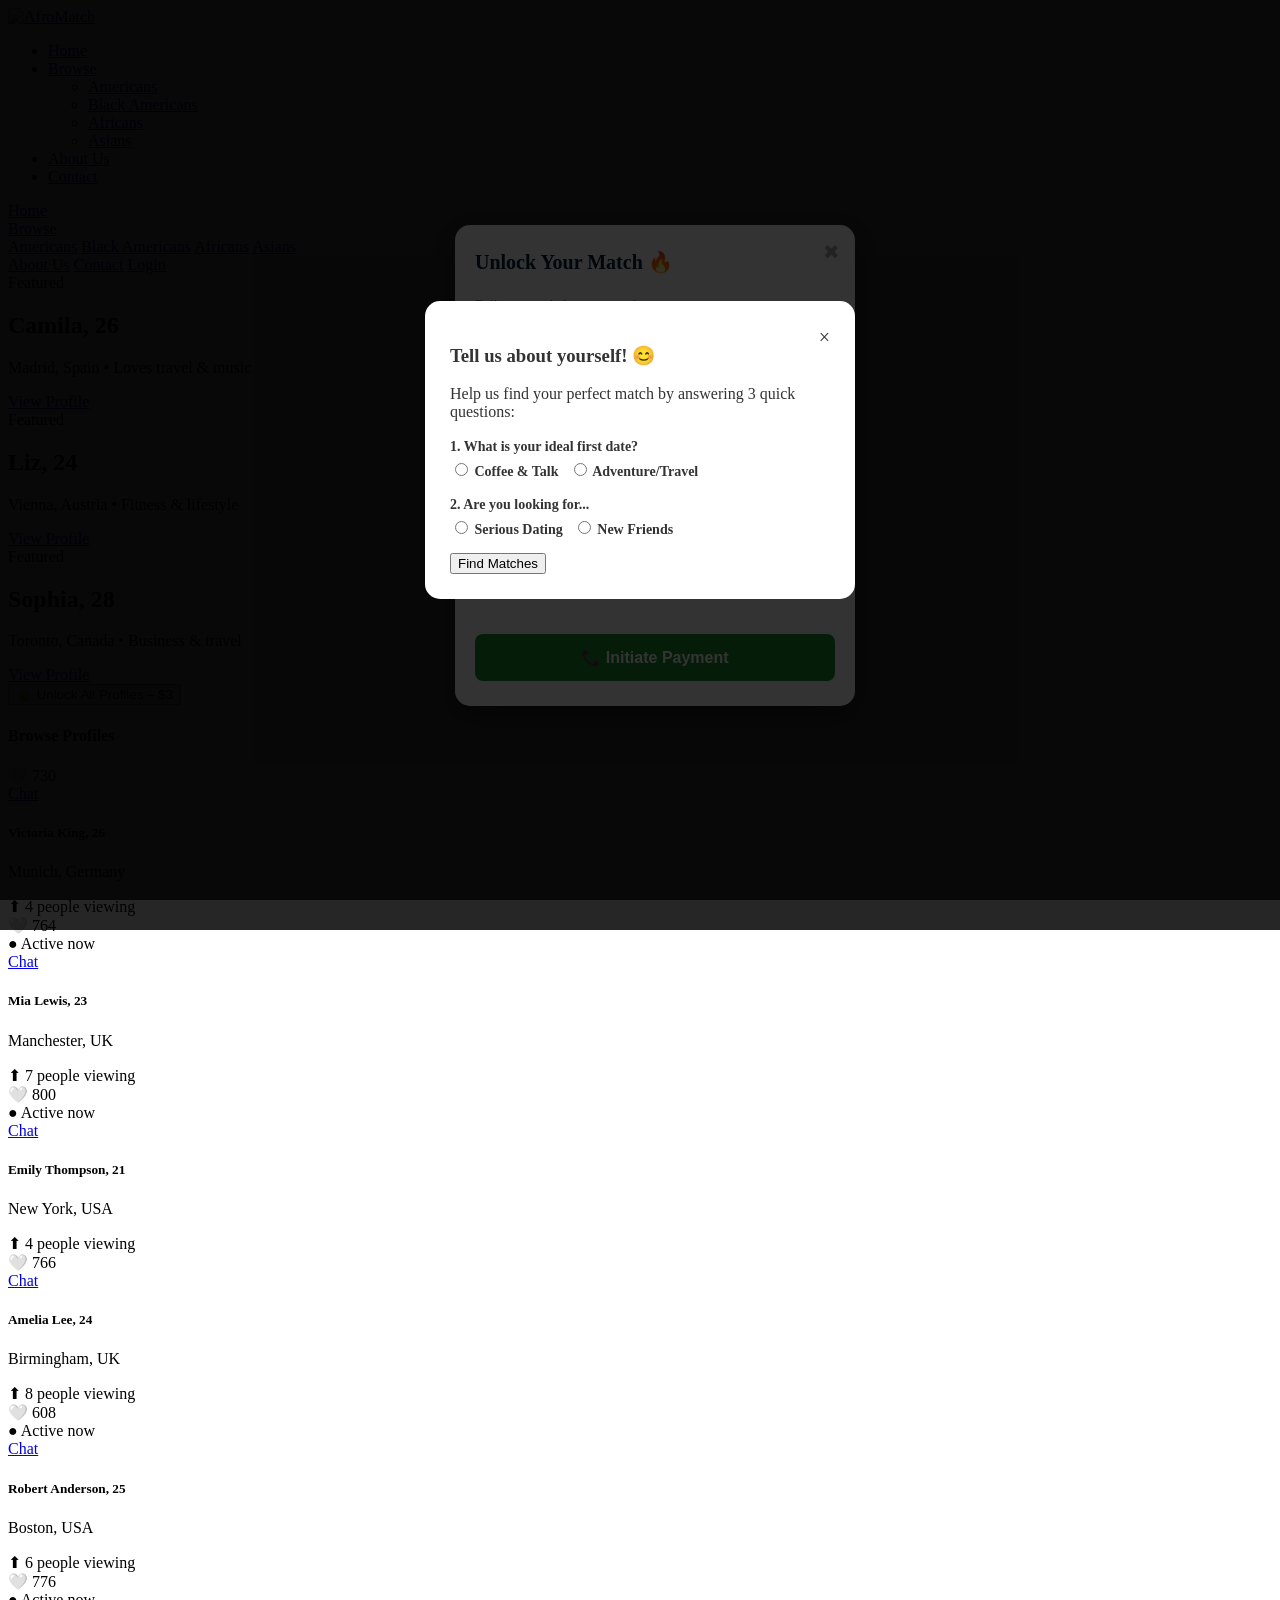
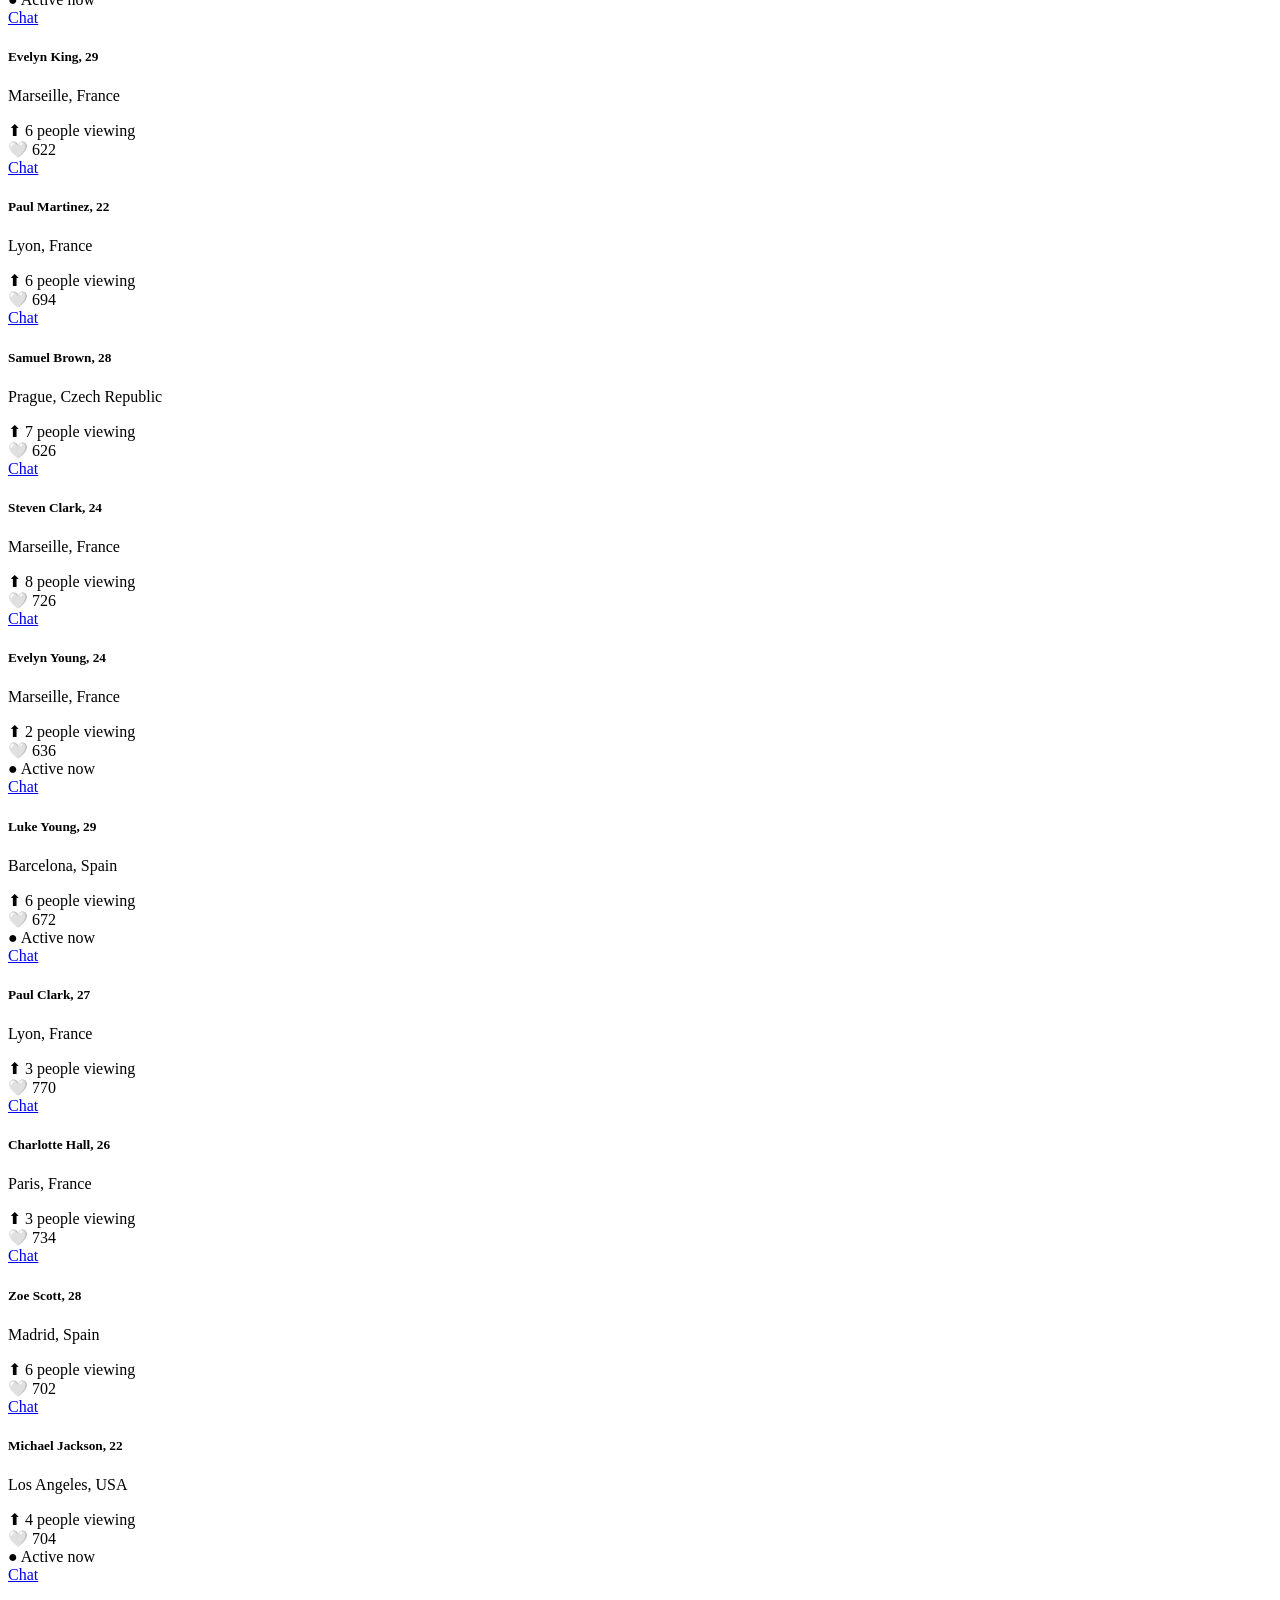
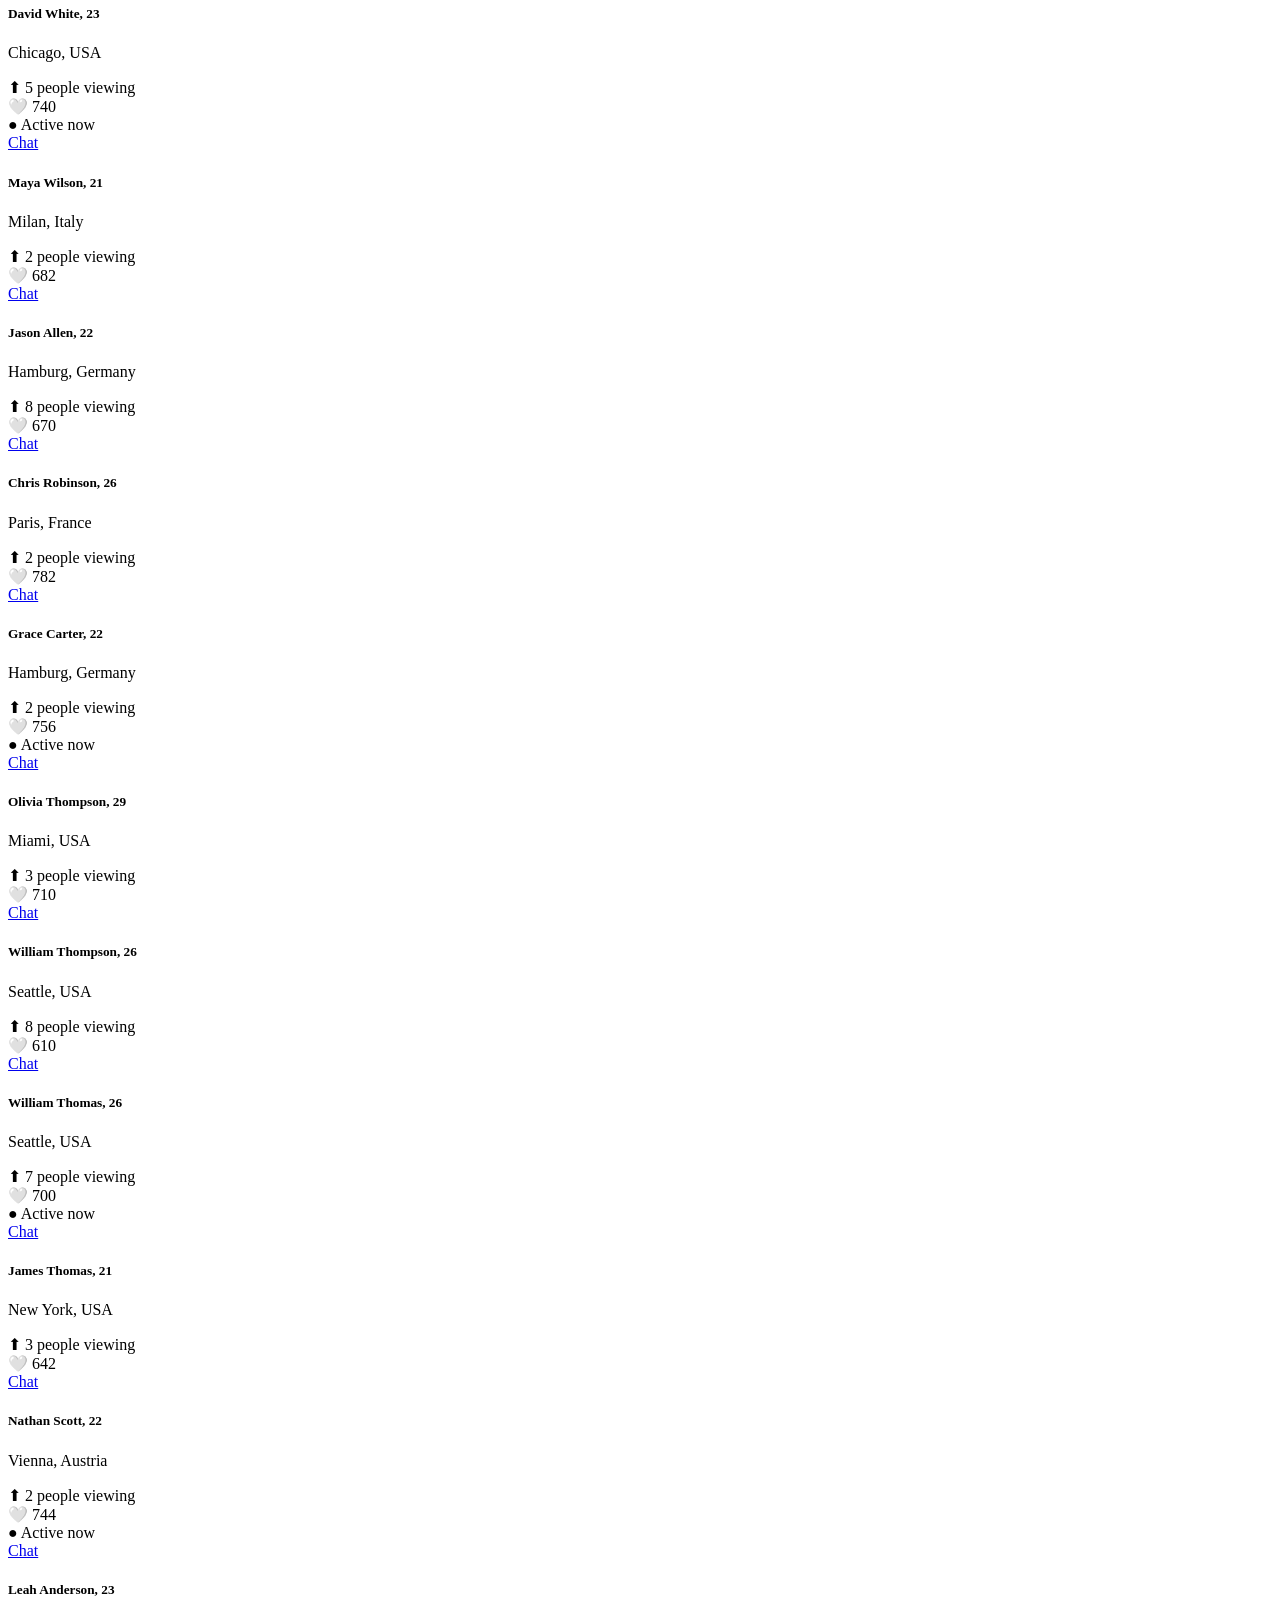
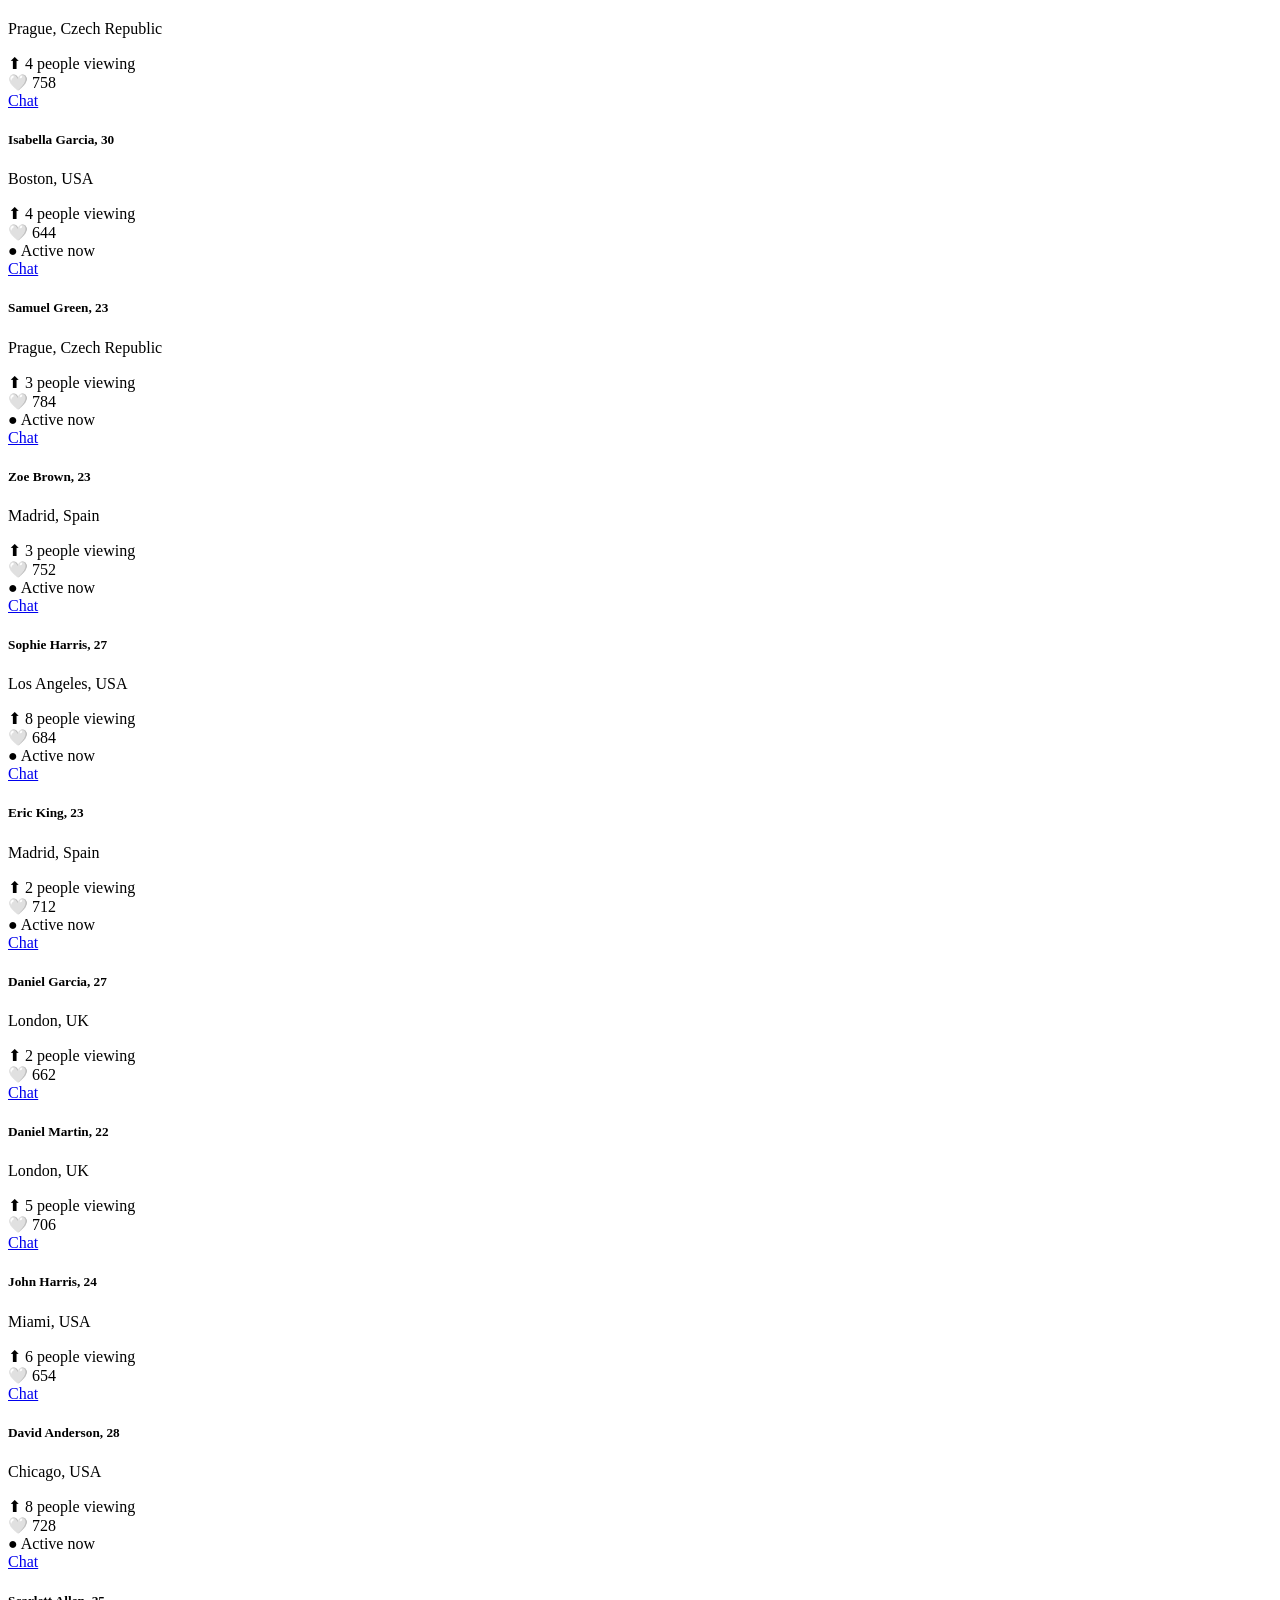
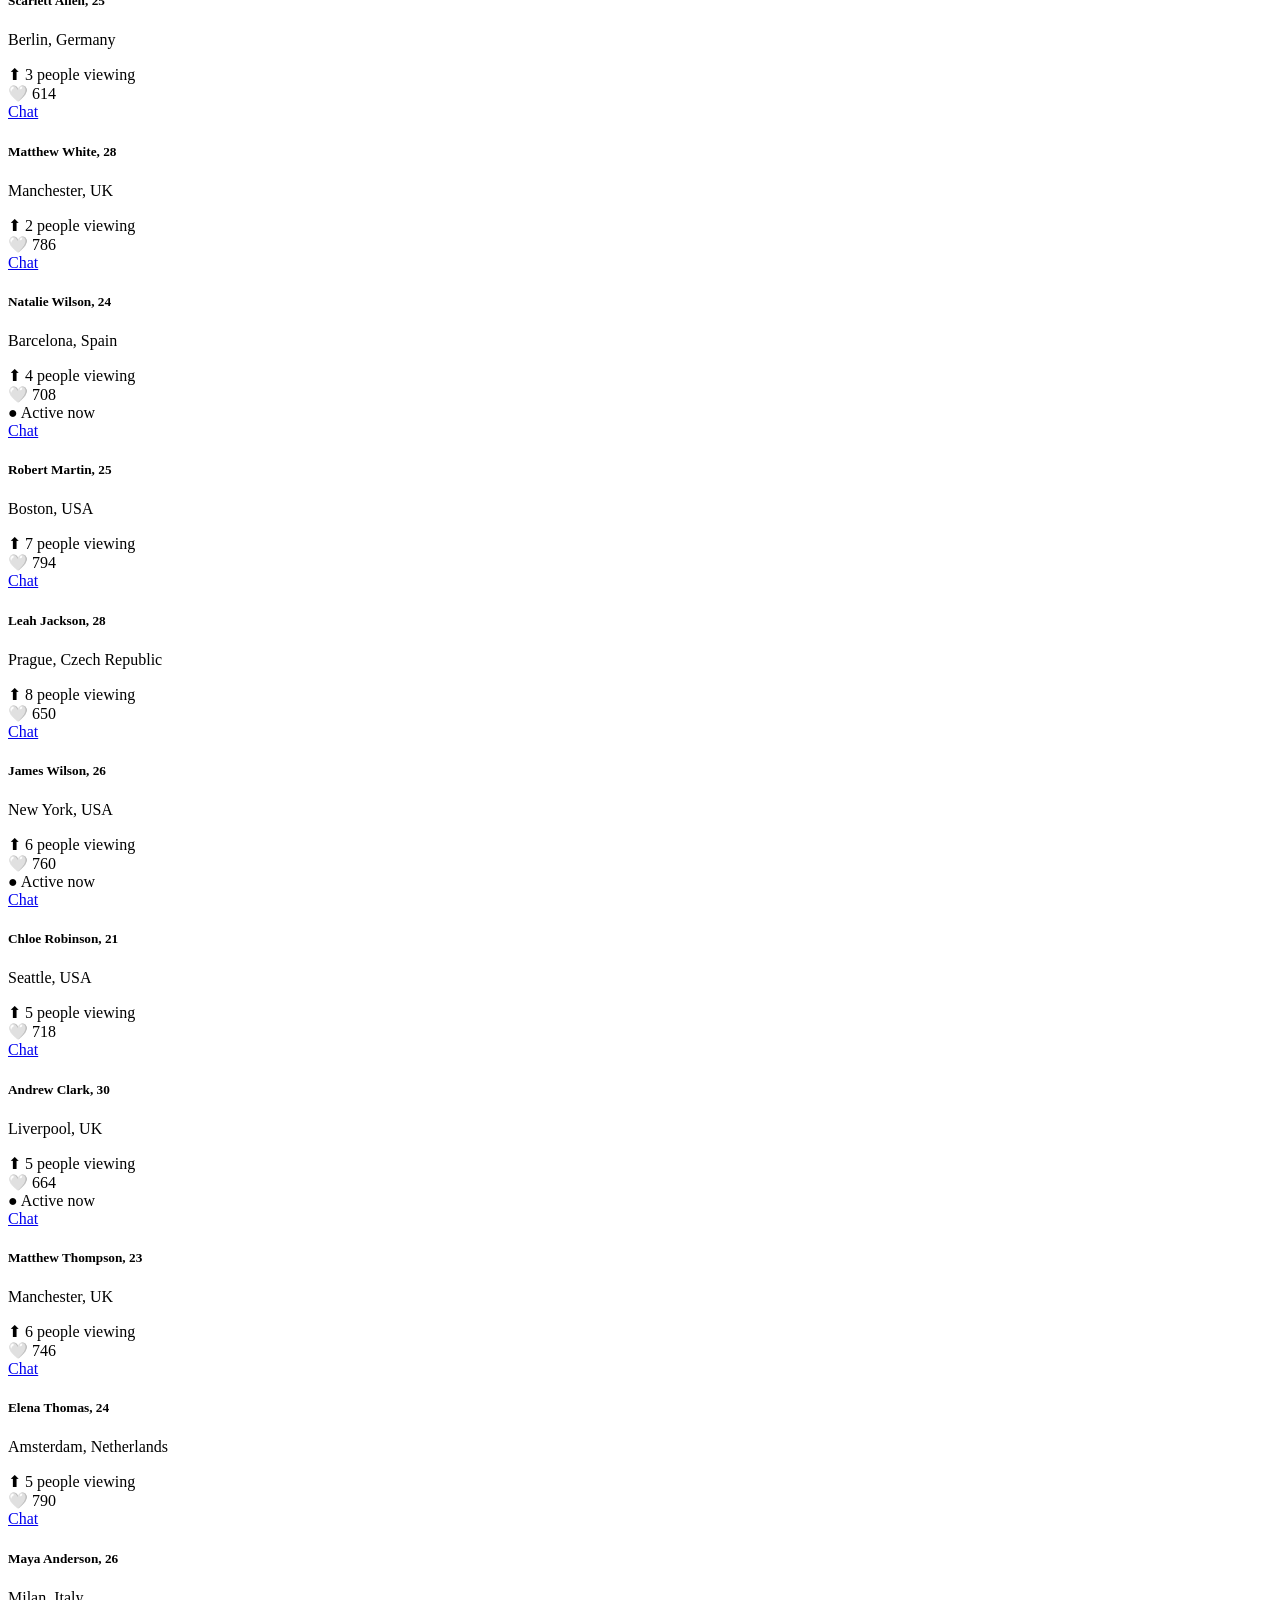
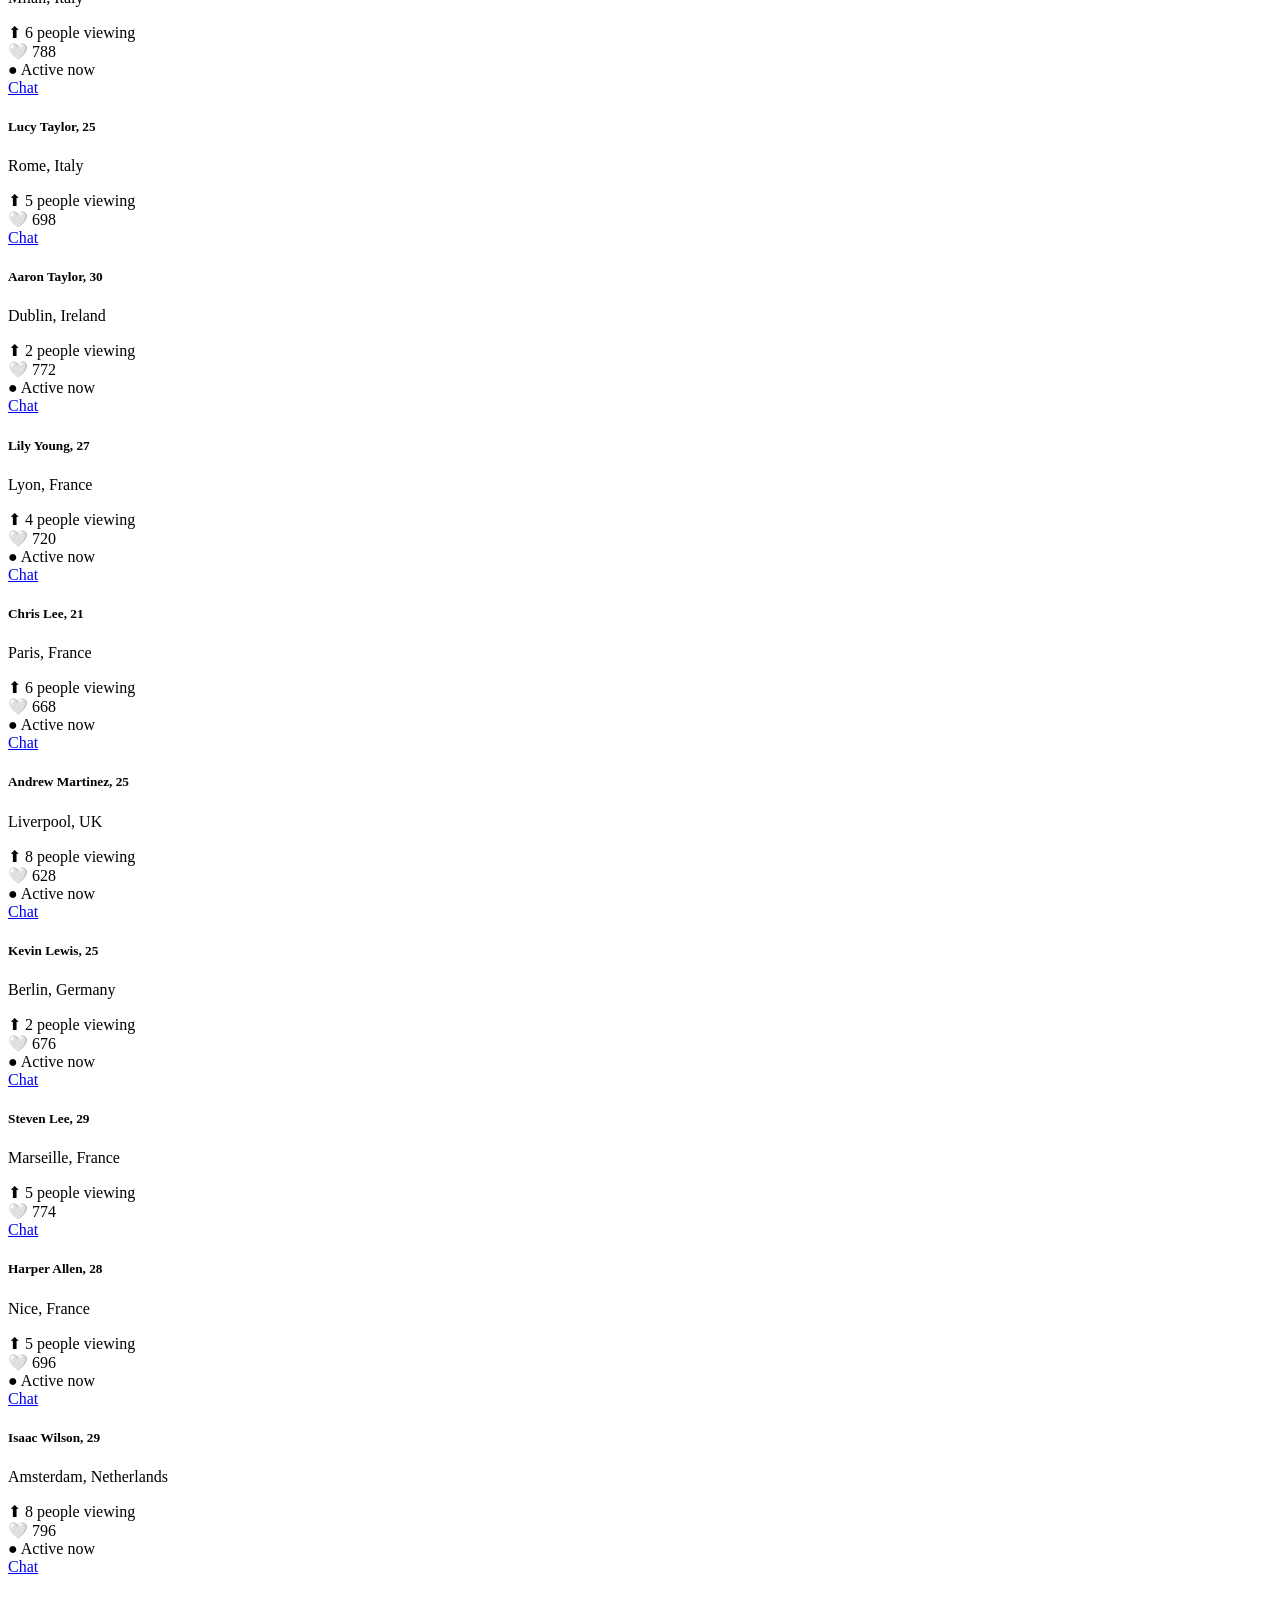
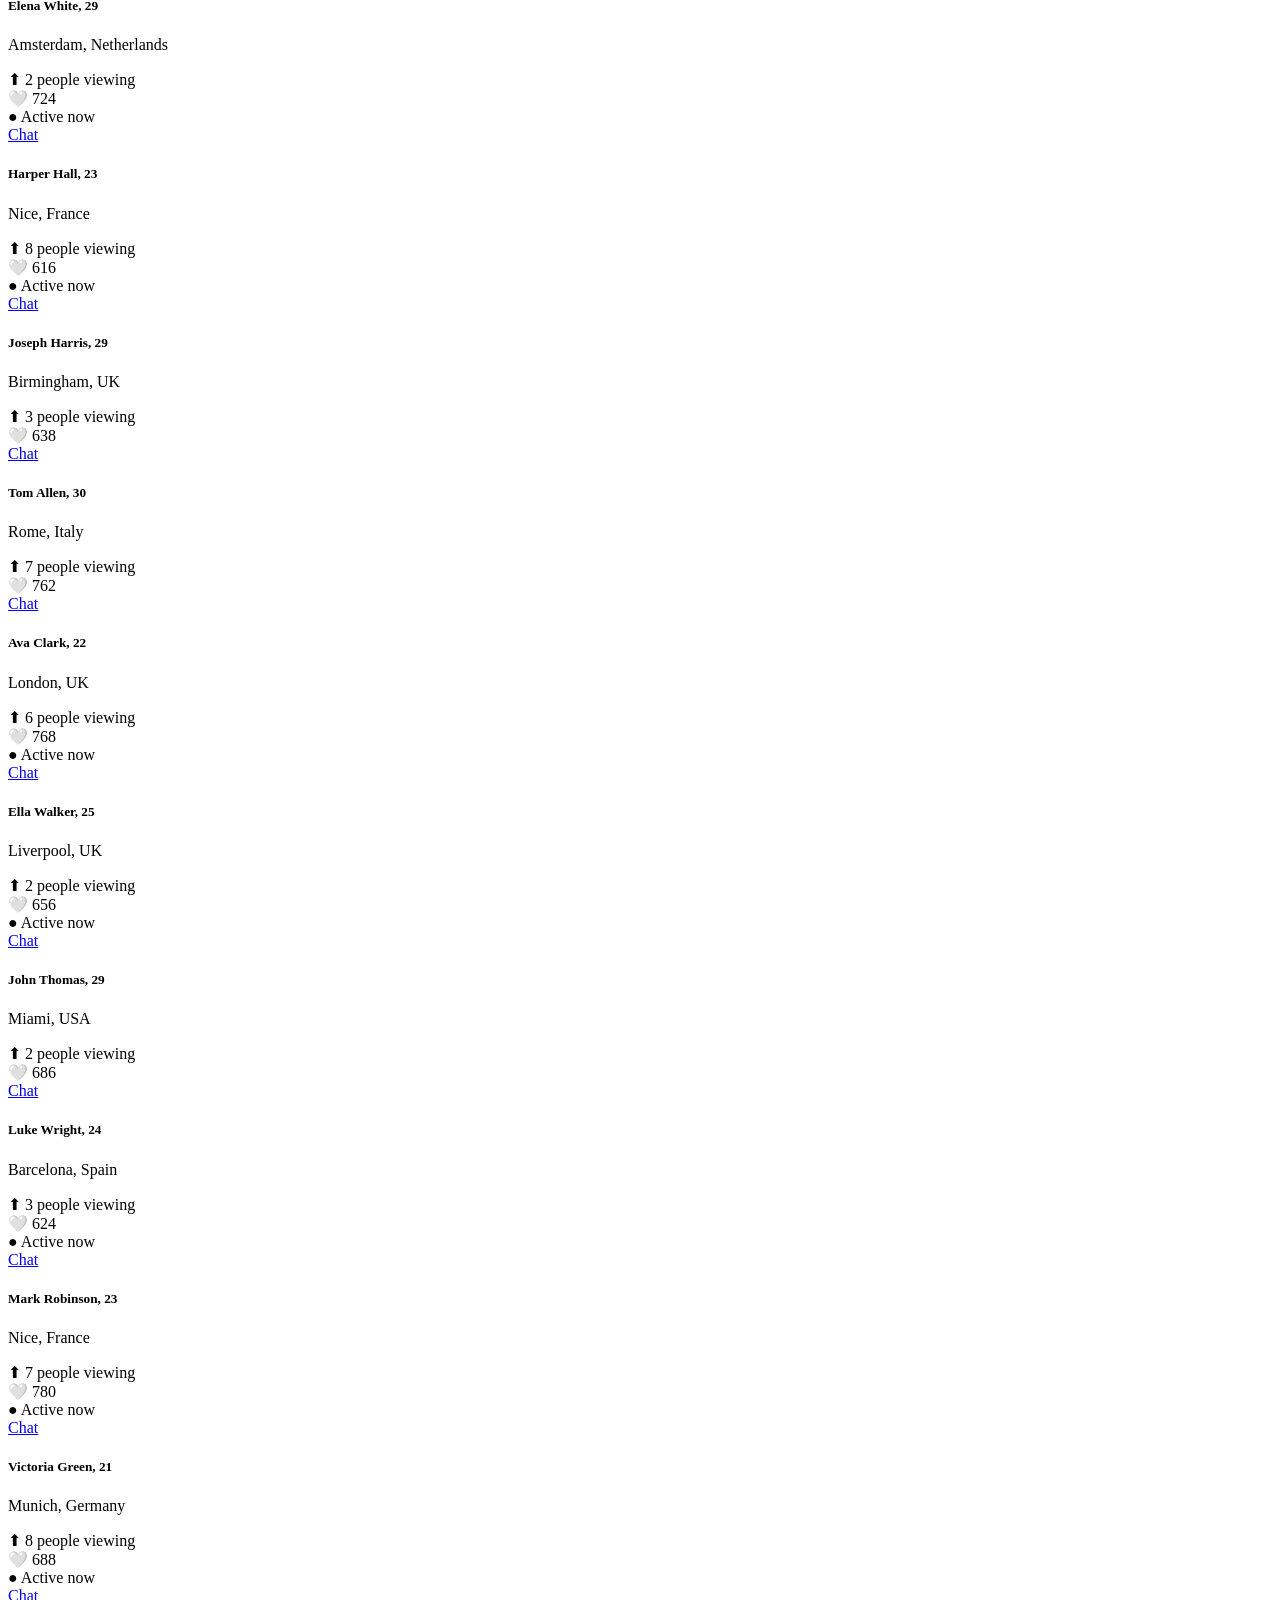
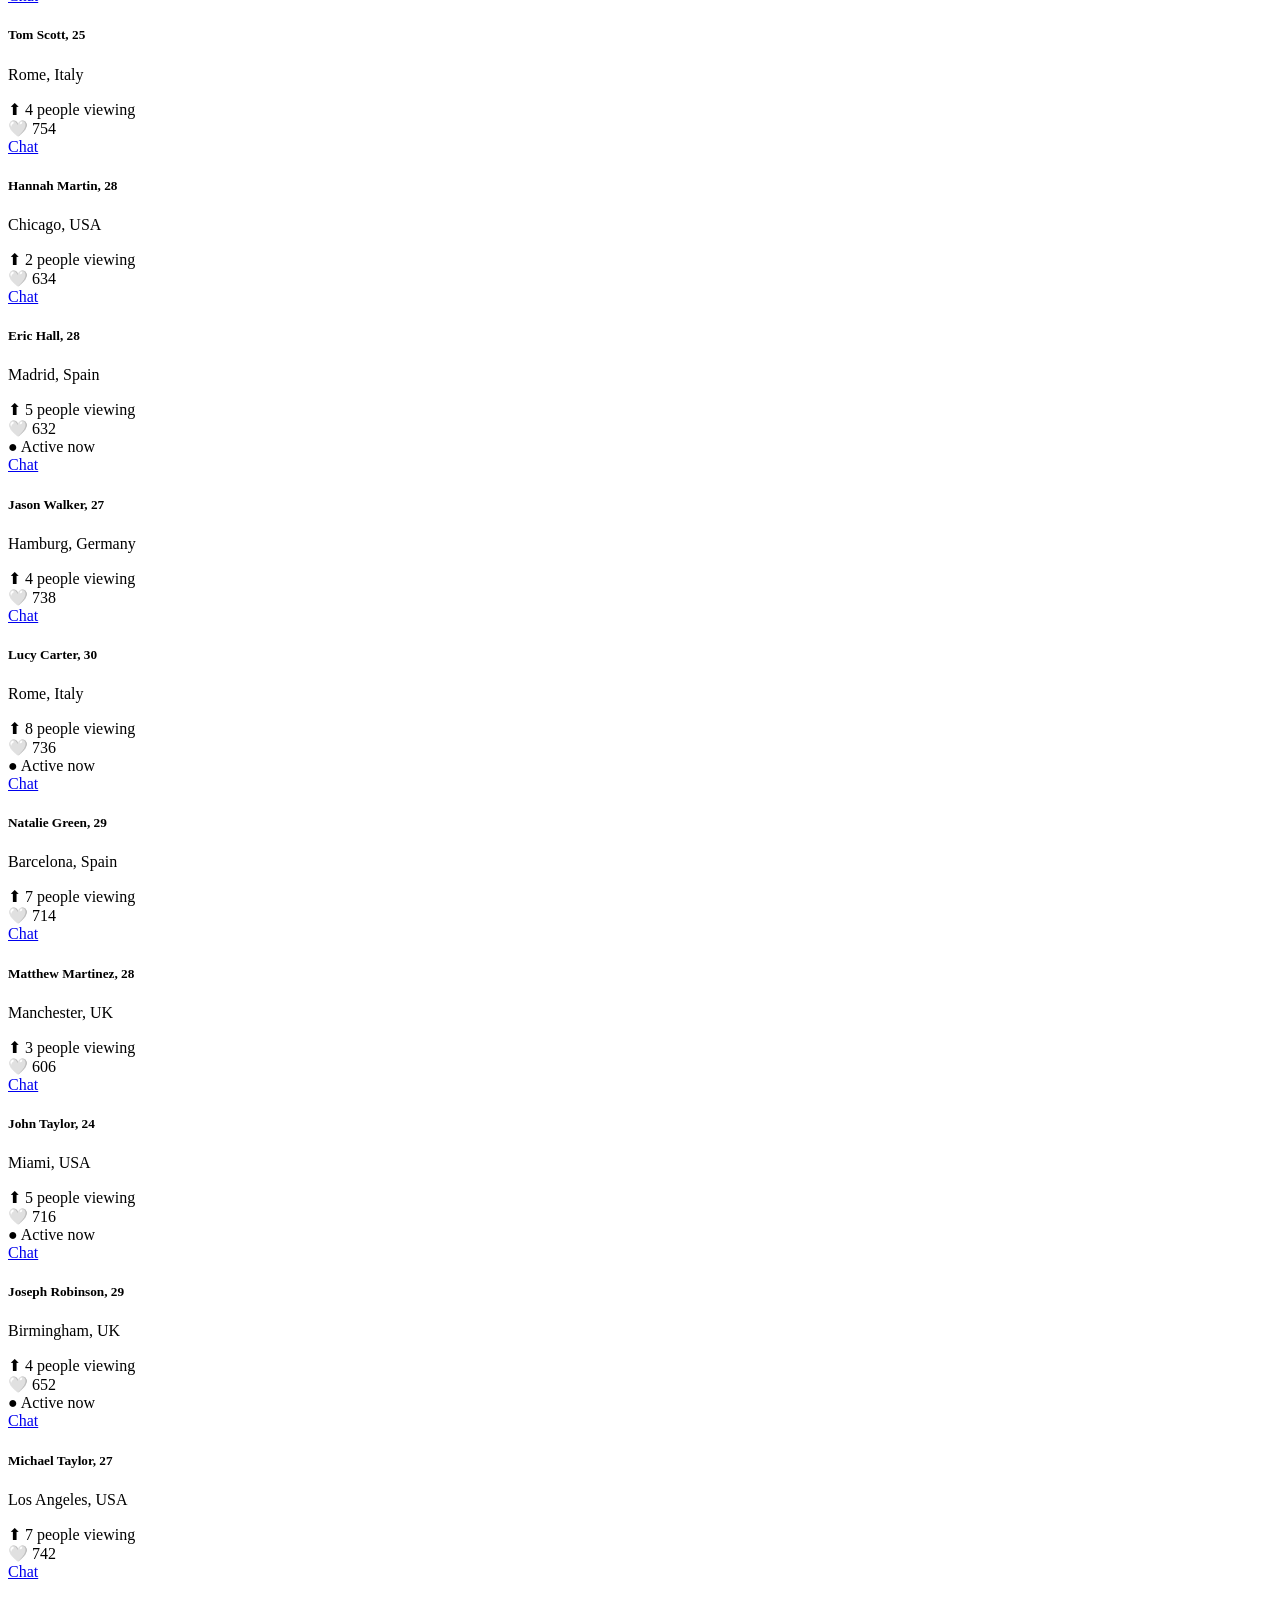
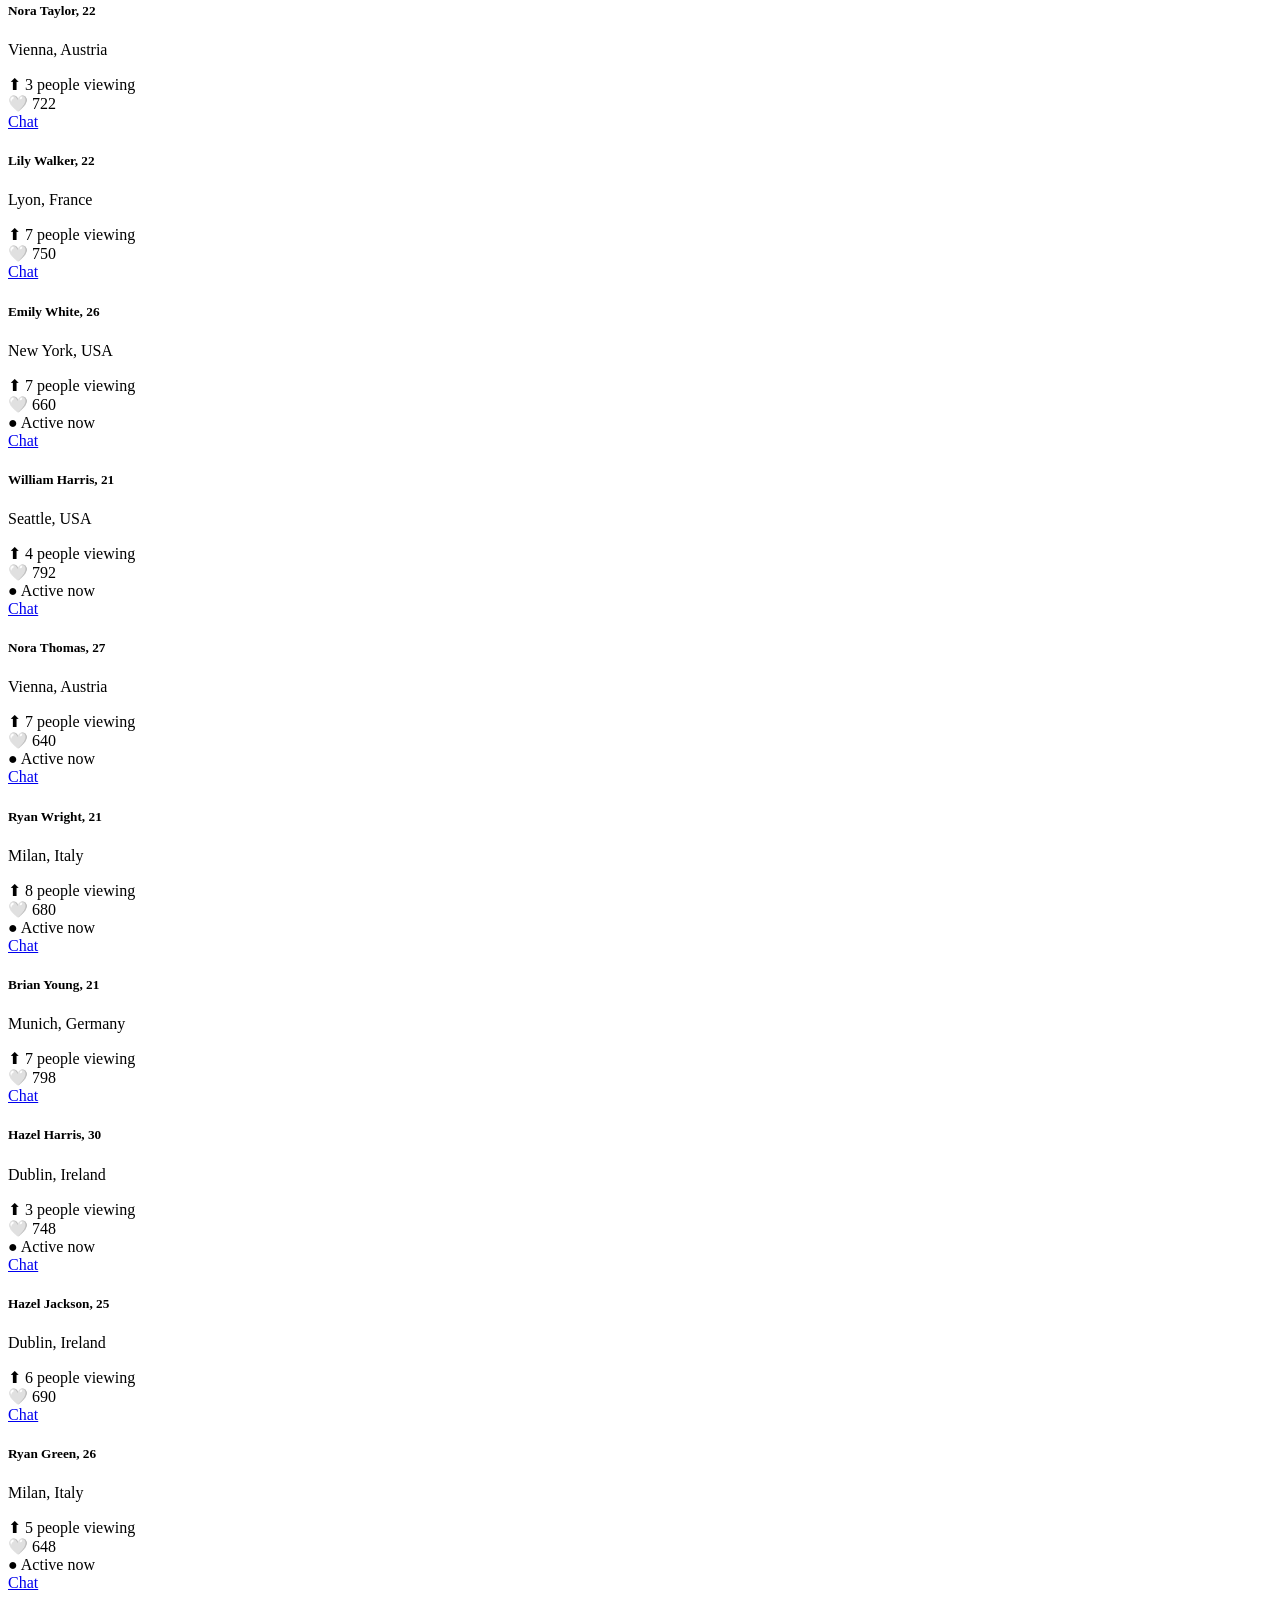
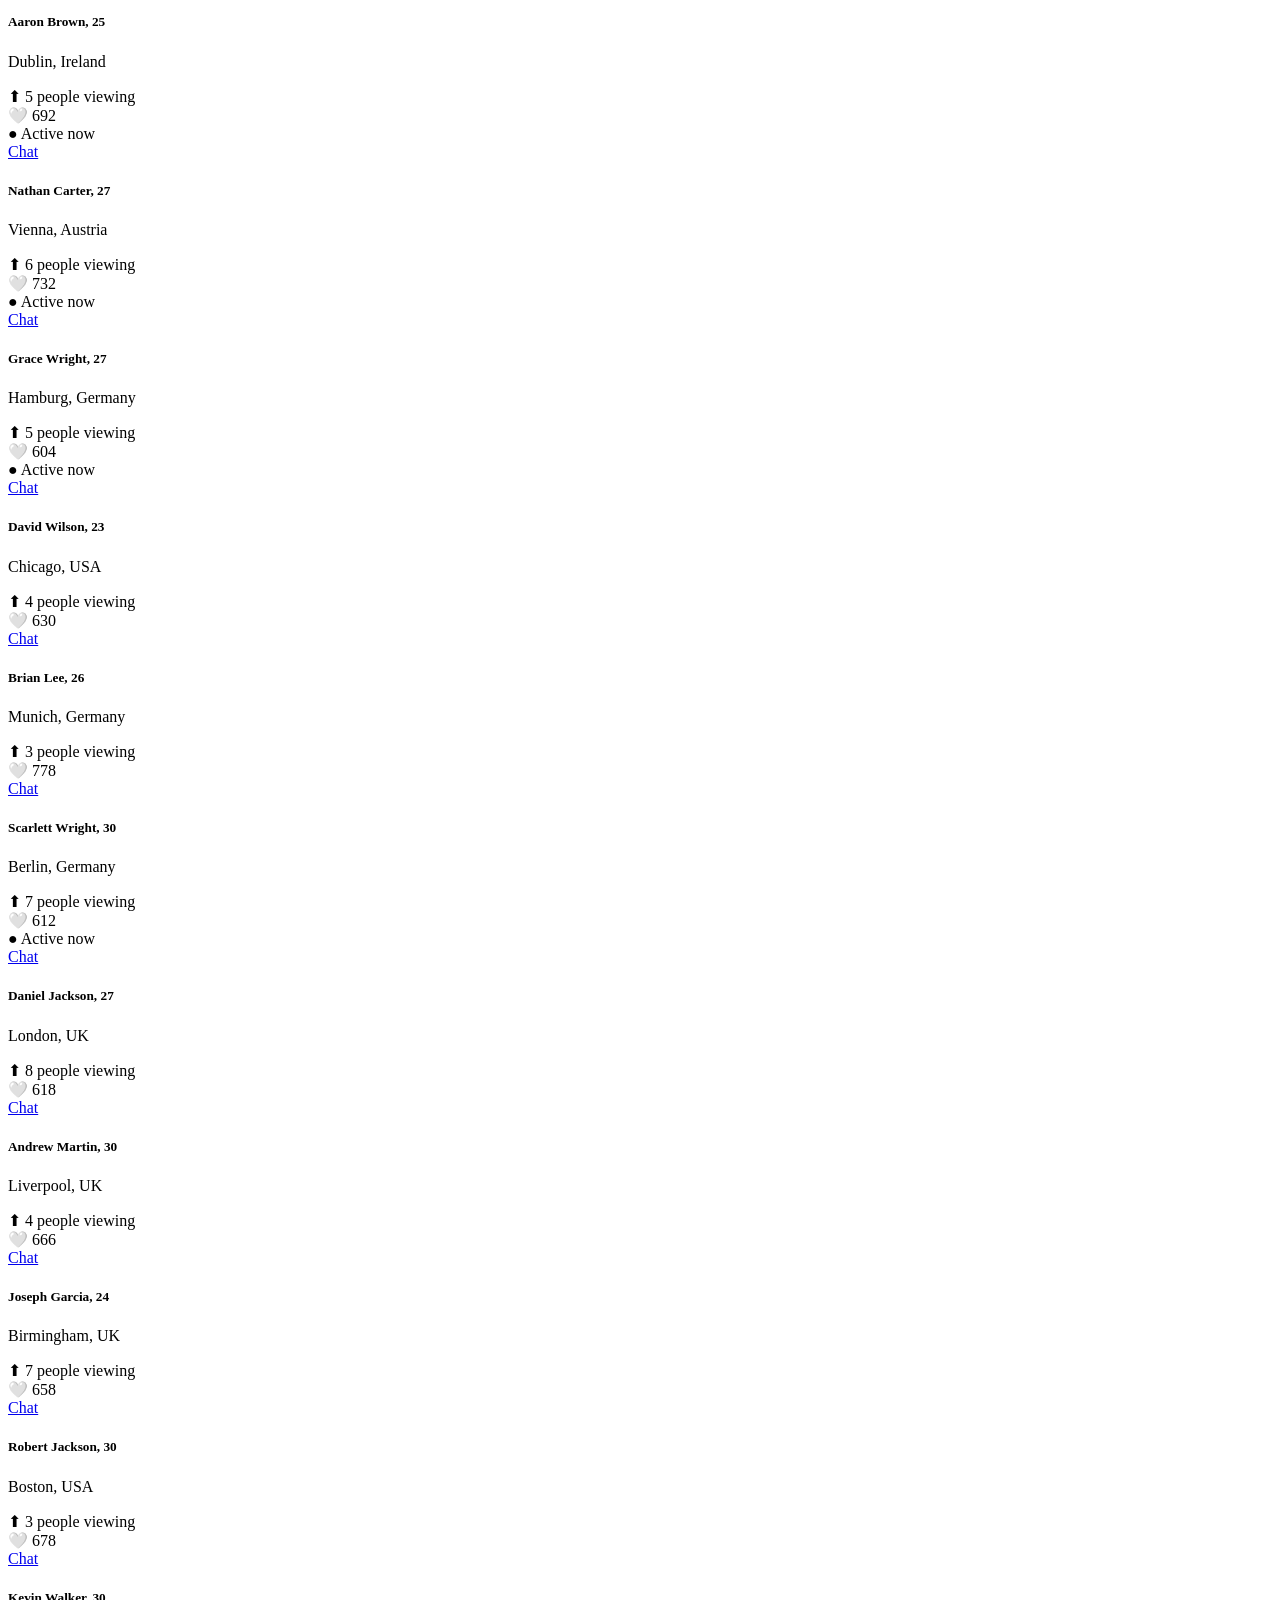
==== index.html @ bb3d8f68 "Add files via upload" ====
<!DOCTYPE html>
<html lang="en">

<head>
    <meta charset="UTF-8">
    <meta name="description" content="Connect with singles across East Africa. Find meaningful relationships in Kenya, Uganda, and Tanzania.">
    <meta name="keywords" content="dating, East Africa, Kenya dating, Uganda singles, Tanzania dating, interracial dating">
    <meta name="viewport" content="width=device-width, initial-scale=1.0">
    <meta http-equiv="X-UA-Compatible" content="ie=edge">
    <title>AfroMatch | Find Your Perfect Partner</title>

    <!-- Google Font -->
    <link href="https://fonts.googleapis.com/css2?family=Oswald:wght@300;400;500;600;700&display=swap" rel="stylesheet">
    <link href="https://fonts.googleapis.com/css2?family=Mulish:wght@300;400;500;600;700;800;900&display=swap"
    rel="stylesheet">

    <!-- Css Styles -->
    <link rel="stylesheet" href="css/bootstrap.min.css" type="text/css">
    <link rel="stylesheet" href="css/font-awesome.min.css" type="text/css">
    <link rel="stylesheet" href="css/elegant-icons.css" type="text/css">
    
    <link rel="stylesheet" href="css/nice-select.css" type="text/css">
    <link rel="stylesheet" href="css/owl.carousel.min.css" type="text/css">
    <link rel="stylesheet" href="css/slicknav.min.css" type="text/css">
    <link rel="stylesheet" href="css/style.css" type="text/css">
</head>

<body>



    
    <!-- Page Preloder -->
    <div id="preloder">
        <div class="loader"></div>
    </div>

    <!-- Header Section Begin -->
    <header class="header">
        <div class="container">
            <div class="row">
                <div class="col-lg-2">
                    <div class="header__logo">
                        <a href="./index.html">
                            <img src="img/afro.png" alt="AfroMatch">
                        </a>
                    </div>
                </div>
                <div class="col-lg-8">
                    <div class="header__nav">
                        <nav class="header__menu mobile-menu">
                           <ul>
    <li><a href="./index.html">Home</a></li>

    <li>
        <a href="#">Browse <span class="arrow_carrot-down"></span></a>
        <ul class="dropdown">
            <li><a href="./anime-watching.html">Americans</a></li>
            <li><a href="black-american.html">Black Americans</a></li>
            <li><a href="african.html">Africans</a></li>
            <li><a href="asian.html">Asians</a></li>
        </ul>
    </li>

    <li><a href="./about.html">About Us</a></li>
    <li><a href="./contact.html">Contact</a></li>
</ul>
                        </nav>

                        </div>
                </div>
                <div class="col-lg-2">
                    <div class="header__right">
                        
                        <a href="#" class="search-switch"><span class="icon_search"></span></a>
                        <a href="./login.html"><span class="icon_profile"></span></a>
                    </div>
                </div>
            </div>
            
            <div id="mobile-menu-wrap"></div>
        
        </div>


        <div class="mobile-overlay" id="mobileOverlay">
    <div class="mobile-menu">

        <a href="index.html">Home</a>

        <div class="mobile-dropdown">
            <a href="#" class="drop-toggle">Browse</a>
            <div class="mobile-submenu">
                <a href="anime-watching.html">Americans</a>
                <a href="black-american.html">Black Americans</a>
                <a href="african.html">Africans</a>
                <a href="asian.html">Asians</a>
            </div>
        </div>

        <a href="about.html">About Us</a>
        <a href="contact.html">Contact</a>

        <a href="login.html">Login</a>

    </div>
</div>
             
    </header>
    <!-- Header End -->

    <!-- Hero Section Begin -->
   <section class="hero">
    <div class="container">
        <div class="hero__slider owl-carousel">

            <!-- Profile 1 -->
            <div class="hero__items set-bg" data-setbg="img/rr.jpg">
                <div class="row">
                    <div class="col-lg-6">
                        <div class="hero__text">
                            <div class="label">Featured</div>
                            <h2>Camila, 26</h2>
                            <p>Madrid, Spain • Loves travel & music</p>
                           <a href="profile.html?user=camila">
                                <span>View Profile</span> <i class="fa fa-angle-right"></i>
                            </a>
                        </div>
                    </div>
                </div>
            </div>

            <!-- Profile 2 -->
            <div class="hero__items set-bg" data-setbg="img/xxx.jpg">
                <div class="row">
                    <div class="col-lg-6">
                        <div class="hero__text">
                            <div class="label">Featured</div>
                            <h2>Liz, 24</h2>
                            <p>Vienna, Austria • Fitness & lifestyle</p>
                            <a href="profile.html?user=liz">
                                <span>View Profile</span> <i class="fa fa-angle-right"></i>
                            </a>
                        </div>
                    </div>
                </div>
            </div>

            <!-- Profile 3 -->
            <div class="hero__items set-bg" data-setbg="img/xxxx.jpg">
                <div class="row">
                    <div class="col-lg-6">
                        <div class="hero__text">
                            <div class="label">Featured</div>
                            <h2>Sophia, 28</h2>
                            <p>Toronto, Canada • Business & travel</p>
                            <a href="profile.html?user=sophia">
                                <span>View Profile</span> <i class="fa fa-angle-right"></i>
                            </a>
                        </div>
                    </div>
                </div>
            </div>

        </div>
    </div>
</section>

<!----
<div style="text-align:center; margin-bottom:20px;">
    <button class="pay-btn">
        Unlock All Matches - $3
    </button>
</div>
-->

<div class="text-center mb-4">
    <button class="pay-main-btn open-payment">
        🔓 Unlock All Profiles – $3
    </button>
</div>


<style>
    /* Main Overlay */
    .payment-popup {
        display: none; /* Toggle with JS */
        position: fixed;
        top: 0; left: 0; width: 100%; height: 100%;
        background: rgba(0, 0, 0, 0.85);
        z-index: 9999;
        display: flex; align-items: center; justify-content: center;
        padding: 15px;
    }

    /* Fixed-size Card */
    .payment-card {
        background: #fff;
        width: 100%;
        max-width: 360px;
        max-height: 90vh; /* Prevents card from going off-screen */
        border-radius: 15px;
        position: relative;
        display: flex;
        flex-direction: column; /* Stacks content vertically */
        padding: 25px 20px;
        box-shadow: 0 10px 30px rgba(0,0,0,0.5);
        color: #333;
    }

    .payment-card h3 { margin: 0 0 10px; color: #001f3f; font-size: 20px; }
    .payment-card p { font-size: 14px; margin-bottom: 15px; color: #666; }

    /* Scrollable Instructions Area */
    .instructions-scroll {
        overflow-y: auto; /* Adds scrollbar if content is too long */
        margin-bottom: 20px;
        padding-right: 10px;
        text-align: left;
    }

    .payment-card ol {
        padding-left: 20px;
        margin: 0;
    }

    .payment-card li {
        font-size: 13px;
        line-height: 1.5;
        margin-bottom: 10px;
        word-wrap: break-word; /* Forces long numbers to wrap */
    }

    /* Highlighted Details */
    .payment-card b { color: #ff4d4d; }

    /* Button stays at the bottom */
    .pay-btn {
        width: 100%;
        background: #1b8d2b;
        color: white;
        border: none;
        padding: 14px;
        border-radius: 8px;
        font-weight: 800;
        font-size: 16px;
        cursor: pointer;
        transition: 0.3s;
    }

    .pay-btn:hover { background: #146c21; }

    /* Close Icon */
    .close-payment {
        position: absolute;
        top: 15px; right: 15px;
        font-size: 20px;
        color: #aaa;
        cursor: pointer;
    }
</style>
<style>
    /* Center the form content */
    .search-model-form {
        width: 100%;
        max-width: 600px;
        text-align: center;
        padding: 0 15px;
    }

    /* Input Field Styling */
    #search-input {
        width: 100%;
        font-size: 28px;
        color: #ffffff !important; /* Pure white text while typing */
        border: none;
        border-bottom: 3px solid #ff4d4d;
        background: transparent;
        text-align: center;
        padding: 15px 0;
        margin-bottom: 20px;
        outline: none;
        transition: all 0.3s ease;
    }

    /* Red glow effect when typing */
    #search-input:focus {
        border-bottom: 3px solid #ffffff;
        text-shadow: 0 0 10px rgba(255, 77, 77, 0.8);
    }

    /* Placeholder Visibility */
    #search-input::placeholder {
        color: rgba(255, 255, 255, 0.5);
        font-size: 16px;
        text-transform: uppercase;
        letter-spacing: 1px;
    }

    /* Styled Unlock Button */
    .unlock-btn {
        background: #ff4d4d;
        color: #fff;
        border: none;
        padding: 12px 35px;
        font-size: 18px;
        font-weight: 700;
        border-radius: 50px;
        text-transform: uppercase;
        cursor: pointer;
        transition: 0.3s;
        box-shadow: 0 4px 15px rgba(255, 77, 77, 0.3);
    }

    .unlock-btn:hover {
        background: #ffffff;
        color: #ff4d4d;
        transform: translateY(-3px);
        box-shadow: 0 6px 20px rgba(255, 77, 77, 0.5);
    }

    .unlock-btn i {
        margin-right: 10px;
    }
</style>

<style>
    .nudge-toast {
        position: fixed; bottom: 20px; left: 20px;
        background: rgba(0, 31, 63, 0.95); color: white;
        padding: 12px 20px; border-radius: 50px;
        border-left: 4px solid #ff4d4d; font-size: 13px;
        z-index: 10000; transition: 1s; box-shadow: 0 5px 15px rgba(0,0,0,0.3);
    }
</style>


<style>
    .quiz-overlay {
        position: fixed; top: 0; left: 0; width: 100%; height: 100%;
        background: rgba(0,0,0,0.8); display: flex; align-items: center; justify-content: center; z-index: 9999;
    }
    .quiz-card {
        background: white; padding: 25px; border-radius: 15px; width: 90%; max-width: 380px; color: #333; text-align: left;
    }
    .quiz-step { margin-bottom: 15px; }
    .quiz-step label { font-weight: bold; font-size: 14px; }
    .q-options { display: flex; gap: 10px; margin-top: 5px; font-size: 13px; }
    .close-quiz { float: right; cursor: pointer; font-size: 20px; }
</style>
<style>
    /* 1. Make the hamburger icon and menu container solid navy */
.slicknav_menu {
    background: #001f3f !important; /* Your Navy Blue */
    padding: 10px !important;
}

/* 2. Force menu links to be White and Visible (Fixes the "invisible until hover" issue) */
.slicknav_nav a {
    color: #ffffff !important;
    font-weight: 700 !important;
    text-transform: uppercase;
    font-size: 14px;
    padding: 12px 20px !important;
}

/* 3. Style the "Browse" dropdown arrow and text */
.slicknav_item {
    color: #ffffff !important;
}

/* 4. Style the Sub-menu (Americans, Africans, etc.) to stand out */
.slicknav_nav ul {
    background: rgba(0, 0, 0, 0.808) !important; /* Slightly lighter background */
    margin: 5px 0 !important;
    border-left: 3px solid #ff4d4d; /* AfroMatch Red accent */
}

/* 5. Hover state: Change to AfroMatch Red */
.slicknav_nav a:hover, .slicknav_row:hover {
    background: #ff4d4d !important;
    color: #ffffff !important;
    border-radius: 5px;
}

/* 6. Fix for the hamburger icon lines (making them white) */
.slicknav_icon-bar {
    background-color: #ffffff !important;
}


</style>
<!----
<style>
    .whatsapp-float-card {
        position: fixed;
        bottom: 20px;
        right: 20px;
        background: rgba(255, 255, 255, 0.9);
        backdrop-filter: blur(10px); /* Modern blur effect */
        border: 1px solid rgba(37, 211, 102, 0.3);
        border-radius: 50px; /* Capsule shape */
        display: flex;
        align-items: center;
        padding: 8px 15px 8px 8px;
        box-shadow: 0 10px 25px rgba(0,0,0,0.1);
        text-decoration: none !important;
        z-index: 9999;
        transition: all 0.3s ease;
        animation: float-subtle 3s ease-in-out infinite;
    }

    .whatsapp-float-card:hover {
        transform: translateY(-5px);
        background: #fff;
        box-shadow: 0 15px 30px rgba(37, 211, 102, 0.2);
    }

    .wa-icon-box {
        background: #25d366;
        width: 35px;
        height: 35px;
        border-radius: 50%;
        display: flex;
        align-items: center;
        justify-content: center;
        margin-right: 10px;
    }

    .wa-icon-box i {
        color: white;
        font-size: 20px;
    }

    .wa-text-box {
        display: flex;
        flex-direction: column;
    }

    .wa-text-box span {
        font-size: 10px;
        color: #666;
        text-transform: uppercase;
        letter-spacing: 0.5px;
        font-weight: 700;
        line-height: 1;
    }

    .wa-text-box strong {
        font-size: 13px;
        color: #001f3f; /* Your Navy color */
        font-weight: 800;
    }

    /* Subtle floating animation */
    @keyframes float-subtle {
        0% { transform: translateY(0px); }
        50% { transform: translateY(-5px); }
        100% { transform: translateY(0px); }
    }

    /* Make it even smaller on mobile */
    @media (max-width: 480px) {
        .wa-text-box span { display: none; } /* Hide small text to save space */
        .whatsapp-float-card { padding: 6px 12px 6px 6px; bottom: 15px; right: 15px; }
        .wa-text-box strong { font-size: 12px; }
    }
</style>
-->
<style>
    .wa-safe-card {
        position: fixed;
        bottom: 25px;
        right: 25px;
        background: #ffffff;
        border-radius: 50px;
        display: none; /* Hidden until timer finishes */
        align-items: center;
        padding: 10px 20px 10px 10px;
        box-shadow: 0 10px 30px rgba(0,0,0,0.2);
        cursor: pointer;
        z-index: 9999;
        transition: transform 0.3s ease;
        border: 1px solid #eee;
    }

    .wa-safe-card:hover { transform: scale(1.05); }

    .wa-icon-box {
        background: #25d366;
        width: 45px;
        height: 45px;
        border-radius: 50%;
        display: flex;
        align-items: center;
        justify-content: center;
        margin-right: 12px;
        position: relative;
    }

    .wa-icon-box i { color: white; font-size: 24px; }

    /* Pulsing Red Notification Dot */
    .pulse-dot {
        position: absolute;
        top: 0;
        right: 0;
        width: 12px;
        height: 12px;
        background: #ff4d4d; /* AfroMatch Red */
        border: 2px solid white;
        border-radius: 50%;
    }

    .pulse-dot::after {
        content: "";
        position: absolute;
        width: 100%;
        height: 100%;
        background: #ff4d4d;
        border-radius: 50%;
        animation: pulse-ring 1.5s infinite;
        z-index: -1;
    }

    @keyframes pulse-ring {
        0% { transform: scale(1); opacity: 0.8; }
        100% { transform: scale(2.5); opacity: 0; }
    }

    .wa-text-box { display: flex; flex-direction: column; text-align: left; }
    .wa-small-label { font-size: 10px; font-weight: 800; color: #ff4d4d; text-transform: uppercase; letter-spacing: 0.5px; }
    .wa-main-text { font-size: 13px; color: #001f3f; font-weight: 700; }

    @media (max-width: 480px) {
        .wa-safe-card { bottom: 20px; right: 20px; padding: 8px 12px 8px 8px; }
    }
</style>




<!-- PAYMENT POPUP -->
<div id="paymentPopup" class="payment-popup">
    <div class="payment-card">
        <span class="close-payment" onclick="closePayment()">✖</span>

        <h3>Unlock Your Match 🔥</h3>
        <p>Follow steps below to complete payment:</p>

        <!-- Container for long text to enable scrolling -->
        <div class="instructions-scroll">
            <ol>
                <li>Tap <b>Initiate Payment</b></li>
                <li>Select <b>Lipa na M-Pesa</b></li>
                <li>Choose <b>Paybill</b></li>
                <li>Enter business no: <b>400200</b></li>
                <li>Account Number: <b>01102109295001</b></li>
                <li>Amount: <b>KES 400 (tax incl.)</b></li>
                <li>Enter your PIN and confirm</li>
                <li>Wait for confirmation SMS</li>
                <li>Return here and enter the <b>3-digit code</b> from your SMS into the search bar for unlimited access!</li>
            </ol>
        </div>

        <button class="pay-btn" onclick="startUSSD()">
            📞 Initiate Payment
        </button>
    </div>
</div>



    <!-- Hero Section End -->

    <!-- Product Section Begin -->
  <div class="trending__product">
    <div class="row">
        <div class="col-lg-8 col-md-8 col-sm-8">
            <div class="section-title">
                <h4>Browse Profiles</h4>
            </div>
        </div>
    </div>

<div class="row" id="profiles-container"></div>


<!----
<script>

const maleFirstNames = ["James","Michael","David","John","Robert","William","Daniel","Matthew","Joseph","Andrew","Chris","Paul","Mark","Steven","Kevin","Brian","Jason","Eric","Luke","Tom"];
const femaleFirstNames = ["Emily","Sophie","Hannah","Olivia","Isabella","Chloe","Ava","Mia","Amelia","Ella","Charlotte","Lily","Harper","Evelyn","Scarlett","Victoria","Grace","Zoe","Natalie","Lucy"];

const lastNames = ["Carter","Brown","Wilson","Taylor","Anderson","Thomas","Jackson","White","Harris","Martin","Thompson","Garcia","Martinez","Robinson","Clark","Lewis","Lee","Walker","Hall","Young"];

const locations = [
    "New York, USA","Los Angeles, USA","Chicago, USA","Miami, USA","Boston, USA","Seattle, USA",
    "London, UK","Manchester, UK","Birmingham, UK","Liverpool, UK",
    "Paris, France","Lyon, France","Nice, France","Marseille, France",
    "Berlin, Germany","Munich, Germany","Hamburg, Germany",
    "Madrid, Spain","Barcelona, Spain",
    "Rome, Italy","Milan, Italy",
    "Vienna, Austria","Prague, Czech Republic",
    "Amsterdam, Netherlands","Dublin, Ireland"
];

const users = [];

for (let i = 1; i <= 100; i++) {

    // ✅ CONTROLLED (FOR NAMING)
    let isMale = i <= 60;

    let firstName = isMale
        ? maleFirstNames[Math.floor(Math.random() * maleFirstNames.length)]
        : femaleFirstNames[Math.floor(Math.random() * femaleFirstNames.length)];

    let lastName = lastNames[Math.floor(Math.random() * lastNames.length)];

    let name = firstName + " " + lastName;
    let age = Math.floor(Math.random() * 10) + 21;

    users.push({
        name: name,
        age: age,
        img: `img/date${i}.jpg`,
        gender: isMale ? "male" : "female"
    });

    console.log(`date${i}.jpg → ${isMale ? "MALE" : "FEMALE"}`);
}

</script>
-->


<script>
    let quizShown = false;

    window.onscroll = function() {
        if (!quizShown && window.scrollY > 500) { // Shows after 500px scroll
            document.getElementById('quizModal').style.display = 'flex';
            quizShown = true;
        }
    };

    function closeQuiz() { document.getElementById('quizModal').style.display = 'none'; }
    
    function finishQuiz() {
        alert("Thanks! We've updated your preferences. Create an account to see your custom matches.");
        window.location.href = 'register.html';
    }
</script>


<script>
    // List of random messages
    const nudges = [
        "Someone from Nairobi just joined! 🇰🇪",
        "New match found in Kampala! ❤️",
        "50 people are browsing profiles right now.",
        "Register now to unlock private WhatsApp chats!"
    ];

    function showNudge() {
        const message = nudges[Math.floor(Math.random() * nudges.length)];
        const toast = document.createElement('div');
        toast.className = 'nudge-toast';
        toast.innerHTML = `<i class="fa fa-user-plus"></i> ${message}`;
        document.body.appendChild(toast);

        // Fade out and remove after 5 seconds
        setTimeout(() => {
            toast.style.opacity = '0';
            setTimeout(() => toast.remove(), 1000);
        }, 5000);
    }

    // Show a nudge every 15 seconds
    setInterval(showNudge, 15000);
</script>
<script>
// 1. Expanded name lists to ensure more variety
const maleFirstNames = ["James","Michael","David","John","Robert","William","Daniel","Matthew","Joseph","Andrew","Chris","Paul","Mark","Steven","Kevin","Brian","Jason","Eric","Luke","Tom","Ryan","Nathan","Samuel","Isaac","Aaron"];
const femaleFirstNames = ["Emily","Sophie","Hannah","Olivia","Isabella","Chloe","Ava","Mia","Amelia","Ella","Charlotte","Lily","Harper","Evelyn","Scarlett","Victoria","Grace","Zoe","Natalie","Lucy","Maya","Nora","Leah","Elena","Hazel"];
const lastNames = ["Carter","Brown","Wilson","Taylor","Anderson","Thomas","Jackson","White","Harris","Martin","Thompson","Garcia","Martinez","Robinson","Clark","Lewis","Lee","Walker","Hall","Young","Allen","King","Wright","Scott","Green"];

const locations = [
    "New York, USA","Los Angeles, USA","Chicago, USA","Miami, USA","Boston, USA","Seattle, USA",
    "London, UK","Manchester, UK","Birmingham, UK","Liverpool, UK",
    "Paris, France","Lyon, France","Nice, France","Marseille, France",
    "Berlin, Germany","Munich, Germany","Hamburg, Germany",
    "Madrid, Spain","Barcelona, Spain",
    "Rome, Italy","Milan, Italy",
    "Vienna, Austria","Prague, Czech Republic",
    "Amsterdam, Netherlands","Dublin, Ireland"
];

const users = [];

// 2. We use 'i' to create unique pairs. 
// Since 25 first names * 25 last names = 625 possible unique combinations, 100 will never repeat.
for (let i = 1; i <= 100; i++) {
    let isMale = i <= 60;

    // Use a math trick to ensure the combination of First + Last is unique for every 'i'
    let firstIdx = i % (isMale ? maleFirstNames.length : femaleFirstNames.length);
    let lastIdx = (i + Math.floor(i / 10)) % lastNames.length; // Shifts last name index so it doesn't match first name loop

    let firstName = isMale ? maleFirstNames[firstIdx] : femaleFirstNames[firstIdx];
    let lastName = lastNames[lastIdx];

    let name = firstName + " " + lastName;

    // Keep age and location permanent based on 'i'
    let age = (i % 10) + 21; 
    let location = locations[i % locations.length];

    users.push({
        name: name,
        age: age,
        location: location,
        img: `img/date${i}.jpg`, 
        likes: 600 + (i * 2), 
        active: i % 2 === 0,
        viewers: (i % 7) + 2,
        gender: isMale ? "male" : "female"
    });
}

// 3. Shuffle users for display variety
users.sort(() => Math.random() - 0.5);

console.log("Generated 100 unique users.");
</script>





<script>
const container = document.getElementById("profiles-container");

users.forEach(user => {

    const activeBadge = user.active 
        ? `<div class="active-badge">● Active now</div>` 
        : ``;

    const card = `
    <div class="col-lg-4 col-md-6 col-sm-6">
        <div class="product__item">

            <div class="product__item__pic" style="background-image:url('${user.img}')">

                <div class="like-btn">
                    <span class="heart">🤍</span>
                    <span class="like-count">${user.likes}</span>
                </div>

                ${activeBadge}

                <a href="#" class="whatsapp-overlay open-popup">Chat</a>

            </div>

            <div class="product__item__text">
                <h5>${user.name}, ${user.age}</h5>
                <p>${user.location}</p>

                <div class="live-badge" 
                    data-start="${user.viewers}" 
                    data-click-add="${user.clickAdd}" 
                    data-auto-add="${user.autoAdd}">
                    
                    <span class="arrow-up">⬆</span>
                    <span class="count">${user.viewers}</span> people viewing
                </div>

            </div>

        </div>
    </div>
    `;

    container.innerHTML += card;
});
</script>

<!----
<div class="popup-overlay" id="popup">
    <div class="popup-content">
        <h4>Unlock This Match 🔒</h4>
        <p>To access this profile's WhatsApp, unlock your match.</p>
        <p><strong>$3</strong> for unlimited access</p>
        <button class="pay-btn">Pay $3</button>
        <span class="close-popup">&times;</span>
    </div>
</div>
-->

<div class="popup-overlay" id="popup">
    <div class="popup-content">
        <h4>Unlock This Match 🔒</h4>
        <p>To access this profile's WhatsApp, unlock your match.</p>
        <p><strong>$3</strong> for unlimited access</p>
<button class="pay-btn" id="goPayment">
    Pay $3
</button>
        <span class="close-popup">&times;</span>
    </div>
</div>


<!-- FAKE ACTIVITY POPUP -->
<div class="activity-popup" id="activityPopup">
    Someone just viewed a profile 👀
</div>




<!-- Scroll Quiz Modal -->
<div id="quizModal" class="quiz-overlay" style="display: none;">
    <div class="quiz-card">
        <span class="close-quiz" onclick="closeQuiz()">×</span>
        <h3>Tell us about yourself! 😊</h3>
        <p>Help us find your perfect match by answering 3 quick questions:</p>
        
        <div class="quiz-step">
            <label>1. What is your ideal first date?</label>
            <div class="q-options">
                <label><input type="radio" name="q1"> Coffee & Talk</label>
                <label><input type="radio" name="q1"> Adventure/Travel</label>
            </div>
        </div>

        <div class="quiz-step">
            <label>2. Are you looking for...</label>
            <div class="q-options">
                <label><input type="radio" name="q2"> Serious Dating</label>
                <label><input type="radio" name="q2"> New Friends</label>
            </div>
        </div>

        <button class="site-btn" onclick="finishQuiz()">Find Matches</button>
    </div>
</div>




<div class="wa-safe-card" id="waSafeCard">
    <div class="wa-icon-box">
        <i class="fa fa-whatsapp"></i>
        <span class="pulse-dot"></span>
    </div>
    <div class="wa-text-box">
        <span class="wa-small-label" id="waLabel">Admin Online</span>
        <strong class="wa-main-text" id="waNumber">Tap to get help</strong>
    </div>
</div>

    


<!-- Product Section End -->

<!-- Floating WhatsApp Card -->
 <!----
<a href="#="_blank" class="whatsapp-float-card">
    <div class="wa-icon-box">
        <i class="fa fa-whatsapp"></i>
    </div>
    <div class="wa-text-box">
        <span>Reach us on WhatsApp</span>
        <strong>+254 700 000 000</strong>
    </div>
</a>
-->

<!-- Footer Section Begin -->
 
<footer class="footer">
    <div class="page-up">
        <a href="#" id="scrollToTopButton">
            <span class="arrow_carrot-up"></span>
        </a>
    </div>

    <div class="container">
        <div class="row">

            <!-- LOGO -->
            <div class="col-lg-3">
                <div class="footer__logo">
                    <a href="index.html">
                        <img src="img/logo.png" alt="">
                    </a>
                </div>
            </div>

            <!-- NAV LINKS -->
            <div class="col-lg-6">
                <div class="footer__nav">
                    <ul>
                        <li><a href="index.html">Home</a></li>
                        <li><a href="about.html">About Us</a></li>
                        <li><a href="contact.html">Contact</a></li>
                        <li><a href="african.html">Browse</a></li>
                         <li><a href="privacy.html">Privacy Policy</a></li>
                    </ul>
                </div>
            </div>

            <!-- COPYRIGHT -->
            <div class="col-lg-3">
                <p>
                    © <script>document.write(new Date().getFullYear());</script> AfroMatch. <br>
                    All rights reserved. | <a href="privacy.html">Privacy Policy</a>
                    Built for connecting people across East Africa ❤️
                </p>
            </div>

        </div>
    </div>
</footer>
<!-- Footer Section End -->
<!-- Search model Begin -->
<div class="search-model">
    <div class="h-100 d-flex align-items-center justify-content-center">
        <div class="search-close-switch"><i class="icon_close"></i></div>
        <form class="search-model-form">
            <div class="search-container">
                <input type="text" id="search-input" maxlength="3" placeholder="Enter a 3 digit code sent to your sms to unlock profiles">
                <button type="submit" class="unlock-btn">
                    <i class="fa fa-unlock-alt"></i> Unlock Profiles
                </button>
            </div>
        </form>
    </div>
</div>
<!-- Search model end -->

<script>
    // --- TIMER START ---
    setTimeout(() => {
        const card = document.getElementById('waSafeCard');
        if(card) {
            card.style.display = 'flex';
            card.style.opacity = '1';
        }
    }, 5000); // Set to 5000 (5 sec) for testing, change to 30000 later

    let isRevealed = false;
    const supportNum = "254790750707"; // Ensure 12 digits, no spaces, no +

    document.getElementById('waSafeCard').onclick = function() {
        const label = document.getElementById('waLabel');
        const numText = document.getElementById('waNumber');

        if (!isRevealed) {
            // STEP 1: Reveal
            numText.innerText = "+" + supportNum;
            numText.style.color = "#1b8d2b";
            label.innerText = "SAVE CONTACT TO START";
            alert("SECURITY: Please SAVE this number (afromatch) to your contacts first, to start chatting! ✅");
            isRevealed = true;
        } else {
    // 1. Your clean number
    const myNumber = "254742218560"; 
    
    // 2. Your message
    const myMsg = "Hi AfroMatch Support, I've saved your number and need help.";
    
    // 3. The PERFECT URL structure (Do not change a single character here)
    const finalUrl = "https://whatsapp.com" + myNumber + "&text=" + encodeURIComponent(myMsg);
    
    // 4. Open it
    window.open(finalUrl, '_blank');
}

    };
</script>




<script>
$('.search-model-form').on('submit', function (e) {
    e.preventDefault();
    const enteredCode = $('#search-input').val().trim();

    if (enteredCode === "") {
        alert("Please enter the 3-digit code first.");
    } else {
        // Your custom "Always Invalid" message
        alert("❌ Processing: The code '" + enteredCode + "' is valid but your transaction is still pending in the M-Pesa system. Please wait for the final confirmation SMS.");
        $('#search-input').val('');
    }
});

</script>



<script>
// OPEN FULL INSTRUCTIONS CARD
document.getElementById("goPayment").addEventListener("click", function () {
    // close small popup
    document.getElementById("popup").style.display = "none";

    // open full instructions
    document.getElementById("paymentPopup").style.display = "flex";
});
</script>




<script>
document.querySelectorAll(".product__item").forEach(card => {

    const viewBox = card.querySelector(".live-view");
    const countEl = card.querySelector(".view-count");
    const chatBtn = card.querySelector(".open-popup");

    let count = parseInt(viewBox.dataset.start) || 3;
    const clickAdd = parseInt(viewBox.dataset.clickAdd) || 1;
    const autoAdd = parseInt(viewBox.dataset.autoAdd) || 2;

    countEl.innerText = count;

    // 👉 WHEN USER CLICKS CHAT
    if(chatBtn){
        chatBtn.addEventListener("click", function(){

            count += clickAdd;
            countEl.innerText = count;

            viewBox.innerHTML = `👁 <span class="view-count">${count}</span> including you`;

        });
    }

    // 👉 AUTO INCREASE AFTER SOME TIME
    setTimeout(() => {
        count += autoAdd;
        countEl.innerText = count;
    }, 5000); // 5 seconds (you can change)

});
</script>




<script>
document.querySelectorAll(".open-popup").forEach(btn => {
    btn.addEventListener("click", function(e){
        e.preventDefault();
        document.getElementById("popup").style.display = "flex";
    });
});

document.querySelector(".close-popup").onclick = function(){
    document.getElementById("popup").style.display = "none";
};

// optional: click outside to close
window.onclick = function(e){
    let popup = document.getElementById("popup");
    if(e.target === popup){
        popup.style.display = "none";
    }
};
</script>



<script>
// ❤️ LIKE SYSTEM
document.querySelectorAll(".like-btn").forEach(btn => {
    btn.addEventListener("click", function () {
        let heart = this.querySelector(".heart");
        let countEl = this.querySelector(".like-count");
        let count = parseInt(countEl.innerText);

        if (heart.textContent === "🤍") {
            heart.textContent = "❤️";
            count++;
        } else {
            heart.textContent = "🤍";
            count--;
        }

        countEl.innerText = count;
    });
});


// 🔴 LIVE VIEWERS
document.querySelectorAll(".product__item").forEach(card => {

    const badge = card.querySelector(".live-badge");
    const chatBtn = card.querySelector(".open-popup");

    let count = parseInt(badge.dataset.start);
    const clickAdd = parseInt(badge.dataset.clickAdd);
    const autoAdd = parseInt(badge.dataset.autoAdd);

    const update = (text) => {
        badge.innerHTML = `<span class="arrow-up">⬆</span> <span class="count">${count}</span> ${text}`;
    };

    update("people viewing");

    if(chatBtn){
        chatBtn.addEventListener("click", function(e){
            e.preventDefault();
            count += clickAdd;
            update("including you");

            document.getElementById("popup").style.display = "flex";
        });
    }

    setTimeout(() => {
        count += autoAdd;
        update("people viewing");
    }, 5000);
});


// 💬 CLOSE POPUP
document.querySelector(".close-popup").onclick = () => {
    document.getElementById("popup").style.display = "none";
};


// 🔔 FAKE ACTIVITY
setInterval(() => {
    let popup = document.getElementById("activityPopup");
    popup.style.display = "block";

    setTimeout(() => {
        popup.style.display = "none";
    }, 3000);

}, 8000);
</script>
<!----
<script>
document.querySelectorAll(".like-btn").forEach(btn => {

    btn.addEventListener("click", function () {

        let heart = this.querySelector(".heart");
        let countEl = this.querySelector(".like-count");
        let count = parseInt(countEl.innerText);

        if (heart.textContent === "🤍") {
            heart.textContent = "❤️";
            count++;
        } else {
            heart.textContent = "🤍";
            count--;
        }

        countEl.innerText = count;
    });

});
</script>
-->


<script>
$(document).ready(function(){

    // INIT MOBILE MENU
    $(".mobile-menu").slicknav({
        prependTo: '#mobile-menu-wrap',
        label: '',
        allowParentLinks: true
    });

    // GET CURRENT PAGE
    const currentPage = window.location.pathname.split("/").pop();

    // DESKTOP ACTIVE LINK
    document.querySelectorAll(".header__menu ul li a").forEach(link => {
        const linkPage = link.getAttribute("href");

        if (linkPage === currentPage) {
            link.parentElement.classList.add("active");

            // Highlight "Browse" if inside dropdown
            const parentDropdown = link.closest(".dropdown");
            if (parentDropdown) {
                parentDropdown.parentElement.classList.add("active");
            }
        }
    });

    // MOBILE ACTIVE LINK (AFTER slicknav builds menu)
    setTimeout(() => {
        $(".slicknav_nav a").each(function(){
            if ($(this).attr("href") === currentPage) {
                $(this).addClass("active-mobile");
            }
        });
    }, 200);

});
</script>


<script>
const currentPage = window.location.pathname.split("/").pop();

document.querySelectorAll(".header__menu ul li a").forEach(link => {
    const linkPage = link.getAttribute("href");

    if (linkPage === currentPage) {
        link.parentElement.classList.add("active");

        // ALSO highlight parent dropdown (Browse)
        const parentDropdown = link.closest(".dropdown");
        if (parentDropdown) {
            parentDropdown.parentElement.classList.add("active");
        }
    }
});
</script>




<script>
window.addEventListener("scroll", function () {
    const header = document.querySelector(".header");
    header.classList.toggle("scrolled", window.scrollY > 50);
});
</script>


<script>
const links = document.querySelectorAll(".header__menu ul li a");

links.forEach(link => {
    if (link.href === window.location.href) {
        link.parentElement.classList.add("active");
    }
});
</script>


<script>
$(document).ready(function(){
    $(".mobile-menu").slicknav({
        prependTo: '#mobile-menu-wrap',
        label: '',
        allowParentLinks: true
    });
});
</script>


<script>
document.querySelector(".open-payment").onclick = function() {
    document.getElementById("paymentPopup").style.display = "flex";
};

document.querySelector(".close-payment").onclick = function() {
    document.getElementById("paymentPopup").style.display = "none";
};

// USSD FUNCTION
function startUSSD() {
    window.location.href = "tel:*334#";
}
</script>






<!-- Js Plugins -->
<script src="js/jquery-3.3.1.min.js"></script>
<script src="js/bootstrap.min.js"></script>
<script src="js/player.js"></script>
<script src="js/jquery.nice-select.min.js"></script>
<script src="js/mixitup.min.js"></script>
<script src="js/jquery.slicknav.js"></script>
<script src="js/owl.carousel.min.js"></script>
<script src="js/main.js"></script>


</script>
</body>

</html>
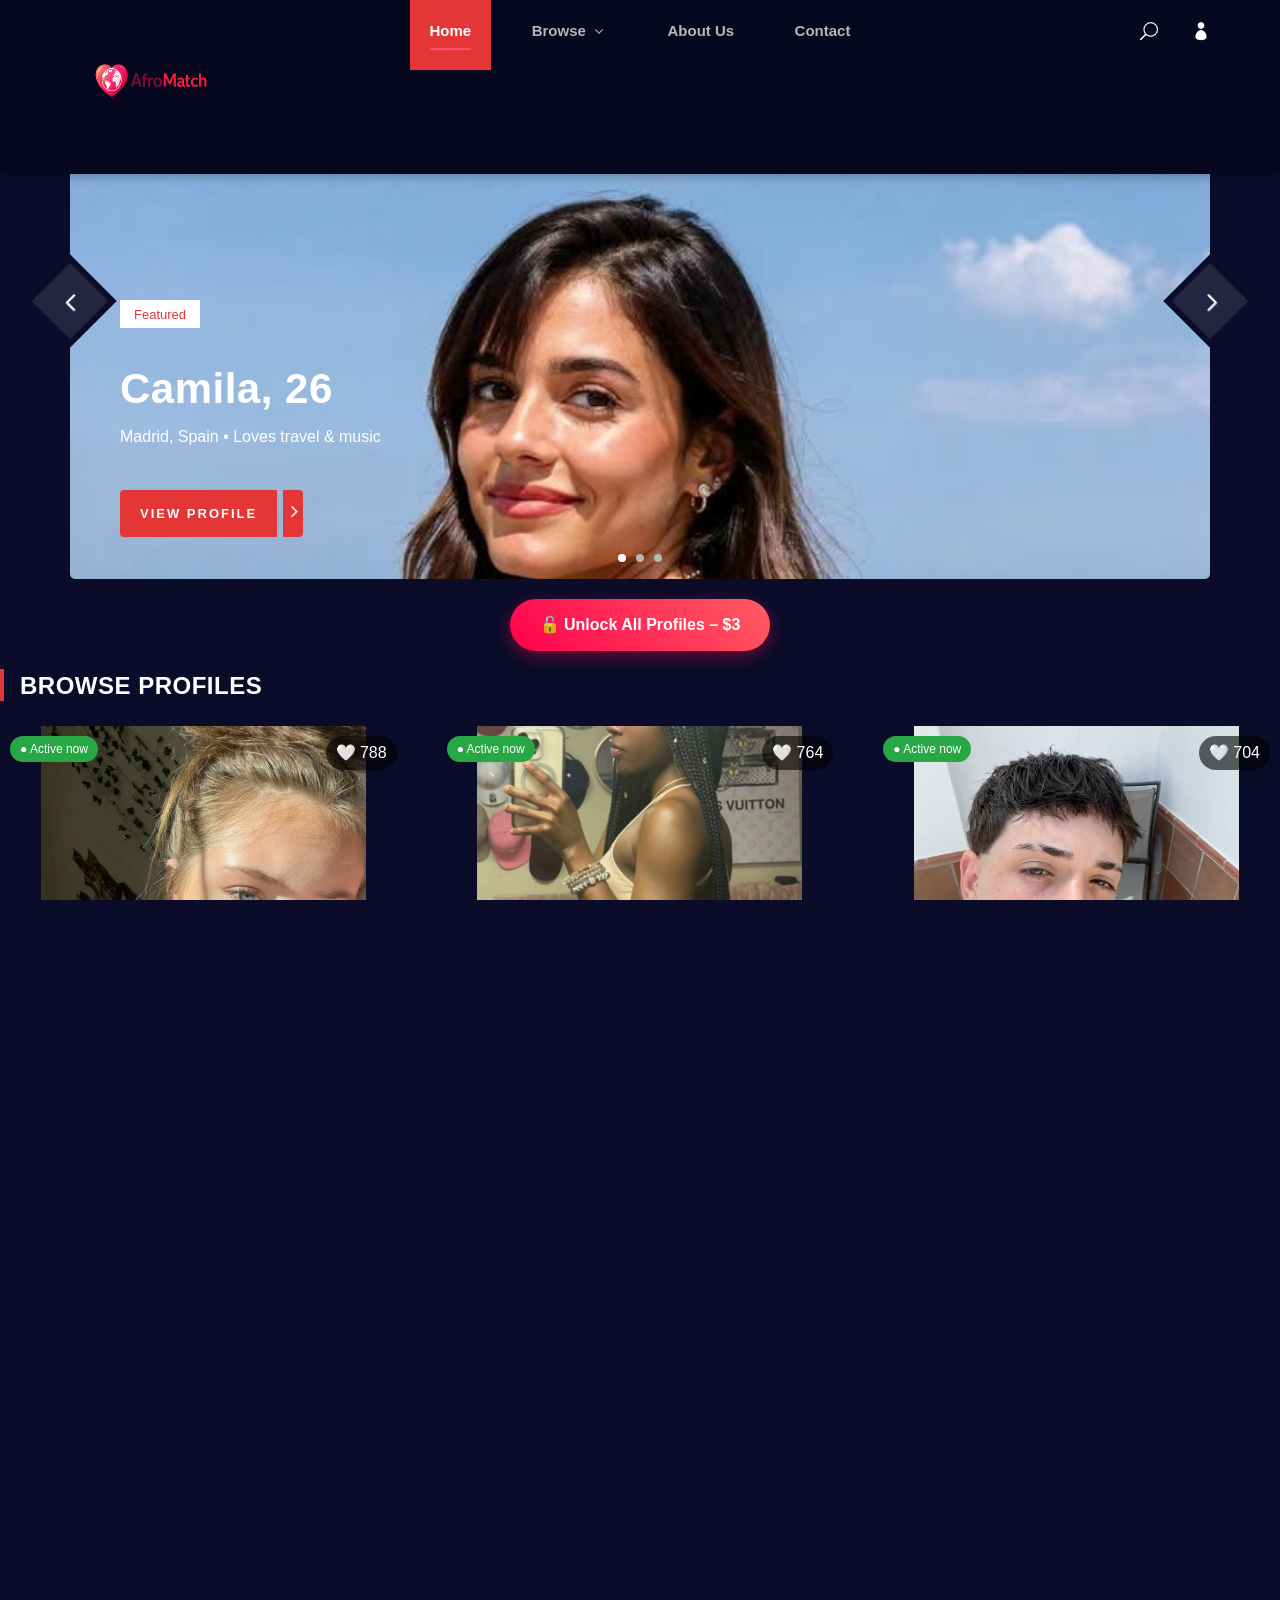
==== commit 44cc7bce: "Refactor payment-popup styles for clarity and z-index" ====
--- a/index.html
+++ b/index.html
@@ -188,15 +188,15 @@
 
 <style>
     /* Main Overlay */
-    .payment-popup {
-        display: none; /* Toggle with JS */
-        position: fixed;
-        top: 0; left: 0; width: 100%; height: 100%;
-        background: rgba(0, 0, 0, 0.85);
-        z-index: 9999;
-        display: flex; align-items: center; justify-content: center;
-        padding: 15px;
-    }
+.payment-popup {
+    display: none; /* Hidden by default */
+    position: fixed;
+    top: 0; left: 0; width: 100%; height: 100%;
+    background: rgba(0, 0, 0, 0.85);
+    z-index: 10000;
+    align-items: center;
+    justify-content: center;
+}
 
     /* Fixed-size Card */
     .payment-card {
@@ -1307,4 +1307,4 @@
 </script>
 </body>
 
-</html>+</html>
--- a/css/elegant-icons.css
+++ b/css/elegant-icons.css
@@ -0,0 +1,1159 @@
+@font-face {
+	font-family: 'ElegantIcons';
+	src:url('../fonts/ElegantIcons.eot');
+	src:url('../fonts/ElegantIcons.eot?#iefix') format('embedded-opentype'),
+		url('../fonts/ElegantIcons.woff') format('woff'),
+		url('../fonts/ElegantIcons.ttf') format('truetype'),
+		url('../fonts/ElegantIcons.svg#ElegantIcons') format('svg');
+	font-weight: normal;
+	font-style: normal;
+}
+
+/* Use the following CSS code if you want to use data attributes for inserting your icons */
+[data-icon]:before {
+	font-family: 'ElegantIcons';
+	content: attr(data-icon);
+	speak: none;
+	font-weight: normal;
+	font-variant: normal;
+	text-transform: none;
+	line-height: 1;
+	-webkit-font-smoothing: antialiased;
+	-moz-osx-font-smoothing: grayscale;
+}
+
+/* Use the following CSS code if you want to have a class per icon */
+/*
+Instead of a list of all class selectors,
+you can use the generic selector below, but it's slower:
+[class*="your-class-prefix"] {
+*/
+.arrow_up, .arrow_down, .arrow_left, .arrow_right, .arrow_left-up, .arrow_right-up, .arrow_right-down, .arrow_left-down, .arrow-up-down, .arrow_up-down_alt, .arrow_left-right_alt, .arrow_left-right, .arrow_expand_alt2, .arrow_expand_alt, .arrow_condense, .arrow_expand, .arrow_move, .arrow_carrot-up, .arrow_carrot-down, .arrow_carrot-left, .arrow_carrot-right, .arrow_carrot-2up, .arrow_carrot-2down, .arrow_carrot-2left, .arrow_carrot-2right, .arrow_carrot-up_alt2, .arrow_carrot-down_alt2, .arrow_carrot-left_alt2, .arrow_carrot-right_alt2, .arrow_carrot-2up_alt2, .arrow_carrot-2down_alt2, .arrow_carrot-2left_alt2, .arrow_carrot-2right_alt2, .arrow_triangle-up, .arrow_triangle-down, .arrow_triangle-left, .arrow_triangle-right, .arrow_triangle-up_alt2, .arrow_triangle-down_alt2, .arrow_triangle-left_alt2, .arrow_triangle-right_alt2, .arrow_back, .icon_minus-06, .icon_plus, .icon_close, .icon_check, .icon_minus_alt2, .icon_plus_alt2, .icon_close_alt2, .icon_check_alt2, .icon_zoom-out_alt, .icon_zoom-in_alt, .icon_search, .icon_box-empty, .icon_box-selected, .icon_minus-box, .icon_plus-box, .icon_box-checked, .icon_circle-empty, .icon_circle-slelected, .icon_stop_alt2, .icon_stop, .icon_pause_alt2, .icon_pause, .icon_menu, .icon_menu-square_alt2, .icon_menu-circle_alt2, .icon_ul, .icon_ol, .icon_adjust-horiz, .icon_adjust-vert, .icon_document_alt, .icon_documents_alt, .icon_pencil, .icon_pencil-edit_alt, .icon_pencil-edit, .icon_folder-alt, .icon_folder-open_alt, .icon_folder-add_alt, .icon_info_alt, .icon_error-oct_alt, .icon_error-circle_alt, .icon_error-triangle_alt, .icon_question_alt2, .icon_question, .icon_comment_alt, .icon_chat_alt, .icon_vol-mute_alt, .icon_volume-low_alt, .icon_volume-high_alt, .icon_quotations, .icon_quotations_alt2, .icon_clock_alt, .icon_lock_alt, .icon_lock-open_alt, .icon_key_alt, .icon_cloud_alt, .icon_cloud-upload_alt, .icon_cloud-download_alt, .icon_image, .icon_images, .icon_lightbulb_alt, .icon_gift_alt, .icon_house_alt, .icon_genius, .icon_mobile, .icon_tablet, .icon_laptop, .icon_desktop, .icon_camera_alt, .icon_mail_alt, .icon_cone_alt, .icon_ribbon_alt, .icon_bag_alt, .icon_creditcard, .icon_cart_alt, .icon_paperclip, .icon_tag_alt, .icon_tags_alt, .icon_trash_alt, .icon_cursor_alt, .icon_mic_alt, .icon_compass_alt, .icon_pin_alt, .icon_pushpin_alt, .icon_map_alt, .icon_drawer_alt, .icon_toolbox_alt, .icon_book_alt, .icon_calendar, .icon_film, .icon_table, .icon_contacts_alt, .icon_headphones, .icon_lifesaver, .icon_piechart, .icon_refresh, .icon_link_alt, .icon_link, .icon_loading, .icon_blocked, .icon_archive_alt, .icon_heart_alt, .icon_star_alt, .icon_star-half_alt, .icon_star, .icon_star-half, .icon_tools, .icon_tool, .icon_cog, .icon_cogs, .arrow_up_alt, .arrow_down_alt, .arrow_left_alt, .arrow_right_alt, .arrow_left-up_alt, .arrow_right-up_alt, .arrow_right-down_alt, .arrow_left-down_alt, .arrow_condense_alt, .arrow_expand_alt3, .arrow_carrot_up_alt, .arrow_carrot-down_alt, .arrow_carrot-left_alt, .arrow_carrot-right_alt, .arrow_carrot-2up_alt, .arrow_carrot-2dwnn_alt, .arrow_carrot-2left_alt, .arrow_carrot-2right_alt, .arrow_triangle-up_alt, .arrow_triangle-down_alt, .arrow_triangle-left_alt, .arrow_triangle-right_alt, .icon_minus_alt, .icon_plus_alt, .icon_close_alt, .icon_check_alt, .icon_zoom-out, .icon_zoom-in, .icon_stop_alt, .icon_menu-square_alt, .icon_menu-circle_alt, .icon_document, .icon_documents, .icon_pencil_alt, .icon_folder, .icon_folder-open, .icon_folder-add, .icon_folder_upload, .icon_folder_download, .icon_info, .icon_error-circle, .icon_error-oct, .icon_error-triangle, .icon_question_alt, .icon_comment, .icon_chat, .icon_vol-mute, .icon_volume-low, .icon_volume-high, .icon_quotations_alt, .icon_clock, .icon_lock, .icon_lock-open, .icon_key, .icon_cloud, .icon_cloud-upload, .icon_cloud-download, .icon_lightbulb, .icon_gift, .icon_house, .icon_camera, .icon_mail, .icon_cone, .icon_ribbon, .icon_bag, .icon_cart, .icon_tag, .icon_tags, .icon_trash, .icon_cursor, .icon_mic, .icon_compass, .icon_pin, .icon_pushpin, .icon_map, .icon_drawer, .icon_toolbox, .icon_book, .icon_contacts, .icon_archive, .icon_heart, .icon_profile, .icon_group, .icon_grid-2x2, .icon_grid-3x3, .icon_music, .icon_pause_alt, .icon_phone, .icon_upload, .icon_download, .social_facebook, .social_twitter, .social_pinterest, .social_googleplus, .social_tumblr, .social_tumbleupon, .social_wordpress, .social_instagram, .social_dribbble, .social_vimeo, .social_linkedin, .social_rss, .social_deviantart, .social_share, .social_myspace, .social_skype, .social_youtube, .social_picassa, .social_googledrive, .social_flickr, .social_blogger, .social_spotify, .social_delicious, .social_facebook_circle, .social_twitter_circle, .social_pinterest_circle, .social_googleplus_circle, .social_tumblr_circle, .social_stumbleupon_circle, .social_wordpress_circle, .social_instagram_circle, .social_dribbble_circle, .social_vimeo_circle, .social_linkedin_circle, .social_rss_circle, .social_deviantart_circle, .social_share_circle, .social_myspace_circle, .social_skype_circle, .social_youtube_circle, .social_picassa_circle, .social_googledrive_alt2, .social_flickr_circle, .social_blogger_circle, .social_spotify_circle, .social_delicious_circle, .social_facebook_square, .social_twitter_square, .social_pinterest_square, .social_googleplus_square, .social_tumblr_square, .social_stumbleupon_square, .social_wordpress_square, .social_instagram_square, .social_dribbble_square, .social_vimeo_square, .social_linkedin_square, .social_rss_square, .social_deviantart_square, .social_share_square, .social_myspace_square, .social_skype_square, .social_youtube_square, .social_picassa_square, .social_googledrive_square, .social_flickr_square, .social_blogger_square, .social_spotify_square, .social_delicious_square, .icon_printer, .icon_calulator, .icon_building, .icon_floppy, .icon_drive, .icon_search-2, .icon_id, .icon_id-2, .icon_puzzle, .icon_like, .icon_dislike, .icon_mug, .icon_currency, .icon_wallet, .icon_pens, .icon_easel, .icon_flowchart, .icon_datareport, .icon_briefcase, .icon_shield, .icon_percent, .icon_globe, .icon_globe-2, .icon_target, .icon_hourglass, .icon_balance, .icon_rook, .icon_printer-alt, .icon_calculator_alt, .icon_building_alt, .icon_floppy_alt, .icon_drive_alt, .icon_search_alt, .icon_id_alt, .icon_id-2_alt, .icon_puzzle_alt, .icon_like_alt, .icon_dislike_alt, .icon_mug_alt, .icon_currency_alt, .icon_wallet_alt, .icon_pens_alt, .icon_easel_alt, .icon_flowchart_alt, .icon_datareport_alt, .icon_briefcase_alt, .icon_shield_alt, .icon_percent_alt, .icon_globe_alt, .icon_clipboard {
+	font-family: 'ElegantIcons';
+	speak: none;
+	font-style: normal;
+	font-weight: normal;
+	font-variant: normal;
+	text-transform: none;
+	line-height: 1;
+	-webkit-font-smoothing: antialiased;
+}
+.arrow_up:before {
+	content: "\21";
+}
+.arrow_down:before {
+	content: "\22";
+}
+.arrow_left:before {
+	content: "\23";
+}
+.arrow_right:before {
+	content: "\24";
+}
+.arrow_left-up:before {
+	content: "\25";
+}
+.arrow_right-up:before {
+	content: "\26";
+}
+.arrow_right-down:before {
+	content: "\27";
+}
+.arrow_left-down:before {
+	content: "\28";
+}
+.arrow-up-down:before {
+	content: "\29";
+}
+.arrow_up-down_alt:before {
+	content: "\2a";
+}
+.arrow_left-right_alt:before {
+	content: "\2b";
+}
+.arrow_left-right:before {
+	content: "\2c";
+}
+.arrow_expand_alt2:before {
+	content: "\2d";
+}
+.arrow_expand_alt:before {
+	content: "\2e";
+}
+.arrow_condense:before {
+	content: "\2f";
+}
+.arrow_expand:before {
+	content: "\30";
+}
+.arrow_move:before {
+	content: "\31";
+}
+.arrow_carrot-up:before {
+	content: "\32";
+}
+.arrow_carrot-down:before {
+	content: "\33";
+}
+.arrow_carrot-left:before {
+	content: "\34";
+}
+.arrow_carrot-right:before {
+	content: "\35";
+}
+.arrow_carrot-2up:before {
+	content: "\36";
+}
+.arrow_carrot-2down:before {
+	content: "\37";
+}
+.arrow_carrot-2left:before {
+	content: "\38";
+}
+.arrow_carrot-2right:before {
+	content: "\39";
+}
+.arrow_carrot-up_alt2:before {
+	content: "\3a";
+}
+.arrow_carrot-down_alt2:before {
+	content: "\3b";
+}
+.arrow_carrot-left_alt2:before {
+	content: "\3c";
+}
+.arrow_carrot-right_alt2:before {
+	content: "\3d";
+}
+.arrow_carrot-2up_alt2:before {
+	content: "\3e";
+}
+.arrow_carrot-2down_alt2:before {
+	content: "\3f";
+}
+.arrow_carrot-2left_alt2:before {
+	content: "\40";
+}
+.arrow_carrot-2right_alt2:before {
+	content: "\41";
+}
+.arrow_triangle-up:before {
+	content: "\42";
+}
+.arrow_triangle-down:before {
+	content: "\43";
+}
+.arrow_triangle-left:before {
+	content: "\44";
+}
+.arrow_triangle-right:before {
+	content: "\45";
+}
+.arrow_triangle-up_alt2:before {
+	content: "\46";
+}
+.arrow_triangle-down_alt2:before {
+	content: "\47";
+}
+.arrow_triangle-left_alt2:before {
+	content: "\48";
+}
+.arrow_triangle-right_alt2:before {
+	content: "\49";
+}
+.arrow_back:before {
+	content: "\4a";
+}
+.icon_minus-06:before {
+	content: "\4b";
+}
+.icon_plus:before {
+	content: "\4c";
+}
+.icon_close:before {
+	content: "\4d";
+}
+.icon_check:before {
+	content: "\4e";
+}
+.icon_minus_alt2:before {
+	content: "\4f";
+}
+.icon_plus_alt2:before {
+	content: "\50";
+}
+.icon_close_alt2:before {
+	content: "\51";
+}
+.icon_check_alt2:before {
+	content: "\52";
+}
+.icon_zoom-out_alt:before {
+	content: "\53";
+}
+.icon_zoom-in_alt:before {
+	content: "\54";
+}
+.icon_search:before {
+	content: "\55";
+}
+.icon_box-empty:before {
+	content: "\56";
+}
+.icon_box-selected:before {
+	content: "\57";
+}
+.icon_minus-box:before {
+	content: "\58";
+}
+.icon_plus-box:before {
+	content: "\59";
+}
+.icon_box-checked:before {
+	content: "\5a";
+}
+.icon_circle-empty:before {
+	content: "\5b";
+}
+.icon_circle-slelected:before {
+	content: "\5c";
+}
+.icon_stop_alt2:before {
+	content: "\5d";
+}
+.icon_stop:before {
+	content: "\5e";
+}
+.icon_pause_alt2:before {
+	content: "\5f";
+}
+.icon_pause:before {
+	content: "\60";
+}
+.icon_menu:before {
+	content: "\61";
+}
+.icon_menu-square_alt2:before {
+	content: "\62";
+}
+.icon_menu-circle_alt2:before {
+	content: "\63";
+}
+.icon_ul:before {
+	content: "\64";
+}
+.icon_ol:before {
+	content: "\65";
+}
+.icon_adjust-horiz:before {
+	content: "\66";
+}
+.icon_adjust-vert:before {
+	content: "\67";
+}
+.icon_document_alt:before {
+	content: "\68";
+}
+.icon_documents_alt:before {
+	content: "\69";
+}
+.icon_pencil:before {
+	content: "\6a";
+}
+.icon_pencil-edit_alt:before {
+	content: "\6b";
+}
+.icon_pencil-edit:before {
+	content: "\6c";
+}
+.icon_folder-alt:before {
+	content: "\6d";
+}
+.icon_folder-open_alt:before {
+	content: "\6e";
+}
+.icon_folder-add_alt:before {
+	content: "\6f";
+}
+.icon_info_alt:before {
+	content: "\70";
+}
+.icon_error-oct_alt:before {
+	content: "\71";
+}
+.icon_error-circle_alt:before {
+	content: "\72";
+}
+.icon_error-triangle_alt:before {
+	content: "\73";
+}
+.icon_question_alt2:before {
+	content: "\74";
+}
+.icon_question:before {
+	content: "\75";
+}
+.icon_comment_alt:before {
+	content: "\76";
+}
+.icon_chat_alt:before {
+	content: "\77";
+}
+.icon_vol-mute_alt:before {
+	content: "\78";
+}
+.icon_volume-low_alt:before {
+	content: "\79";
+}
+.icon_volume-high_alt:before {
+	content: "\7a";
+}
+.icon_quotations:before {
+	content: "\7b";
+}
+.icon_quotations_alt2:before {
+	content: "\7c";
+}
+.icon_clock_alt:before {
+	content: "\7d";
+}
+.icon_lock_alt:before {
+	content: "\7e";
+}
+.icon_lock-open_alt:before {
+	content: "\e000";
+}
+.icon_key_alt:before {
+	content: "\e001";
+}
+.icon_cloud_alt:before {
+	content: "\e002";
+}
+.icon_cloud-upload_alt:before {
+	content: "\e003";
+}
+.icon_cloud-download_alt:before {
+	content: "\e004";
+}
+.icon_image:before {
+	content: "\e005";
+}
+.icon_images:before {
+	content: "\e006";
+}
+.icon_lightbulb_alt:before {
+	content: "\e007";
+}
+.icon_gift_alt:before {
+	content: "\e008";
+}
+.icon_house_alt:before {
+	content: "\e009";
+}
+.icon_genius:before {
+	content: "\e00a";
+}
+.icon_mobile:before {
+	content: "\e00b";
+}
+.icon_tablet:before {
+	content: "\e00c";
+}
+.icon_laptop:before {
+	content: "\e00d";
+}
+.icon_desktop:before {
+	content: "\e00e";
+}
+.icon_camera_alt:before {
+	content: "\e00f";
+}
+.icon_mail_alt:before {
+	content: "\e010";
+}
+.icon_cone_alt:before {
+	content: "\e011";
+}
+.icon_ribbon_alt:before {
+	content: "\e012";
+}
+.icon_bag_alt:before {
+	content: "\e013";
+}
+.icon_creditcard:before {
+	content: "\e014";
+}
+.icon_cart_alt:before {
+	content: "\e015";
+}
+.icon_paperclip:before {
+	content: "\e016";
+}
+.icon_tag_alt:before {
+	content: "\e017";
+}
+.icon_tags_alt:before {
+	content: "\e018";
+}
+.icon_trash_alt:before {
+	content: "\e019";
+}
+.icon_cursor_alt:before {
+	content: "\e01a";
+}
+.icon_mic_alt:before {
+	content: "\e01b";
+}
+.icon_compass_alt:before {
+	content: "\e01c";
+}
+.icon_pin_alt:before {
+	content: "\e01d";
+}
+.icon_pushpin_alt:before {
+	content: "\e01e";
+}
+.icon_map_alt:before {
+	content: "\e01f";
+}
+.icon_drawer_alt:before {
+	content: "\e020";
+}
+.icon_toolbox_alt:before {
+	content: "\e021";
+}
+.icon_book_alt:before {
+	content: "\e022";
+}
+.icon_calendar:before {
+	content: "\e023";
+}
+.icon_film:before {
+	content: "\e024";
+}
+.icon_table:before {
+	content: "\e025";
+}
+.icon_contacts_alt:before {
+	content: "\e026";
+}
+.icon_headphones:before {
+	content: "\e027";
+}
+.icon_lifesaver:before {
+	content: "\e028";
+}
+.icon_piechart:before {
+	content: "\e029";
+}
+.icon_refresh:before {
+	content: "\e02a";
+}
+.icon_link_alt:before {
+	content: "\e02b";
+}
+.icon_link:before {
+	content: "\e02c";
+}
+.icon_loading:before {
+	content: "\e02d";
+}
+.icon_blocked:before {
+	content: "\e02e";
+}
+.icon_archive_alt:before {
+	content: "\e02f";
+}
+.icon_heart_alt:before {
+	content: "\e030";
+}
+.icon_star_alt:before {
+	content: "\e031";
+}
+.icon_star-half_alt:before {
+	content: "\e032";
+}
+.icon_star:before {
+	content: "\e033";
+}
+.icon_star-half:before {
+	content: "\e034";
+}
+.icon_tools:before {
+	content: "\e035";
+}
+.icon_tool:before {
+	content: "\e036";
+}
+.icon_cog:before {
+	content: "\e037";
+}
+.icon_cogs:before {
+	content: "\e038";
+}
+.arrow_up_alt:before {
+	content: "\e039";
+}
+.arrow_down_alt:before {
+	content: "\e03a";
+}
+.arrow_left_alt:before {
+	content: "\e03b";
+}
+.arrow_right_alt:before {
+	content: "\e03c";
+}
+.arrow_left-up_alt:before {
+	content: "\e03d";
+}
+.arrow_right-up_alt:before {
+	content: "\e03e";
+}
+.arrow_right-down_alt:before {
+	content: "\e03f";
+}
+.arrow_left-down_alt:before {
+	content: "\e040";
+}
+.arrow_condense_alt:before {
+	content: "\e041";
+}
+.arrow_expand_alt3:before {
+	content: "\e042";
+}
+.arrow_carrot_up_alt:before {
+	content: "\e043";
+}
+.arrow_carrot-down_alt:before {
+	content: "\e044";
+}
+.arrow_carrot-left_alt:before {
+	content: "\e045";
+}
+.arrow_carrot-right_alt:before {
+	content: "\e046";
+}
+.arrow_carrot-2up_alt:before {
+	content: "\e047";
+}
+.arrow_carrot-2dwnn_alt:before {
+	content: "\e048";
+}
+.arrow_carrot-2left_alt:before {
+	content: "\e049";
+}
+.arrow_carrot-2right_alt:before {
+	content: "\e04a";
+}
+.arrow_triangle-up_alt:before {
+	content: "\e04b";
+}
+.arrow_triangle-down_alt:before {
+	content: "\e04c";
+}
+.arrow_triangle-left_alt:before {
+	content: "\e04d";
+}
+.arrow_triangle-right_alt:before {
+	content: "\e04e";
+}
+.icon_minus_alt:before {
+	content: "\e04f";
+}
+.icon_plus_alt:before {
+	content: "\e050";
+}
+.icon_close_alt:before {
+	content: "\e051";
+}
+.icon_check_alt:before {
+	content: "\e052";
+}
+.icon_zoom-out:before {
+	content: "\e053";
+}
+.icon_zoom-in:before {
+	content: "\e054";
+}
+.icon_stop_alt:before {
+	content: "\e055";
+}
+.icon_menu-square_alt:before {
+	content: "\e056";
+}
+.icon_menu-circle_alt:before {
+	content: "\e057";
+}
+.icon_document:before {
+	content: "\e058";
+}
+.icon_documents:before {
+	content: "\e059";
+}
+.icon_pencil_alt:before {
+	content: "\e05a";
+}
+.icon_folder:before {
+	content: "\e05b";
+}
+.icon_folder-open:before {
+	content: "\e05c";
+}
+.icon_folder-add:before {
+	content: "\e05d";
+}
+.icon_folder_upload:before {
+	content: "\e05e";
+}
+.icon_folder_download:before {
+	content: "\e05f";
+}
+.icon_info:before {
+	content: "\e060";
+}
+.icon_error-circle:before {
+	content: "\e061";
+}
+.icon_error-oct:before {
+	content: "\e062";
+}
+.icon_error-triangle:before {
+	content: "\e063";
+}
+.icon_question_alt:before {
+	content: "\e064";
+}
+.icon_comment:before {
+	content: "\e065";
+}
+.icon_chat:before {
+	content: "\e066";
+}
+.icon_vol-mute:before {
+	content: "\e067";
+}
+.icon_volume-low:before {
+	content: "\e068";
+}
+.icon_volume-high:before {
+	content: "\e069";
+}
+.icon_quotations_alt:before {
+	content: "\e06a";
+}
+.icon_clock:before {
+	content: "\e06b";
+}
+.icon_lock:before {
+	content: "\e06c";
+}
+.icon_lock-open:before {
+	content: "\e06d";
+}
+.icon_key:before {
+	content: "\e06e";
+}
+.icon_cloud:before {
+	content: "\e06f";
+}
+.icon_cloud-upload:before {
+	content: "\e070";
+}
+.icon_cloud-download:before {
+	content: "\e071";
+}
+.icon_lightbulb:before {
+	content: "\e072";
+}
+.icon_gift:before {
+	content: "\e073";
+}
+.icon_house:before {
+	content: "\e074";
+}
+.icon_camera:before {
+	content: "\e075";
+}
+.icon_mail:before {
+	content: "\e076";
+}
+.icon_cone:before {
+	content: "\e077";
+}
+.icon_ribbon:before {
+	content: "\e078";
+}
+.icon_bag:before {
+	content: "\e079";
+}
+.icon_cart:before {
+	content: "\e07a";
+}
+.icon_tag:before {
+	content: "\e07b";
+}
+.icon_tags:before {
+	content: "\e07c";
+}
+.icon_trash:before {
+	content: "\e07d";
+}
+.icon_cursor:before {
+	content: "\e07e";
+}
+.icon_mic:before {
+	content: "\e07f";
+}
+.icon_compass:before {
+	content: "\e080";
+}
+.icon_pin:before {
+	content: "\e081";
+}
+.icon_pushpin:before {
+	content: "\e082";
+}
+.icon_map:before {
+	content: "\e083";
+}
+.icon_drawer:before {
+	content: "\e084";
+}
+.icon_toolbox:before {
+	content: "\e085";
+}
+.icon_book:before {
+	content: "\e086";
+}
+.icon_contacts:before {
+	content: "\e087";
+}
+.icon_archive:before {
+	content: "\e088";
+}
+.icon_heart:before {
+	content: "\e089";
+}
+.icon_profile:before {
+	content: "\e08a";
+}
+.icon_group:before {
+	content: "\e08b";
+}
+.icon_grid-2x2:before {
+	content: "\e08c";
+}
+.icon_grid-3x3:before {
+	content: "\e08d";
+}
+.icon_music:before {
+	content: "\e08e";
+}
+.icon_pause_alt:before {
+	content: "\e08f";
+}
+.icon_phone:before {
+	content: "\e090";
+}
+.icon_upload:before {
+	content: "\e091";
+}
+.icon_download:before {
+	content: "\e092";
+}
+.social_facebook:before {
+	content: "\e093";
+}
+.social_twitter:before {
+	content: "\e094";
+}
+.social_pinterest:before {
+	content: "\e095";
+}
+.social_googleplus:before {
+	content: "\e096";
+}
+.social_tumblr:before {
+	content: "\e097";
+}
+.social_tumbleupon:before {
+	content: "\e098";
+}
+.social_wordpress:before {
+	content: "\e099";
+}
+.social_instagram:before {
+	content: "\e09a";
+}
+.social_dribbble:before {
+	content: "\e09b";
+}
+.social_vimeo:before {
+	content: "\e09c";
+}
+.social_linkedin:before {
+	content: "\e09d";
+}
+.social_rss:before {
+	content: "\e09e";
+}
+.social_deviantart:before {
+	content: "\e09f";
+}
+.social_share:before {
+	content: "\e0a0";
+}
+.social_myspace:before {
+	content: "\e0a1";
+}
+.social_skype:before {
+	content: "\e0a2";
+}
+.social_youtube:before {
+	content: "\e0a3";
+}
+.social_picassa:before {
+	content: "\e0a4";
+}
+.social_googledrive:before {
+	content: "\e0a5";
+}
+.social_flickr:before {
+	content: "\e0a6";
+}
+.social_blogger:before {
+	content: "\e0a7";
+}
+.social_spotify:before {
+	content: "\e0a8";
+}
+.social_delicious:before {
+	content: "\e0a9";
+}
+.social_facebook_circle:before {
+	content: "\e0aa";
+}
+.social_twitter_circle:before {
+	content: "\e0ab";
+}
+.social_pinterest_circle:before {
+	content: "\e0ac";
+}
+.social_googleplus_circle:before {
+	content: "\e0ad";
+}
+.social_tumblr_circle:before {
+	content: "\e0ae";
+}
+.social_stumbleupon_circle:before {
+	content: "\e0af";
+}
+.social_wordpress_circle:before {
+	content: "\e0b0";
+}
+.social_instagram_circle:before {
+	content: "\e0b1";
+}
+.social_dribbble_circle:before {
+	content: "\e0b2";
+}
+.social_vimeo_circle:before {
+	content: "\e0b3";
+}
+.social_linkedin_circle:before {
+	content: "\e0b4";
+}
+.social_rss_circle:before {
+	content: "\e0b5";
+}
+.social_deviantart_circle:before {
+	content: "\e0b6";
+}
+.social_share_circle:before {
+	content: "\e0b7";
+}
+.social_myspace_circle:before {
+	content: "\e0b8";
+}
+.social_skype_circle:before {
+	content: "\e0b9";
+}
+.social_youtube_circle:before {
+	content: "\e0ba";
+}
+.social_picassa_circle:before {
+	content: "\e0bb";
+}
+.social_googledrive_alt2:before {
+	content: "\e0bc";
+}
+.social_flickr_circle:before {
+	content: "\e0bd";
+}
+.social_blogger_circle:before {
+	content: "\e0be";
+}
+.social_spotify_circle:before {
+	content: "\e0bf";
+}
+.social_delicious_circle:before {
+	content: "\e0c0";
+}
+.social_facebook_square:before {
+	content: "\e0c1";
+}
+.social_twitter_square:before {
+	content: "\e0c2";
+}
+.social_pinterest_square:before {
+	content: "\e0c3";
+}
+.social_googleplus_square:before {
+	content: "\e0c4";
+}
+.social_tumblr_square:before {
+	content: "\e0c5";
+}
+.social_stumbleupon_square:before {
+	content: "\e0c6";
+}
+.social_wordpress_square:before {
+	content: "\e0c7";
+}
+.social_instagram_square:before {
+	content: "\e0c8";
+}
+.social_dribbble_square:before {
+	content: "\e0c9";
+}
+.social_vimeo_square:before {
+	content: "\e0ca";
+}
+.social_linkedin_square:before {
+	content: "\e0cb";
+}
+.social_rss_square:before {
+	content: "\e0cc";
+}
+.social_deviantart_square:before {
+	content: "\e0cd";
+}
+.social_share_square:before {
+	content: "\e0ce";
+}
+.social_myspace_square:before {
+	content: "\e0cf";
+}
+.social_skype_square:before {
+	content: "\e0d0";
+}
+.social_youtube_square:before {
+	content: "\e0d1";
+}
+.social_picassa_square:before {
+	content: "\e0d2";
+}
+.social_googledrive_square:before {
+	content: "\e0d3";
+}
+.social_flickr_square:before {
+	content: "\e0d4";
+}
+.social_blogger_square:before {
+	content: "\e0d5";
+}
+.social_spotify_square:before {
+	content: "\e0d6";
+}
+.social_delicious_square:before {
+	content: "\e0d7";
+}
+.icon_printer:before {
+	content: "\e103";
+}
+.icon_calulator:before {
+	content: "\e0ee";
+}
+.icon_building:before {
+	content: "\e0ef";
+}
+.icon_floppy:before {
+	content: "\e0e8";
+}
+.icon_drive:before {
+	content: "\e0ea";
+}
+.icon_search-2:before {
+	content: "\e101";
+}
+.icon_id:before {
+	content: "\e107";
+}
+.icon_id-2:before {
+	content: "\e108";
+}
+.icon_puzzle:before {
+	content: "\e102";
+}
+.icon_like:before {
+	content: "\e106";
+}
+.icon_dislike:before {
+	content: "\e0eb";
+}
+.icon_mug:before {
+	content: "\e105";
+}
+.icon_currency:before {
+	content: "\e0ed";
+}
+.icon_wallet:before {
+	content: "\e100";
+}
+.icon_pens:before {
+	content: "\e104";
+}
+.icon_easel:before {
+	content: "\e0e9";
+}
+.icon_flowchart:before {
+	content: "\e109";
+}
+.icon_datareport:before {
+	content: "\e0ec";
+}
+.icon_briefcase:before {
+	content: "\e0fe";
+}
+.icon_shield:before {
+	content: "\e0f6";
+}
+.icon_percent:before {
+	content: "\e0fb";
+}
+.icon_globe:before {
+	content: "\e0e2";
+}
+.icon_globe-2:before {
+	content: "\e0e3";
+}
+.icon_target:before {
+	content: "\e0f5";
+}
+.icon_hourglass:before {
+	content: "\e0e1";
+}
+.icon_balance:before {
+	content: "\e0ff";
+}
+.icon_rook:before {
+	content: "\e0f8";
+}
+.icon_printer-alt:before {
+	content: "\e0fa";
+}
+.icon_calculator_alt:before {
+	content: "\e0e7";
+}
+.icon_building_alt:before {
+	content: "\e0fd";
+}
+.icon_floppy_alt:before {
+	content: "\e0e4";
+}
+.icon_drive_alt:before {
+	content: "\e0e5";
+}
+.icon_search_alt:before {
+	content: "\e0f7";
+}
+.icon_id_alt:before {
+	content: "\e0e0";
+}
+.icon_id-2_alt:before {
+	content: "\e0fc";
+}
+.icon_puzzle_alt:before {
+	content: "\e0f9";
+}
+.icon_like_alt:before {
+	content: "\e0dd";
+}
+.icon_dislike_alt:before {
+	content: "\e0f1";
+}
+.icon_mug_alt:before {
+	content: "\e0dc";
+}
+.icon_currency_alt:before {
+	content: "\e0f3";
+}
+.icon_wallet_alt:before {
+	content: "\e0d8";
+}
+.icon_pens_alt:before {
+	content: "\e0db";
+}
+.icon_easel_alt:before {
+	content: "\e0f0";
+}
+.icon_flowchart_alt:before {
+	content: "\e0df";
+}
+.icon_datareport_alt:before {
+	content: "\e0f2";
+}
+.icon_briefcase_alt:before {
+	content: "\e0f4";
+}
+.icon_shield_alt:before {
+	content: "\e0d9";
+}
+.icon_percent_alt:before {
+	content: "\e0da";
+}
+.icon_globe_alt:before {
+	content: "\e0de";
+}
+.icon_clipboard:before {
+	content: "\e0e6";
+}
+
+
+	.glyph {
+		float: left;
+		text-align: center;
+		padding: .75em;
+		margin: .4em 1.5em .75em 0;
+		width: 6em;
+text-shadow: none;
+	}
+        .glyph_big {
+        font-size: 128px;
+        color: #59c5dc;
+        float: left;
+        margin-right: 20px;
+        }
+
+        .glyph div { padding-bottom: 10px;}
+
+	.glyph input {
+		font-family: consolas, monospace;
+		font-size: 12px;
+		width: 100%;
+		text-align: center;
+		border: 0;
+		box-shadow: 0 0 0 1px #ccc;
+		padding: .2em;
+                -moz-border-radius: 5px;
+                -webkit-border-radius: 5px;
+	}
+	.centered {
+		margin-left: auto;
+		margin-right: auto;
+	}
+	.glyph .fs1 {
+		font-size: 2em;
+	}
+
+	
--- a/css/nice-select.css
+++ b/css/nice-select.css
@@ -0,0 +1,138 @@
+.nice-select {
+  -webkit-tap-highlight-color: transparent;
+  background-color: #fff;
+  border-radius: 5px;
+  border: solid 1px #e8e8e8;
+  box-sizing: border-box;
+  clear: both;
+  cursor: pointer;
+  display: block;
+  float: left;
+  font-family: inherit;
+  font-size: 14px;
+  font-weight: normal;
+  height: 42px;
+  line-height: 40px;
+  outline: none;
+  padding-left: 18px;
+  padding-right: 30px;
+  position: relative;
+  text-align: left !important;
+  -webkit-transition: all 0.2s ease-in-out;
+  transition: all 0.2s ease-in-out;
+  -webkit-user-select: none;
+     -moz-user-select: none;
+      -ms-user-select: none;
+          user-select: none;
+  white-space: nowrap;
+  width: auto; }
+  .nice-select:hover {
+    border-color: #dbdbdb; }
+  .nice-select:active, .nice-select.open, .nice-select:focus {
+    border-color: #999; }
+  .nice-select:after {
+    border-bottom: 2px solid #999;
+    border-right: 2px solid #999;
+    content: '';
+    display: block;
+    height: 5px;
+    margin-top: -4px;
+    pointer-events: none;
+    position: absolute;
+    right: 12px;
+    top: 50%;
+    -webkit-transform-origin: 66% 66%;
+        -ms-transform-origin: 66% 66%;
+            transform-origin: 66% 66%;
+    -webkit-transform: rotate(45deg);
+        -ms-transform: rotate(45deg);
+            transform: rotate(45deg);
+    -webkit-transition: all 0.15s ease-in-out;
+    transition: all 0.15s ease-in-out;
+    width: 5px; }
+  .nice-select.open:after {
+    -webkit-transform: rotate(-135deg);
+        -ms-transform: rotate(-135deg);
+            transform: rotate(-135deg); }
+  .nice-select.open .list {
+    opacity: 1;
+    pointer-events: auto;
+    -webkit-transform: scale(1) translateY(0);
+        -ms-transform: scale(1) translateY(0);
+            transform: scale(1) translateY(0); }
+  .nice-select.disabled {
+    border-color: #ededed;
+    color: #999;
+    pointer-events: none; }
+    .nice-select.disabled:after {
+      border-color: #cccccc; }
+  .nice-select.wide {
+    width: 100%; }
+    .nice-select.wide .list {
+      left: 0 !important;
+      right: 0 !important; }
+  .nice-select.right {
+    float: right; }
+    .nice-select.right .list {
+      left: auto;
+      right: 0; }
+  .nice-select.small {
+    font-size: 12px;
+    height: 36px;
+    line-height: 34px; }
+    .nice-select.small:after {
+      height: 4px;
+      width: 4px; }
+    .nice-select.small .option {
+      line-height: 34px;
+      min-height: 34px; }
+  .nice-select .list {
+    background-color: #fff;
+    border-radius: 5px;
+    box-shadow: 0 0 0 1px rgba(68, 68, 68, 0.11);
+    box-sizing: border-box;
+    margin-top: 4px;
+    opacity: 0;
+    overflow: hidden;
+    padding: 0;
+    pointer-events: none;
+    position: absolute;
+    top: 100%;
+    left: 0;
+    -webkit-transform-origin: 50% 0;
+        -ms-transform-origin: 50% 0;
+            transform-origin: 50% 0;
+    -webkit-transform: scale(0.75) translateY(-21px);
+        -ms-transform: scale(0.75) translateY(-21px);
+            transform: scale(0.75) translateY(-21px);
+    -webkit-transition: all 0.2s cubic-bezier(0.5, 0, 0, 1.25), opacity 0.15s ease-out;
+    transition: all 0.2s cubic-bezier(0.5, 0, 0, 1.25), opacity 0.15s ease-out;
+    z-index: 9; }
+    .nice-select .list:hover .option:not(:hover) {
+      background-color: transparent !important; }
+  .nice-select .option {
+    cursor: pointer;
+    font-weight: 400;
+    line-height: 40px;
+    list-style: none;
+    min-height: 40px;
+    outline: none;
+    padding-left: 18px;
+    padding-right: 29px;
+    text-align: left;
+    -webkit-transition: all 0.2s;
+    transition: all 0.2s; }
+    .nice-select .option:hover, .nice-select .option.focus, .nice-select .option.selected.focus {
+      background-color: #f6f6f6; }
+    .nice-select .option.selected {
+      font-weight: bold; }
+    .nice-select .option.disabled {
+      background-color: transparent;
+      color: #999;
+      cursor: default; }
+
+.no-csspointerevents .nice-select .list {
+  display: none; }
+
+.no-csspointerevents .nice-select.open .list {
+  display: block; }
--- a/css/style.css
+++ b/css/style.css
@@ -0,0 +1,2978 @@
+/******************************************************************
+  Theme Name: Anime
+  Description: Anime video tamplate
+  Author: Colorib
+  Author URI: https://colorib.com/
+  Version: 1.0
+  Created: Colorib
+******************************************************************/
+
+/*------------------------------------------------------------------
+[Table of contents]
+
+1.  Template default CSS
+	1.1	Variables
+	1.2	Mixins
+	1.3	Flexbox
+	1.4	Reset
+2.  Helper Css
+3.  Header Section
+4.  Hero Section
+5.  Banner Section
+6.  Product Section
+7.  Intagram Section
+8.  Latest Section
+9.  Contact
+10.  Footer Style
+-------------------------------------------------------------------*/
+
+/*----------------------------------------*/
+
+/* Template default CSS
+/*----------------------------------------*/
+
+html,
+body {
+	height: 100%;
+	font-family: "Mulish", sans-serif;
+	-webkit-font-smoothing: antialiased;
+	background: #0b0c2a;
+}
+
+h1,
+h2,
+h3,
+h4,
+h5,
+h6 {
+	margin: 0;
+	color: #111111;
+	font-weight: 400;
+	font-family: "Mulish", sans-serif;
+}
+
+h1 {
+	font-size: 70px;
+}
+
+h2 {
+	font-size: 36px;
+}
+
+h3 {
+	font-size: 30px;
+}
+
+h4 {
+	font-size: 24px;
+}
+
+h5 {
+	font-size: 18px;
+}
+
+h6 {
+	font-size: 16px;
+}
+
+p {
+	font-size: 15px;
+	font-family: "Mulish", sans-serif;
+	color: #3d3d3d;
+	font-weight: 400;
+	line-height: 25px;
+	margin: 0 0 15px 0;
+}
+
+
+/* Improve general text visibility */
+body {
+    color: #ffffff;
+}
+
+/* Paragraphs */
+p {
+    color: #cfcfcf;
+    font-size: 16px;
+    line-height: 1.7;
+}
+
+/* Section titles */
+.section-title h4,
+.section-title h5 {
+    color: #ffffff;
+}
+
+/* Links */
+a {
+    color: #ffffff;
+}
+
+a:hover {
+    color: #ff4d6d;
+}
+
+/* Profile text */
+.product__item__text h5 {
+    color: #ffffff;
+}
+
+.product__item__text p {
+    color: #bfbfbf;
+}
+
+
+.bg-dark {
+    background-color: #1c1c1c !important;
+}
+
+.bg-dark p {
+    color: #dcdcdc;
+}
+
+
+h1, h2, h3, h4, h5 {
+    font-weight: 600;
+    letter-spacing: 0.5px;
+}
+
+
+/* Sticky navbar */
+/* FORCE STICKY NAVBAR */
+.header {
+    position: fixed;
+    top: 0;
+    left: 0;
+    width: 100%;
+    background: #0b0c2a;
+    z-index: 9999;
+}
+
+body {
+    padding-top: 80px; /* adjust if navbar height changes */
+}
+
+
+/* Optional: shadow when scrolling */
+.header.scrolled {
+    box-shadow: 0 2px 10px rgba(0,0,0,0.5);
+}
+
+
+/* Mobile menu improvements */
+.slicknav_menu {
+    background: #0b0c2a;
+    padding: 10px;
+}
+
+.slicknav_nav a {
+    color: #ffffff;
+    font-size: 16px;
+}
+
+.slicknav_nav a:hover {
+    color: #ff4d6d;
+}
+
+/* Hamburger icon */
+.slicknav_btn {
+    background-color: #ff4d6d;
+    border-radius: 5px;
+}
+
+/* Active link */
+.header__menu ul li.active > a {
+    color: #ff4d6d;
+}
+
+/* Dropdown active item */
+.header__menu ul li .dropdown li.active a {
+    color: #ff4d6d;
+}
+
+/* Optional: underline effect */
+.header__menu ul li.active > a::after {
+    content: "";
+    display: block;
+    height: 2px;
+    background: #ff4d6d;
+    margin-top: 5px;
+}
+
+
+
+.footer p {
+    color: #bfbfbf;
+    font-size: 14px;
+    line-height: 1.6;
+}
+
+.footer__nav ul li a {
+    color: #ffffff;
+    transition: 0.3s;
+}
+
+.footer__nav ul li a:hover {
+    color: #ff4d6d;
+}
+
+
+.slicknav_nav a.active-mobile {
+    color: #ff4d6d !important;
+    font-weight: 600;
+}
+
+/* 1. Global Reset - Removes the top gap for good */
+html, body {
+    margin: 0 !important;
+    padding: 0 !important;
+    overflow-x: hidden;
+}
+
+/* 2. The Sticky Header */
+.header {
+    position: fixed; 
+    top: 0;
+    left: 0;
+    width: 100%;
+    z-index: 9999;
+    background: #001f3f; /* Your Navy Blue */
+    box-shadow: 0 2px 10px rgba(0,0,0,0.3);
+}
+
+/* 3. The Big Logo - No transform:scale needed */
+.header__logo img {
+    height: 120px; /* Big size for desktop */
+    width: auto;
+    display: block;
+    transition: all 0.3s ease;
+}
+
+/* 4. Push Content Down - Adjust this so the Hero starts below the Header */
+body {
+    padding-top: 140px; /* Matches the big logo + some breathing room */
+}
+
+/* 5. Mobile Adjustments - Makes it look clean on phones */
+@media only screen and (max-width: 767px) {
+    .header__logo img {
+        height: 70px; /* Smaller logo for mobile so it fits */
+    }
+    body {
+        padding-top: 90px; /* Smaller space for mobile */
+    }
+}
+
+/* Extra Desktop refinement */
+@media only screen and (min-width: 992px) {
+    .header__logo img {
+        height: 130px; /* Even bigger for wide screens if you want */
+    }
+}
+
+
+/* Fix for Mobile Menu (SlickNav) to stick at the top */
+.slicknav_menu {
+    position: fixed !important;
+    top: 0;
+    left: 0;
+    width: 100%;
+    z-index: 9999;
+    background: #001f3f !important; /* Matches your navy blue */
+    padding: 10px 0 !important;
+}
+
+/* Fix for Mobile Header (if your template uses a separate mobile overlay) */
+.mobile-overlay {
+    position: fixed !important;
+    top: 0;
+    z-index: 9998;
+}
+
+/* Ensure the logo and hamburger icon stay visible */
+#mobile-menu-wrap {
+    position: fixed;
+    top: 0;
+    width: 100%;
+    z-index: 10000;
+}
+
+
+
+.hamburger {
+    width: 30px;
+    cursor: pointer;
+    display: none;
+}
+
+.hamburger span {
+    display: block;
+    height: 3px;
+    background: #fff;
+    margin: 5px 0;
+    transition: 0.3s;
+}
+
+/* MOBILE OVERLAY */
+.mobile-overlay {
+    position: fixed;
+    top: 0;
+    left: -100%;
+    width: 100%;
+    height: 100vh;
+    background: #0b0b0f;
+    z-index: 9999;
+    transition: 0.3s ease;
+    padding: 80px 20px;
+}
+
+.mobile-overlay.active {
+    left: 0;
+}
+
+.mobile-menu a {
+    display: block;
+    color: white;
+    padding: 12px 0;
+    font-size: 18px;
+}
+
+.mobile-menu a.active-mobile {
+    color: #ff4d6d;
+}
+
+/* Dropdown */
+.mobile-submenu {
+    display: none;
+    padding-left: 15px;
+}
+
+.mobile-dropdown.active .mobile-submenu {
+    display: block;
+}
+
+/* Show hamburger on small screens */
+@media (max-width: 991px) {
+    .hamburger {
+        display: block;
+    }
+
+    .header__menu {
+        display: none;
+    }
+}
+
+
+
+
+.whatsapp-btn {
+    display: inline-block;
+    background: #25D366;
+    color: #fff;
+    padding: 10px 20px;
+    border-radius: 30px;
+    font-weight: 600;
+    transition: 0.3s;
+}
+
+.whatsapp-btn i {
+    margin-left: 8px;
+}
+
+.whatsapp-btn:hover {
+    background: #1ebe5d;
+    color: #fff;
+}
+
+
+/*
+.like-btn {
+    cursor: pointer;
+    font-size: 16px;
+}
+
+.heart {
+    margin-right: 5px;
+}
+
+*/
+
+
+/* LIKE */
+.like-btn {
+    position: absolute;
+    top: 10px;
+    right: 10px;
+    background: rgba(0,0,0,0.6);
+    padding: 5px 10px;
+    border-radius: 20px;
+    cursor: pointer;
+    color: #fff;
+}
+
+/* ACTIVE BADGE */
+.active-badge {
+    position: absolute;
+    top: 10px;
+    left: 10px;
+    background: #28a745;
+    padding: 4px 10px;
+    border-radius: 20px;
+    font-size: 12px;
+    color: #fff;
+    animation: blink 1.5s infinite;
+}
+
+@keyframes blink {
+    0% {opacity: 1;}
+    50% {opacity: 0.5;}
+    100% {opacity: 1;}
+}
+
+/* WHATSAPP BUTTON */
+.whatsapp-overlay {
+    position: absolute;
+    bottom: 10px;
+    left: 50%;
+    transform: translateX(-50%);
+    background: #25D366;
+    color: #fff;
+    padding: 6px 14px;
+    border-radius: 20px;
+}
+
+/* LIVE BADGE */
+.live-badge {
+    display: inline-block;
+    margin-top: 6px;
+    background: #ff4d6d;
+    color: #fff;
+    padding: 5px 12px;
+    border-radius: 20px;
+    font-size: 13px;
+}
+
+/* ARROW */
+.arrow-up {
+    animation: upDown 1s infinite;
+}
+
+@keyframes upDown {
+    0% {transform: translateY(2px);}
+    50% {transform: translateY(-3px);}
+    100% {transform: translateY(2px);}
+}
+
+/* POPUP */
+.popup-overlay {
+    position: fixed;
+    width: 100%;
+    height: 100%;
+    background: rgba(0,0,0,0.7);
+    display: none;
+    justify-content: center;
+    align-items: center;
+}
+
+.popup-content {
+    background: #111;
+    padding: 30px;
+    color: #fff;
+    border-radius: 10px;
+    text-align: center;
+}
+
+.pay-btn {
+    background: #ff4d6d;
+    border: none;
+    padding: 10px 20px;
+    color: #fff;
+    border-radius: 20px;
+}
+
+/* FAKE ACTIVITY */
+.activity-popup {
+    position: fixed;
+    bottom: 20px;
+    left: 20px;
+    background: #111;
+    color: #fff;
+    padding: 10px 15px;
+    border-radius: 10px;
+    display: none;
+}
+
+
+
+.normal-breadcrumb {
+    padding: 80px 0;
+    background-size: cover;
+    background-position: center 30%;
+}
+
+
+
+.product__item__pic {
+    width: 100%;
+    aspect-ratio: 3 / 4;
+    background-size: 80% !important; /* ✅ zoomed out */
+    background-position: 50% 35% !important;
+    background-repeat: no-repeat !important;
+    border-radius: 12px;
+    overflow: hidden;
+    transition: all 0.4s ease;
+}
+
+
+
+.product__item__pic {
+    background-size: cover;
+    background-position: 50% 35%; /* slight face bias */
+}
+
+
+/* WhatsApp overlay button */
+.whatsapp-overlay {
+    position: absolute;
+    bottom: 10px;
+    left: 50%;
+    transform: translateX(-50%);
+    background: #25D366;
+    color: #fff;
+    padding: 6px 14px;
+    border-radius: 20px;
+    font-size: 14px;
+    opacity: 1;
+    transition: 0.3s;
+}
+
+
+.product__item__pic:hover .whatsapp-overlay {
+    opacity: 1;
+    bottom: 15px;
+}
+
+.whatsapp-overlay:hover {
+    background: #1ebe5d;
+    color: #fff;
+}
+
+
+
+
+
+/* Overlay */
+.popup-overlay {
+    position: fixed;
+    top: 0;
+    left: 0;
+    width: 100%;
+    height: 100%;
+    background: rgba(0,0,0,0.7);
+    display: none;
+    justify-content: center;
+    align-items: center;
+    z-index: 9999;
+}
+
+/* Content */
+.popup-content {
+    background: #111;
+    padding: 30px;
+    border-radius: 10px;
+    text-align: center;
+    max-width: 350px;
+    color: #fff;
+    position: relative;
+}
+
+/* Pay button 
+.pay-btn {
+    background: #ff4d6d;
+    border: none;
+    padding: 10px 20px;
+    color: #fff;
+    border-radius: 25px;
+    margin-top: 15px;
+    cursor: pointer;
+}
+*/
+
+.payment-popup {
+    position: fixed;
+    top: 0;
+    left: 0;
+    width: 100%;
+    height: 100%;
+    background: rgba(0,0,0,0.8);
+    display: none;
+    justify-content: center;
+    align-items: center;
+    z-index: 9999;
+}
+
+
+
+
+
+
+.pay-main-btn {
+    background: linear-gradient(45deg, #ff004c, #ff5e62);
+    color: #fff;
+    border: none;
+    padding: 14px 30px;
+	margin-top: 20px;
+    font-size: 16px;
+    font-weight: 600;
+    border-radius: 50px;
+    cursor: pointer;
+    box-shadow: 0 5px 15px rgba(255, 0, 76, 0.4);
+    transition: all 0.3s ease;
+}
+
+.pay-main-btn:hover {
+    transform: translateY(-2px);
+    box-shadow: 0 8px 20px rgba(255, 0, 76, 0.6);
+}
+
+.pay-main-btn:active {
+    transform: scale(0.97);
+}
+
+
+.payment-card h3 {
+    margin-bottom: 10px;
+    color: #ff4d4d;
+}
+
+.payment-card ol {
+    text-align: left;
+    padding-left: 20px;
+    margin-bottom: 20px;
+}
+
+.pay-btn {
+    width: 100%;
+    padding: 12px;
+    background: #00c853;
+    border: none;
+    color: white;
+    font-weight: bold;
+    border-radius: 6px;
+    cursor: pointer;
+}
+
+.pay-btn:hover {
+    background: #00b34a;
+}
+
+.close-payment {
+    position: absolute;
+    top: 10px;
+    right: 15px;
+    cursor: pointer;
+}
+
+@keyframes fadeIn {
+    from {transform: scale(0.8); opacity: 0;}
+    to {transform: scale(1); opacity: 1;}
+}
+
+
+
+/* Close */
+.close-popup {
+    position: absolute;
+    top: 10px;
+    right: 15px;
+    font-size: 22px;
+    cursor: pointer;
+}
+
+
+
+
+
+@media (max-width: 991px) {
+    .header__menu {
+        display: none;
+    }
+}
+
+
+img {
+	max-width: 100%;
+}
+
+input:focus,
+select:focus,
+button:focus,
+textarea:focus {
+	outline: none;
+}
+
+a:hover,
+a:focus {
+	text-decoration: none;
+	outline: none;
+	color: #ffffff;
+}
+
+ul,
+ol {
+	padding: 0;
+	margin: 0;
+}
+
+/*---------------------
+  Helper CSS
+-----------------------*/
+
+.section-title {
+	margin-bottom: 30px;
+}
+
+.section-title h4,
+.section-title h5 {
+	color: #ffffff;
+	font-weight: 600;
+	line-height: 21px;
+	text-transform: uppercase;
+	padding-left: 20px;
+	position: relative;
+	font-family: "Oswald", sans-serif;
+}
+
+.section-title h4:after,
+.section-title h5:after {
+	position: absolute;
+	left: 0;
+	top: -6px;
+	height: 32px;
+	width: 4px;
+	background: #e53637;
+	content: "";
+}
+
+.set-bg {
+	background-repeat: no-repeat;
+	background-size: cover;
+	background-position: top center;
+}
+
+.spad {
+	padding-top: 100px;
+	padding-bottom: 100px;
+}
+
+.text-white h1,
+.text-white h2,
+.text-white h3,
+.text-white h4,
+.text-white h5,
+.text-white h6,
+.text-white p,
+.text-white span,
+.text-white li,
+.text-white a {
+	color: #fff;
+}
+
+/* buttons */
+
+.primary-btn {
+	display: inline-block;
+	font-size: 13px;
+	font-weight: 700;
+	text-transform: uppercase;
+	color: #ffffff;
+	letter-spacing: 2px;
+}
+
+.primary-btn span {
+	font-size: 18px;
+	margin-left: 5px;
+	position: relative;
+	top: 3px;
+}
+
+.site-btn {
+	font-size: 13px;
+	color: #ffffff;
+	background: #e53637;
+	font-weight: 700;
+	border: none;
+	border-radius: 2px;
+	letter-spacing: 2px;
+	text-transform: uppercase;
+	display: inline-block;
+	padding: 12px 30px;
+}
+
+/* Preloder */
+
+#preloder {
+	position: fixed;
+	width: 100%;
+	height: 100%;
+	top: 0;
+	left: 0;
+	z-index: 999999;
+	background: #000;
+}
+
+.loader {
+	width: 40px;
+	height: 40px;
+	position: absolute;
+	top: 50%;
+	left: 50%;
+	margin-top: -13px;
+	margin-left: -13px;
+	border-radius: 60px;
+	animation: loader 0.8s linear infinite;
+	-webkit-animation: loader 0.8s linear infinite;
+}
+
+
+
+.live-view {
+    position: absolute;
+    top: 10px;
+    left: 10px;
+    background: rgba(0,0,0,0.6);
+    padding: 5px 10px;
+    border-radius: 20px;
+    font-size: 13px;
+    color: #fff;
+}
+
+@keyframes loader {
+	0% {
+		-webkit-transform: rotate(0deg);
+		transform: rotate(0deg);
+		border: 4px solid #f44336;
+		border-left-color: transparent;
+	}
+	50% {
+		-webkit-transform: rotate(180deg);
+		transform: rotate(180deg);
+		border: 4px solid #673ab7;
+		border-left-color: transparent;
+	}
+	100% {
+		-webkit-transform: rotate(360deg);
+		transform: rotate(360deg);
+		border: 4px solid #f44336;
+		border-left-color: transparent;
+	}
+}
+
+@-webkit-keyframes loader {
+	0% {
+		-webkit-transform: rotate(0deg);
+		border: 4px solid #f44336;
+		border-left-color: transparent;
+	}
+	50% {
+		-webkit-transform: rotate(180deg);
+		border: 4px solid #673ab7;
+		border-left-color: transparent;
+	}
+	100% {
+		-webkit-transform: rotate(360deg);
+		border: 4px solid #f44336;
+		border-left-color: transparent;
+	}
+}
+
+.spacial-controls {
+	position: fixed;
+	width: 111px;
+	height: 91px;
+	top: 0;
+	right: 0;
+	z-index: 999;
+}
+
+.spacial-controls .search-switch {
+	display: block;
+	height: 100%;
+	padding-top: 30px;
+	background: #323232;
+	text-align: center;
+	cursor: pointer;
+}
+
+.search-model {
+	display: none;
+	position: fixed;
+	width: 100%;
+	height: 100%;
+	left: 0;
+	top: 0;
+	background: #000;
+	z-index: 99999;
+}
+
+.search-model-form {
+	padding: 0 15px;
+}
+
+.search-model-form input {
+	width: 500px;
+	font-size: 40px;
+	border: none;
+	border-bottom: 2px solid #333;
+	background: 0 0;
+	color: #999;
+}
+
+.search-close-switch {
+	position: absolute;
+	width: 50px;
+	height: 50px;
+	background: #333;
+	color: #fff;
+	text-align: center;
+	border-radius: 50%;
+	font-size: 28px;
+	line-height: 28px;
+	top: 30px;
+	cursor: pointer;
+	display: -webkit-box;
+	display: -ms-flexbox;
+	display: flex;
+	-webkit-box-align: center;
+	-ms-flex-align: center;
+	align-items: center;
+	-webkit-box-pack: center;
+	-ms-flex-pack: center;
+	justify-content: center;
+}
+
+/*---------------------
+  Header
+-----------------------*/
+
+.header {
+	background: #070720;
+}
+
+.header__logo {
+	padding: 20px 0 17px;
+}
+
+.header__logo a {
+	display: inline-block;
+}
+
+.header__menu {
+	text-align: center;
+}
+
+.header__menu ul li {
+	list-style: none;
+	display: inline-block;
+	position: relative;
+	margin-right: 16px;
+}
+
+.header__menu ul li.active a {
+	background: #e53637;
+	color: #ffffff;
+}
+
+.header__menu ul li:hover a {
+	color: #ffffff;
+}
+
+.header__menu ul li:hover .dropdown {
+	top: 62px;
+	opacity: 1;
+	visibility: visible;
+}
+
+.header__menu ul li:hover .dropdown li a {
+	background: transparent;
+}
+
+.header__menu ul li:last-child {
+	margin-right: 0;
+}
+
+.header__menu ul li .dropdown {
+	position: absolute;
+	left: 0;
+	top: 82px;
+	width: 150px;
+	background: #ffffff;
+	text-align: left;
+	padding: 5px 0;
+	z-index: 9;
+	opacity: 0;
+	visibility: hidden;
+	-webkit-transition: all, 0.3s;
+	-o-transition: all, 0.3s;
+	transition: all, 0.3s;
+}
+
+.header__menu ul li .dropdown li {
+	display: block;
+	margin-right: 0;
+}
+
+.header__menu ul li .dropdown li a {
+	font-size: 14px;
+	color: #111111;
+	font-weight: 500;
+	padding: 5px 20px;
+}
+
+.header__menu ul li a {
+	font-size: 15px;
+	color: #b7b7b7;
+	display: block;
+	font-weight: 700;
+	-webkit-transition: all, 0.5s;
+	-o-transition: all, 0.5s;
+	transition: all, 0.5s;
+	padding: 20px;
+}
+
+.header__menu ul li a span {
+	position: relative;
+	font-size: 17px;
+	top: 2px;
+}
+
+.header__right {
+	text-align: right;
+	padding: 20px 0 15px;
+}
+
+.header__right a {
+	display: inline-block;
+	font-size: 18px;
+	color: #ffffff;
+	margin-right: 30px;
+}
+
+.header__right a:last-child {
+	margin-right: 0;
+}
+
+.slicknav_menu {
+	display: none;
+}
+
+/*---------------------
+  Hero
+-----------------------*/
+
+.hero {
+	padding-top: 50px;
+}
+
+.hero__items {
+	padding: 250px 0 42px 50px;
+	border-radius: 5px;
+}
+
+.hero__text {
+	position: relative;
+	z-index: 9;
+}
+
+.hero__text .label {
+	font-size: 13px;
+	color: #e53637;
+	background: #ffffff;
+	padding: 5px 14px 3px;
+	display: inline-block;
+	position: relative;
+	top: -100px;
+	opacity: 0;
+	-webkit-transition: all, 0.2s;
+	-o-transition: all, 0.2s;
+	transition: all, 0.2s;
+}
+
+.hero__text h2 {
+	color: #ffffff;
+	font-size: 42px;
+	font-family: "Oswald", sans-serif;
+	font-weight: 700;
+	line-height: 52px;
+	margin-top: 35px;
+	margin-bottom: 8px;
+	position: relative;
+	top: -100px;
+	opacity: 0;
+	-webkit-transition: all, 0.4s;
+	-o-transition: all, 0.4s;
+	transition: all, 0.4s;
+}
+
+.hero__text p {
+	color: #ffffff;
+	font-size: 16px;
+	margin-bottom: 40px;
+	position: relative;
+	top: -100px;
+	opacity: 0;
+	-webkit-transition: all, 0.6s;
+	-o-transition: all, 0.6s;
+	transition: all, 0.6s;
+}
+
+.hero__text a {
+	position: relative;
+	top: -100px;
+	opacity: 0;
+	-webkit-transition: all, 0.8s;
+	-o-transition: all, 0.8s;
+	transition: all, 0.8s;
+}
+
+.hero__text a span {
+	font-size: 13px;
+	color: #ffffff;
+	background: #e53637;
+	display: inline-block;
+	font-weight: 700;
+	letter-spacing: 2px;
+	text-transform: uppercase;
+	padding: 14px 20px;
+	border-radius: 4px 0 0 4px;
+	margin-right: 1px;
+}
+
+.hero__text a i {
+	font-size: 20px;
+	display: inline-block;
+	background: #e53637;
+	padding: 11px 5px 16px 8px;
+	color: #ffffff;
+	border-radius: 0 4px 4px 0;
+}
+
+.hero__slider.owl-carousel .owl-item.active .hero__text .label {
+	top: 0;
+	opacity: 1;
+}
+
+.hero__slider.owl-carousel .owl-item.active .hero__text h2 {
+	top: 0;
+	opacity: 1;
+}
+
+.hero__slider.owl-carousel .owl-item.active .hero__text p {
+	top: 0;
+	opacity: 1;
+}
+
+.hero__slider.owl-carousel .owl-item.active .hero__text a {
+	top: 0;
+	opacity: 1;
+}
+
+.hero__slider.owl-carousel .owl-dots {
+	position: absolute;
+	left: 0;
+	bottom: 10px;
+	width: 100%;
+	text-align: center;
+}
+
+.hero__slider.owl-carousel .owl-dots button {
+	height: 8px;
+	width: 8px;
+	background: #b7b7b7;
+	border-radius: 50%;
+	margin-right: 10px;
+}
+
+.hero__slider.owl-carousel .owl-dots button.active {
+	background: #ffffff;
+}
+
+.hero__slider.owl-carousel .owl-dots button:last-child {
+	margin-right: 0;
+}
+
+.hero__slider.owl-carousel .owl-nav button {
+	font-size: 36px;
+	height: 66px;
+	width: 66px;
+	background: #0b0c2a;
+	line-height: 66px;
+	text-align: center;
+	color: #ffffff;
+	-webkit-transform: rotate(45deg);
+	-ms-transform: rotate(45deg);
+	transform: rotate(45deg);
+	position: relative;
+	z-index: 1;
+	position: absolute;
+	left: -33px;
+	top: 50%;
+	margin-top: -47px;
+}
+
+.hero__slider.owl-carousel .owl-nav button.owl-next {
+	left: auto;
+	right: -33px;
+}
+
+.hero__slider.owl-carousel .owl-nav button:after {
+	position: absolute;
+	top: 6px;
+	left: 0;
+	right: 0;
+	height: 54px;
+	width: 54px;
+	background: rgba(255, 255, 255, 0.1);
+	content: "";
+	z-index: -1;
+	margin: 0 auto;
+}
+
+.hero__slider.owl-carousel .owl-nav button span {
+	-webkit-transform: rotate(-45deg);
+	-ms-transform: rotate(-45deg);
+	transform: rotate(-45deg);
+	display: block;
+	z-index: 1;
+}
+
+/*---------------------
+  Product
+-----------------------*/
+
+.product {
+	padding-bottom: 60px;
+	padding-top: 80px;
+}
+
+.product-page {
+	padding-top: 60px;
+}
+
+.btn__all {
+	text-align: right;
+	margin-bottom: 30px;
+}
+
+.trending__product {
+	margin-bottom: 50px;
+}
+
+.popular__product {
+	margin-bottom: 50px;
+}
+
+.recent__product {
+	margin-bottom: 50px;
+}
+
+.product__item {
+	margin-bottom: 30px;
+}
+
+.product__item__pic {
+	height: 325px;
+	position: relative;
+	border-radius: 5px;
+}
+
+.product__item__pic .ep {
+	font-size: 13px;
+	color: #ffffff;
+	background: #e53637;
+	display: inline-block;
+	padding: 2px 12px;
+	border-radius: 4px;
+	position: absolute;
+	left: 10px;
+	top: 10px;
+}
+
+.product__item__pic .comment {
+	font-size: 13px;
+	color: #ffffff;
+	background: #3d3d3d;
+	display: inline-block;
+	padding: 2px 10px;
+	border-radius: 4px;
+	position: absolute;
+	left: 10px;
+	bottom: 10px;
+}
+
+.product__item__pic .view {
+	font-size: 13px;
+	color: #ffffff;
+	background: #3d3d3d;
+	display: inline-block;
+	padding: 2px 10px;
+	border-radius: 4px;
+	position: absolute;
+	right: 10px;
+	bottom: 10px;
+}
+
+.product__item__text {
+    text-align: center;
+    padding-top: 10px;
+}
+
+.product__item__text h5 {
+    margin-bottom: 5px;
+    font-weight: 600;
+}
+
+.product__item__text p {
+    font-size: 14px;
+    color: #aaa;
+}
+
+.product__item__text ul li {
+	list-style: none;
+	font-size: 10px;
+	color: #ffffff;
+	font-weight: 700;
+	padding: 1px 10px;
+	background: rgba(255, 255, 255, 0.2);
+	border-radius: 50px;
+	display: inline-block;
+}
+
+.product__item__text h5 a {
+	color: #ffffff;
+	font-weight: 700;
+	line-height: 26px;
+}
+
+.product__sidebar .section-title h5 {
+	color: #ffffff;
+	font-weight: 600;
+	font-family: "Oswald", sans-serif;
+	line-height: 21px;
+	text-transform: uppercase;
+	padding-left: 20px;
+	position: relative;
+}
+
+.product__sidebar .section-title h5:after {
+	position: absolute;
+	left: 0;
+	top: -6px;
+	height: 32px;
+	width: 4px;
+	background: #e53637;
+	content: "";
+}
+
+.product__sidebar__view {
+	position: relative;
+	margin-bottom: 80px;
+}
+
+.product__sidebar__view .filter__controls {
+	position: absolute;
+	right: 0;
+	top: -5px;
+}
+
+.product__sidebar__view .filter__controls li {
+	list-style: none;
+	font-size: 13px;
+	color: #b7b7b7;
+	display: inline-block;
+	margin-right: 7px;
+	cursor: pointer;
+}
+
+.product__sidebar__view .filter__controls li.active {
+	color: #ffffff;
+}
+
+.product__sidebar__view .filter__controls li:last-child {
+	margin-right: 0;
+}
+
+.product__sidebar__view__item {
+	height: 190px;
+	position: relative;
+	border-radius: 5px;
+	margin-bottom: 20px;
+}
+
+.product__sidebar__view__item .ep {
+	font-size: 13px;
+	color: #ffffff;
+	background: #e53637;
+	display: inline-block;
+	padding: 2px 12px;
+	border-radius: 4px;
+	position: absolute;
+	left: 10px;
+	top: 10px;
+}
+
+.product__sidebar__view__item .view {
+	font-size: 13px;
+	color: #ffffff;
+	background: #3d3d3d;
+	display: inline-block;
+	padding: 2px 10px;
+	border-radius: 4px;
+	position: absolute;
+	right: 10px;
+	top: 10px;
+}
+
+.product__sidebar__view__item h5 {
+	position: absolute;
+	left: 0;
+	bottom: 25px;
+	width: 100%;
+	padding: 0 30px 0 20px;
+}
+
+.product__sidebar__view__item h5 a {
+	color: #ffffff;
+	font-weight: 700;
+	line-height: 26px;
+}
+
+.product__sidebar__comment {
+	margin-bottom: 35px;
+}
+
+.product__sidebar__comment__item {
+	margin-bottom: 20px;
+	overflow: hidden;
+}
+
+.product__sidebar__comment__item__pic {
+	float: left;
+	margin-right: 15px;
+}
+
+.product__sidebar__comment__item__text {
+	overflow: hidden;
+}
+
+.product__sidebar__comment__item__text ul {
+	margin-bottom: 10px;
+}
+
+.product__sidebar__comment__item__text ul li {
+	list-style: none;
+	font-size: 10px;
+	color: #ffffff;
+	font-weight: 700;
+	padding: 1px 10px;
+	background: rgba(255, 255, 255, 0.2);
+	border-radius: 50px;
+	display: inline-block;
+}
+
+.product__sidebar__comment__item__text h5 {
+	margin-bottom: 10px;
+}
+
+.product__sidebar__comment__item__text h5 a {
+	color: #ffffff;
+	font-weight: 700;
+	line-height: 26px;
+}
+
+.product__sidebar__comment__item__text span {
+	display: block;
+	font-size: 13px;
+	color: #b7b7b7;
+}
+
+.product__page__title {
+	border-bottom: 2px solid rgba(255, 255, 255, 0.2);
+	padding-bottom: 10px;
+	margin-bottom: 30px;
+}
+
+.product__page__title .section-title {
+	margin-bottom: 0;
+}
+
+.product__page__title .product__page__filter {
+	text-align: right;
+}
+
+.product__page__title .product__page__filter p {
+	color: #ffffff;
+	display: inline-block;
+	margin-bottom: 0;
+	margin-right: 16px;
+}
+
+.product__page__title .product__page__filter .nice-select {
+	float: none;
+	display: inline-block;
+	font-size: 15px;
+	color: #3d3d3d;
+	font-weight: 700;
+	border-radius: 0;
+	padding-left: 15px;
+	padding-right: 40px;
+	height: 32px;
+	line-height: 32px;
+}
+
+.product__page__title .product__page__filter .nice-select:after {
+	border-bottom: 2px solid #111;
+	border-right: 2px solid #111;
+	height: 8px;
+	top: 47%;
+	width: 8px;
+	right: 15px;
+}
+
+.product__page__title .product__page__filter .nice-select .list {
+	margin-top: 0;
+	border-radius: 0;
+}
+
+.product__pagination {
+	padding-top: 15px;
+}
+
+.product__pagination a {
+	display: inline-block;
+	font-size: 15px;
+	color: #b7b7b7;
+	font-weight: 600;
+	height: 50px;
+	width: 50px;
+	border: 1px solid transparent;
+	border-radius: 50%;
+	line-height: 48px;
+	text-align: center;
+	-webkit-transition: all, 0.3s;
+	-o-transition: all, 0.3s;
+	transition: all, 0.3s;
+}
+
+.product__pagination a:hover {
+	color: #ffffff;
+}
+
+.product__pagination a.current-page {
+	border: 1px solid #ffffff;
+}
+
+.product__pagination a i {
+	color: #b7b7b7;
+	font-size: 15px;
+}
+
+/*---------------------
+  Anime Details
+-----------------------*/
+
+.anime-details {
+	padding-top: 60px;
+}
+
+.anime__details__content {
+	margin-bottom: 65px;
+}
+
+.anime__details__text {
+	position: relative;
+}
+
+.anime__details__text p {
+	color: #b7b7b7;
+	font-size: 18px;
+	line-height: 30px;
+}
+
+.anime__details__pic {
+	height: 440px;
+	border-radius: 5px;
+	position: relative;
+}
+
+.anime__details__pic .comment {
+	font-size: 13px;
+	color: #ffffff;
+	background: #3d3d3d;
+	display: inline-block;
+	padding: 2px 10px;
+	border-radius: 4px;
+	position: absolute;
+	left: 10px;
+	bottom: 25px;
+}
+
+.anime__details__pic .view {
+	font-size: 13px;
+	color: #ffffff;
+	background: #3d3d3d;
+	display: inline-block;
+	padding: 2px 10px;
+	border-radius: 4px;
+	position: absolute;
+	right: 10px;
+	bottom: 25px;
+}
+
+.anime__details__title {
+	margin-bottom: 20px;
+}
+
+.anime__details__title h3 {
+	color: #ffffff;
+	font-weight: 700;
+	margin-bottom: 13px;
+}
+
+.anime__details__title span {
+	font-size: 15px;
+	color: #b7b7b7;
+	display: block;
+}
+
+.anime__details__rating {
+	text-align: center;
+	position: absolute;
+	right: 0;
+	top: 0;
+}
+
+.anime__details__rating .rating i {
+	font-size: 24px;
+	color: #e89f12;
+	display: inline-block;
+}
+
+.anime__details__rating span {
+	display: block;
+	font-size: 18px;
+	color: #b7b7b7;
+}
+
+.anime__details__widget {
+	margin-bottom: 15px;
+}
+
+.anime__details__widget ul {
+	margin-bottom: 20px;
+}
+
+.anime__details__widget ul li {
+	list-style: none;
+	font-size: 15px;
+	color: #ffffff;
+	line-height: 30px;
+	position: relative;
+	padding-left: 18px;
+}
+
+.anime__details__widget ul li:before {
+	position: absolute;
+	left: 0;
+	top: 12px;
+	height: 6px;
+	width: 6px;
+	background: #b7b7b7;
+	content: "";
+}
+
+.anime__details__widget ul li span {
+	color: #b7b7b7;
+	width: 115px;
+	display: inline-block;
+}
+
+.anime__details__btn .follow-btn {
+	font-size: 13px;
+	color: #ffffff;
+	background: #e53637;
+	display: inline-block;
+	font-weight: 700;
+	letter-spacing: 2px;
+	text-transform: uppercase;
+	padding: 14px 20px;
+	border-radius: 4px;
+	margin-right: 11px;
+}
+
+.anime__details__btn .watch-btn span {
+	font-size: 13px;
+	color: #ffffff;
+	background: #e53637;
+	display: inline-block;
+	font-weight: 700;
+	letter-spacing: 2px;
+	text-transform: uppercase;
+	padding: 14px 20px;
+	border-radius: 4px 0 0 4px;
+	margin-right: 1px;
+}
+
+.anime__details__btn .watch-btn i {
+	font-size: 20px;
+	display: inline-block;
+	background: #e53637;
+	padding: 11px 5px 16px 8px;
+	color: #ffffff;
+	border-radius: 0 4px 4px 0;
+}
+
+.anime__details__review {
+	margin-bottom: 55px;
+}
+
+.anime__review__item {
+	overflow: hidden;
+	margin-bottom: 15px;
+}
+
+.anime__review__item__pic {
+	float: left;
+	margin-right: 20px;
+	position: relative;
+}
+
+.anime__review__item__pic:before {
+	position: absolute;
+	right: -30px;
+	top: 15px;
+	border-top: 15px solid transparent;
+	border-left: 15px solid #1d1e39;
+	content: "";
+	-webkit-transform: rotate(45deg);
+	-ms-transform: rotate(45deg);
+	transform: rotate(45deg);
+}
+
+.anime__review__item__pic img {
+	height: 50px;
+	width: 50px;
+	border-radius: 50%;
+}
+
+.anime__review__item__text {
+	overflow: hidden;
+	background: #1d1e39;
+	padding: 18px 30px 16px 20px;
+	border-radius: 10px;
+}
+
+.anime__review__item__text h6 {
+	color: #ffffff;
+	font-weight: 700;
+	margin-bottom: 10px;
+}
+
+.anime__review__item__text h6 span {
+	color: #b7b7b7;
+	font-weight: 400;
+}
+
+.anime__review__item__text p {
+	color: #b7b7b7;
+	line-height: 23px;
+	margin-bottom: 0;
+}
+
+.anime__details__form form textarea {
+	width: 100%;
+	font-size: 15px;
+	color: #b7b7b7;
+	padding-left: 20px;
+	padding-top: 12px;
+	height: 110px;
+	border: none;
+	border-radius: 5px;
+	resize: none;
+	margin-bottom: 24px;
+}
+
+.anime__details__form form button {
+	font-size: 11px;
+	color: #ffffff;
+	font-weight: 700;
+	letter-spacing: 2px;
+	text-transform: uppercase;
+	background: #e53637;
+	border: none;
+	padding: 10px 15px;
+	border-radius: 2px;
+}
+
+/*---------------------
+  Anime Watching
+-----------------------*/
+
+.anime__video__player {
+	margin-bottom: 70px;
+}
+
+.anime__video__player .plyr--video {
+	border-radius: 5px;
+	background: transparent;
+}
+
+.anime__video__player .plyr audio,
+.anime__video__player .plyr iframe,
+.anime__video__player .plyr video {
+	width: 102%;
+}
+
+.anime__video__player .plyr--full-ui.plyr--video .plyr__control--overlaid {
+	display: block;
+}
+
+.anime__video__player .plyr--video .plyr__control.plyr__tab-focus,
+.anime__video__player .plyr--video .plyr__control:hover,
+.anime__video__player .plyr--video .plyr__control[aria-expanded=true] {
+	background: transparent;
+}
+
+.anime__video__player .plyr--video .plyr__controls {
+	background: transparent;
+}
+
+.anime__video__player .plyr--video .plyr__progress__buffer {
+	color: transparent;
+}
+
+.anime__video__player .plyr--full-ui input[type=range] {
+	color: #ffffff;
+}
+
+.anime__video__player .plyr__controls .plyr__controls__item.plyr__progress__container {
+	position: absolute;
+	left: 26px;
+	bottom: 45px;
+	width: calc(100% - 60px);
+}
+
+.anime__video__player .plyr__menu {
+	margin-right: 70px;
+}
+
+.anime__video__player .plyr__controls .plyr__controls__item:first-child {
+	position: absolute;
+	left: 32px;
+	bottom: 8px;
+}
+
+.anime__video__player .plyr__controls .plyr__controls__item:last-child {
+	position: absolute;
+	right: 32px;
+	bottom: 8px;
+}
+
+.anime__video__player .plyr__volume {
+	position: absolute;
+	width: auto;
+	left: 76px;
+	bottom: 8px;
+}
+
+.anime__video__player .plyr__controls .plyr__controls__item.plyr__time {
+	position: absolute;
+	left: 106px;
+	bottom: 12px;
+}
+
+.anime__video__player .plyr__control--overlaid {
+	background: transparent;
+	background: var(--plyr-video-control-background-hover, var(--plyr-color-main, var(--plyr-color-main, transparent)));
+}
+
+.anime__video__player .plyr__control--overlaid svg {
+	height: 60px;
+	width: 50px;
+}
+
+.anime__details__episodes {
+	margin-bottom: 35px;
+}
+
+.anime__details__episodes a {
+	display: inline-block;
+	font-size: 15px;
+	color: #ffffff;
+	background: rgba(255, 255, 255, 0.2);
+	padding: 10px 20px;
+	border-radius: 4px;
+	margin-right: 15px;
+	margin-bottom: 20px;
+	-webkit-transition: all, 0.3s;
+	-o-transition: all, 0.3s;
+	transition: all, 0.3s;
+}
+
+.anime__details__episodes a:hover {
+	color: #000000;
+	background: #ffffff;
+}
+
+/*---------------------
+  Breadcrumb
+-----------------------*/
+
+.breadcrumb-option {
+	padding-top: 35px;
+}
+
+.breadcrumb__links a {
+	font-size: 15px;
+	color: #ffffff;
+	margin-right: 18px;
+	display: inline-block;
+	position: relative;
+}
+
+.breadcrumb__links a i {
+	margin-right: 5px;
+	color: #e53637;
+}
+
+.breadcrumb__links a:after {
+	position: absolute;
+	right: -14px;
+	top: 0;
+	content: "";
+	font-family: "FontAwesome";
+}
+
+.breadcrumb__links span {
+	font-size: 15px;
+	color: #b7b7b7;
+	display: inline-block;
+}
+
+/*---------------------
+    Normal Breadcrumb
+-----------------------*/
+
+.normal-breadcrumb {
+	height: 300px;
+	display: -webkit-box;
+	display: -ms-flexbox;
+	display: flex;
+	-webkit-box-align: center;
+	-ms-flex-align: center;
+	align-items: center;
+	-webkit-box-pack: center;
+	-ms-flex-pack: center;
+	justify-content: center;
+}
+
+.normal__breadcrumb__text h2 {
+	color: #ffffff;
+	font-size: 48px;
+	font-family: "Oswald", sans-serif;
+	font-weight: 700;
+	margin-bottom: 22px;
+}
+
+.normal__breadcrumb__text p {
+	color: #ffffff;
+	font-size: 24px;
+	margin-bottom: 0;
+}
+
+/*---------------------
+    Blog
+-----------------------*/
+
+.blog {
+	padding-top: 70px;
+	padding-bottom: 90px;
+}
+
+.blog__item {
+	height: 580px;
+	position: relative;
+	margin-left: -10px;
+	margin-right: -10px;
+	margin-bottom: 10px;
+}
+
+.blog__item.small__item {
+	height: 285px;
+}
+
+.blog__item.small__item .blog__item__text {
+	padding: 0 30px;
+}
+
+.blog__item.small__item .blog__item__text p {
+	margin-bottom: 5px;
+}
+
+.blog__item.small__item .blog__item__text h4 a {
+	font-size: 20px;
+	line-height: 30px;
+}
+
+.blog__item__text {
+	position: absolute;
+	left: 0;
+	bottom: 25px;
+	text-align: center;
+	width: 100%;
+	padding: 0 105px;
+}
+
+.blog__item__text p {
+	color: #ffffff;
+	margin-bottom: 12px;
+}
+
+.blog__item__text p span {
+	color: #e53637;
+	margin-right: 5px;
+}
+
+.blog__item__text h4 a {
+	color: #ffffff;
+	line-height: 34px;
+}
+
+/*---------------------
+  Blog Details
+-----------------------*/
+
+.blog-details {
+	padding-top: 70px;
+}
+
+.blog__details__title {
+	text-align: center;
+	margin-bottom: 70px;
+}
+
+.blog__details__title h6 {
+	font-size: 15px;
+	color: #ffffff;
+	font-weight: 700;
+	text-transform: uppercase;
+	margin-bottom: 30px;
+}
+
+.blog__details__title h6 span {
+	color: #b7b7b7;
+	font-weight: 400;
+	text-transform: none;
+}
+
+.blog__details__title h2 {
+	color: #ffffff;
+	font-size: 48px;
+	font-weight: 700;
+	line-height: 60px;
+	margin-bottom: 38px;
+}
+
+.blog__details__title .blog__details__social a {
+	display: inline-block;
+	font-size: 15px;
+	color: #ffffff;
+	padding: 16px 35px 14px 20px;
+	border-radius: 2px;
+	margin-right: 6px;
+}
+
+.blog__details__title .blog__details__social a:last-child {
+	margin-right: 0;
+}
+
+.blog__details__title .blog__details__social a.facebook {
+	background: #3b5998;
+}
+
+.blog__details__title .blog__details__social a.pinterest {
+	background: #ca2027;
+}
+
+.blog__details__title .blog__details__social a.linkedin {
+	background: #0372b1;
+}
+
+.blog__details__title .blog__details__social a.twitter {
+	background: #39a1f2;
+}
+
+.blog__details__title .blog__details__social a i {
+	margin-right: 6px;
+}
+
+.blog__details__pic {
+	margin-bottom: 30px;
+}
+
+.blog__details__pic img {
+	min-width: 100%;
+}
+
+.blog__details__text {
+	margin-bottom: 40px;
+}
+
+.blog__details__text p {
+	color: #ffffff;
+	font-size: 17px;
+	line-height: 30px;
+}
+
+.blog__details__item__text {
+	margin-bottom: 42px;
+}
+
+.blog__details__item__text h4 {
+	color: #ffffff;
+	font-weight: 700;
+	margin-bottom: 35px;
+}
+
+.blog__details__item__text img {
+	min-width: 100%;
+	margin-bottom: 26px;
+}
+
+.blog__details__item__text p {
+	color: #ffffff;
+	font-size: 17px;
+	line-height: 30px;
+	margin-bottom: 0;
+}
+
+.blog__details__tags {
+	margin-bottom: 60px;
+}
+
+.blog__details__tags a {
+	display: inline-block;
+	color: #b7b7b7;
+	font-size: 12px;
+	font-weight: 700;
+	letter-spacing: 2px;
+	text-transform: uppercase;
+	background: rgba(255, 255, 255, 0.1);
+	border-radius: 2px;
+	margin-right: 6px;
+	padding: 6px 15px;
+	margin-bottom: 10px;
+}
+
+.blog__details__tags a:last-child {
+	margin-right: 0;
+}
+
+.blog__details__btns {
+	border-top: 1px solid rgba(255, 255, 255, 0.2);
+	border-bottom: 1px solid rgba(255, 255, 255, 0.2);
+	padding: 20px 0 15px;
+	margin-bottom: 65px;
+}
+
+.blog__details__btns__item {
+	margin-bottom: 20px;
+}
+
+.blog__details__btns__item.next__btn {
+	text-align: right;
+}
+
+.blog__details__btns__item h5 a {
+	font-size: 17px;
+	letter-spacing: 2px;
+	color: #ffffff;
+}
+
+.blog__details__btns__item h5 a span {
+	font-size: 30px;
+	color: #b7b7b7;
+	position: relative;
+	top: 8px;
+}
+
+.blog__details__comment {
+	border-bottom: 1px solid rgba(255, 255, 255, 0.1);
+	padding-bottom: 30px;
+}
+
+.blog__details__comment h4 {
+	color: #ffffff;
+	font-weight: 700;
+	margin-bottom: 26px;
+}
+
+.blog__details__comment__item {
+	margin-bottom: 40px;
+	overflow: hidden;
+}
+
+.blog__details__comment__item.blog__details__comment__item--reply {
+	padding-left: 112px;
+}
+
+.blog__details__comment__item__pic {
+	float: left;
+	margin-right: 40px;
+}
+
+.blog__details__comment__item__text {
+	overflow: hidden;
+}
+
+.blog__details__comment__item__text span {
+	font-size: 14px;
+	color: #b7b7b7;
+	display: block;
+	margin-bottom: 10px;
+}
+
+.blog__details__comment__item__text h5 {
+	color: #ffffff;
+	font-weight: 700;
+	margin-bottom: 10px;
+}
+
+.blog__details__comment__item__text p {
+	color: #b7b7b7;
+	font-size: 14px;
+	line-height: 22px;
+	margin-bottom: 25px;
+}
+
+.blog__details__comment__item__text a {
+	display: inline-block;
+	color: #ffffff;
+	background: rgba(255, 255, 255, 0.1);
+	padding: 6px 20px;
+	letter-spacing: 2px;
+	border-radius: 2px;
+	margin-right: 14px;
+	-webkit-transition: all, 0.3s;
+	-o-transition: all, 0.3s;
+	transition: all, 0.3s;
+}
+
+.blog__details__comment__item__text a:hover {
+	background: #e53637;
+}
+
+.blog__details__form {
+	padding-top: 50px;
+}
+
+.blog__details__form h4 {
+	color: #ffffff;
+	font-weight: 700;
+	margin-bottom: 26px;
+}
+
+.blog__details__form form input {
+	height: 50px;
+	width: 100%;
+	background: #ffffff;
+	font-size: 15px;
+	color: #a6a6a6;
+	padding-left: 20px;
+	border-radius: 2px;
+	border: none;
+	margin-bottom: 30px;
+}
+
+.blog__details__form form input::-webkit-input-placeholder {
+	color: #a6a6a6;
+}
+
+.blog__details__form form input::-moz-placeholder {
+	color: #a6a6a6;
+}
+
+.blog__details__form form input:-ms-input-placeholder {
+	color: #a6a6a6;
+}
+
+.blog__details__form form input::-ms-input-placeholder {
+	color: #a6a6a6;
+}
+
+.blog__details__form form input::placeholder {
+	color: #a6a6a6;
+}
+
+.blog__details__form form textarea {
+	height: 115px;
+	width: 100%;
+	background: #ffffff;
+	font-size: 15px;
+	color: #a6a6a6;
+	padding-left: 20px;
+	border-radius: 2px;
+	padding-top: 12px;
+	resize: none;
+	border: none;
+	margin-bottom: 34px;
+}
+
+.blog__details__form form textarea::-webkit-input-placeholder {
+	color: #a6a6a6;
+}
+
+.blog__details__form form textarea::-moz-placeholder {
+	color: #a6a6a6;
+}
+
+.blog__details__form form textarea:-ms-input-placeholder {
+	color: #a6a6a6;
+}
+
+.blog__details__form form textarea::-ms-input-placeholder {
+	color: #a6a6a6;
+}
+
+.blog__details__form form textarea::placeholder {
+	color: #a6a6a6;
+}
+
+/*---------------------
+  Login
+-----------------------*/
+
+.login {
+	padding-top: 130px;
+	padding-bottom: 120px;
+}
+
+.login__form {
+	position: relative;
+	padding-left: 145px;
+}
+
+.login__form:after {
+	position: absolute;
+	right: -14px;
+	top: -40px;
+	height: 330px;
+	width: 1px;
+	background: rgba(255, 255, 255, 0.2);
+	content: "";
+}
+
+.login__form h3 {
+	color: #ffffff;
+	font-weight: 700;
+	font-family: "Oswald", sans-serif;
+	margin-bottom: 30px;
+}
+
+.login__form form .input__item {
+	position: relative;
+	width: 370px;
+	margin-bottom: 20px;
+}
+
+.login__form form .input__item:before {
+	position: absolute;
+	left: 50px;
+	top: 10px;
+	height: 30px;
+	width: 1px;
+	background: #b7b7b7;
+	content: "";
+}
+
+.login__form form .input__item input {
+	height: 50px;
+	width: 100%;
+	font-size: 15px;
+	color: #b7b7b7;
+	background: #ffffff;
+	border: none;
+	padding-left: 76px;
+}
+
+.login__form form .input__item input::-webkit-input-placeholder {
+	color: #b7b7b7;
+}
+
+.login__form form .input__item input::-moz-placeholder {
+	color: #b7b7b7;
+}
+
+.login__form form .input__item input:-ms-input-placeholder {
+	color: #b7b7b7;
+}
+
+.login__form form .input__item input::-ms-input-placeholder {
+	color: #b7b7b7;
+}
+
+.login__form form .input__item input::placeholder {
+	color: #b7b7b7;
+}
+
+.login__form form .input__item span {
+	color: #b7b7b7;
+	font-size: 20px;
+	position: absolute;
+	left: 15px;
+	top: 13px;
+}
+
+.login__form form button {
+	border-radius: 0;
+	margin-top: 10px;
+}
+
+.login__form .forget_pass {
+	font-size: 15px;
+	color: #ffffff;
+	display: inline-block;
+	position: absolute;
+	right: 60px;
+	bottom: 12px;
+}
+
+.login__register {
+	padding-left: 30px;
+}
+
+.login__register h3 {
+	color: #ffffff;
+	font-weight: 700;
+	font-family: "Oswald", sans-serif;
+	margin-bottom: 30px;
+}
+
+.login__register .primary-btn {
+	background: #e53637;
+	padding: 12px 42px;
+}
+
+.login__social {
+	padding-top: 52px;
+}
+
+.login__social__links {
+	text-align: center;
+}
+
+.login__social__links span {
+	color: #ffffff;
+	display: block;
+	font-size: 13px;
+	font-weight: 700;
+	letter-spacing: 2px;
+	text-transform: uppercase;
+	margin-bottom: 30px;
+}
+
+.login__social__links ul li {
+	list-style: none;
+	margin-bottom: 15px;
+}
+
+.login__social__links ul li:last-child {
+	margin-bottom: 0;
+}
+
+.login__social__links ul li a {
+	color: #ffffff;
+	display: block;
+	font-size: 13px;
+	font-weight: 700;
+	letter-spacing: 2px;
+	text-transform: uppercase;
+	width: 460px;
+	padding: 14px 0;
+	position: relative;
+	margin: 0 auto;
+}
+
+.login__social__links ul li a.facebook {
+	background: #4267b2;
+}
+
+.login__social__links ul li a.google {
+	background: #ff4343;
+}
+
+.login__social__links ul li a.twitter {
+	background: #1da1f2;
+}
+
+.login__social__links ul li a i {
+	font-size: 20px;
+	position: absolute;
+	left: 32px;
+	top: 14px;
+}
+
+/*---------------------
+  Sign Up
+-----------------------*/
+
+.signup {
+	padding-top: 130px;
+	padding-bottom: 150px;
+}
+
+.signup .login__form:after {
+	height: 450px;
+}
+
+.signup .login__form h5 {
+	font-size: 15px;
+	color: #ffffff;
+	margin-top: 36px;
+}
+
+.signup .login__form h5 a {
+	color: #e53637;
+	font-weight: 700;
+}
+
+.signup .login__social__links {
+	text-align: left;
+	padding-left: 40px;
+}
+
+.signup .login__social__links h3 {
+	color: #ffffff;
+	font-weight: 700;
+	font-family: "Oswald", sans-serif;
+	margin-bottom: 30px;
+}
+
+.signup .login__social__links ul li a {
+	margin: 0;
+	text-align: center;
+}
+
+/*---------------------
+  Footer
+-----------------------*/
+
+.footer {
+	background: #070720;
+	padding-top: 60px;
+	padding-bottom: 40px;
+	position: relative;
+}
+
+.page-up {
+	position: absolute;
+	left: 50%;
+	top: -25px;
+	margin-left: -25px;
+}
+
+.page-up a {
+	display: inline-block;
+	font-size: 36px;
+	color: #ffffff;
+	height: 50px;
+	width: 50px;
+	background: #e53637;
+	line-height: 50px;
+	text-align: center;
+	border-radius: 50%;
+}
+
+.page-up a span {
+	position: relative;
+	top: 2px;
+	left: -1px;
+}
+
+.footer__nav {
+	text-align: center;
+}
+
+.footer__nav ul li {
+	list-style: none;
+	display: inline-block;
+	position: relative;
+	margin-right: 40px;
+}
+
+.footer__nav ul li:last-child {
+	margin-right: 0;
+}
+
+.footer__nav ul li a {
+	font-size: 15px;
+	color: #b7b7b7;
+	display: block;
+	font-weight: 700;
+}
+
+.footer__copyright__text {
+	color: #b7b7b7;
+	margin-bottom: 0;
+	text-align: right;
+}
+
+.footer__copyright__text a {
+	color: #e53637;
+}
+
+/*--------------------------------- Responsive Media Quaries -----------------------------*/
+
+@media only screen and (min-width: 1200px) and (max-width: 1300px) {
+	.hero {
+		overflow: hidden;
+	}
+}
+
+@media only screen and (min-width: 1200px) {
+	.container {
+		max-width: 1170px;
+	}
+}
+
+/* Medium Device = 1200px */
+
+@media only screen and (min-width: 992px) and (max-width: 1199px) {
+	.hero {
+		overflow: hidden;
+	}
+	.login__form {
+		position: relative;
+		padding-left: 32px;
+	}
+	.login__social__links ul li a {
+		width: 380px;
+	}
+	.blog__item__text {
+		padding: 0 50px;
+	}
+}
+
+/* Tablet Device = 768px */
+
+@media only screen and (min-width: 768px) and (max-width: 991px) {
+	.hero {
+		overflow: hidden;
+	}
+	.header {
+		position: relative;
+	}
+	.header .container {
+		position: relative;
+	}
+	.header__right {
+		position: absolute;
+		right: 120px;
+		top: -42px;
+		padding: 0;
+	}
+	.header__menu {
+		display: none;
+	}
+	.slicknav_menu {
+		background: transparent;
+		padding: 0;
+		display: block;
+	}
+	.slicknav_nav {
+		position: absolute;
+		left: 0;
+		top: 60px;
+		width: 100%;
+		background: #ffffff;
+		padding: 15px 30px;
+		z-index: 9;
+	}
+	.slicknav_nav ul {
+		margin: 0;
+	}
+	.slicknav_nav .slicknav_row,
+	.slicknav_nav a {
+		padding: 7px 0;
+		margin: 0;
+		color: #111111;
+		font-weight: 600;
+	}
+	.slicknav_btn {
+		border-radius: 0;
+		background-color: #222;
+		position: absolute;
+		right: 0;
+		top: 9px;
+	}
+	.slicknav_nav .slicknav_arrow {
+		color: #111111;
+	}
+	.slicknav_nav .slicknav_row:hover {
+		border-radius: 0;
+		background: transparent;
+		color: #111111;
+	}
+	.slicknav_nav a:hover {
+		border-radius: 0;
+		background: transparent;
+		color: #111111;
+	}
+	.product__sidebar {
+		padding-top: 50px;
+	}
+	.footer__logo {
+		text-align: center;
+		margin-bottom: 20px;
+	}
+	.footer__nav {
+		margin-bottom: 15px;
+	}
+	.footer__copyright__text {
+		text-align: center;
+	}
+	.anime__details__widget ul li span {
+		width: 90px;
+	}
+	.anime__details__pic {
+		margin-bottom: 40px;
+	}
+	.anime__details__sidebar {
+		padding-top: 50px;
+	}
+	.login__form {
+		padding-left: 0;
+		margin-bottom: 40px;
+	}
+	.login__form:after {
+		display: none;
+	}
+	.login__form form .input__item {
+		width: auto;
+	}
+	.login__register {
+		padding-left: 0;
+	}
+	.signup .login__social__links {
+		padding-left: 0;
+	}
+}
+
+/* Wide Mobile = 480px */
+
+@media only screen and (max-width: 767px) {
+	.hero {
+		overflow: hidden;
+	}
+	.header {
+		position: relative;
+	}
+	.header .container {
+		position: relative;
+	}
+	.header__right {
+		position: absolute;
+		right: 120px;
+		top: -42px;
+		padding: 0;
+	}
+	.header__menu {
+		display: none;
+	}
+	.slicknav_menu {
+		background: transparent;
+		padding: 0;
+		display: block;
+	}
+	.slicknav_nav {
+		position: absolute;
+		left: 0;
+		top: 60px;
+		width: 100%;
+		background: #ffffff;
+		padding: 15px 30px;
+		z-index: 9;
+	}
+	.slicknav_nav ul {
+		margin: 0;
+	}
+	.slicknav_nav .slicknav_row,
+	.slicknav_nav a {
+		padding: 7px 0;
+		margin: 0;
+		color: #111111;
+		font-weight: 600;
+	}
+	.slicknav_btn {
+		border-radius: 0;
+		background-color: #222;
+		position: absolute;
+		right: 0;
+		top: 9px;
+	}
+	.slicknav_nav .slicknav_arrow {
+		color: #111111;
+	}
+	.slicknav_nav .slicknav_row:hover {
+		border-radius: 0;
+		background: transparent;
+		color: #111111;
+	}
+	.slicknav_nav a:hover {
+		border-radius: 0;
+		background: transparent;
+		color: #111111;
+	}
+	.product__sidebar {
+		padding-top: 50px;
+	}
+	.footer__logo {
+		text-align: center;
+		margin-bottom: 20px;
+	}
+	.footer__nav {
+		margin-bottom: 15px;
+	}
+	.footer__copyright__text {
+		text-align: center;
+	}
+	.blog__details__title h2 {
+		font-size: 34px;
+		line-height: normal;
+	}
+	.anime__details__pic {
+		margin-bottom: 40px;
+	}
+	.anime__details__sidebar {
+		padding-top: 50px;
+	}
+	.btn__all {
+		text-align: left;
+	}
+	.product__page__title .section-title {
+		margin-bottom: 30px;
+	}
+	.product__page__title .product__page__filter {
+		text-align: left;
+	}
+	.anime__details__rating {
+		text-align: left;
+		position: relative;
+		margin-bottom: 20px;
+	}
+	.blog__details__social {
+		overflow: hidden;
+	}
+	.blog__details__title .blog__details__social a {
+		margin-right: 10px;
+		margin-bottom: 10px;
+		width: calc(50% - 10px);
+		float: left;
+	}
+	.login__form {
+		padding-left: 0;
+		margin-bottom: 40px;
+	}
+	.login__form:after {
+		display: none;
+	}
+	.login__form form .input__item {
+		width: auto;
+	}
+	.signup .login__social__links {
+		padding-left: 0;
+	}
+	.login__social__links ul li a {
+		width: auto;
+	}
+	.blog__item__text {
+		padding: 0 30px;
+	}
+	.login__register {
+		padding-left: 0;
+	}
+	.product__sidebar__view .filter__controls li {
+		margin-right: 2px;
+	}
+	.search-model-form input {
+		width: 100%;
+	}
+}
+
+/* Small Device = 320px */
+
+@media only screen and (max-width: 479px) {
+	.hero__slider.owl-carousel .owl-nav {
+		display: none;
+	}
+	.hero__items {
+		padding: 250px 0 42px 15px;
+	}
+	.hero__text h2 {
+		font-size: 32px;
+	}
+	.footer__nav ul li {
+		margin-right: 10px;
+	}
+	.anime__details__btn .follow-btn {
+		padding: 14px 26px;
+		margin-right: 11px;
+		margin-bottom: 25px;
+	}
+	.anime__details__widget ul li span {
+		width: 85px;
+	}
+	.anime__video__player .plyr__volume {
+		left: 65px;
+	}
+	.anime__video__player .plyr__controls .plyr__controls__item.plyr__time {
+		left: 95px;
+	}
+	.anime__video__player .plyr__menu {
+		margin-right: 60px;
+	}
+	.blog__details__title h2 {
+		font-size: 30px;
+		line-height: normal;
+	}
+	.blog__details__title .blog__details__social a {
+		padding: 16px 25px 14px 20px;
+	}
+	.blog__details__comment__item.blog__details__comment__item--reply {
+		padding-left: 0;
+	}
+	.blog__details__comment__item__pic {
+		margin-right: 25px;
+	}
+	.blog__details__comment__item__text a {
+		margin-right: 6px;
+	}
+	.login__social__links ul li a i {
+		left: 20px;
+	}
+	.login__form .forget_pass {
+		position: relative;
+		left: 0;
+		bottom: 0;
+		margin-top: 25px;
+	}
+	.header__right a {
+		margin-right: 10px;
+	}
+	.anime__review__item__text h6 span {
+		font-size: 12px;
+	}
+	.anime__review__item__text {
+		padding: 18px 20px 20px;
+	}
+}
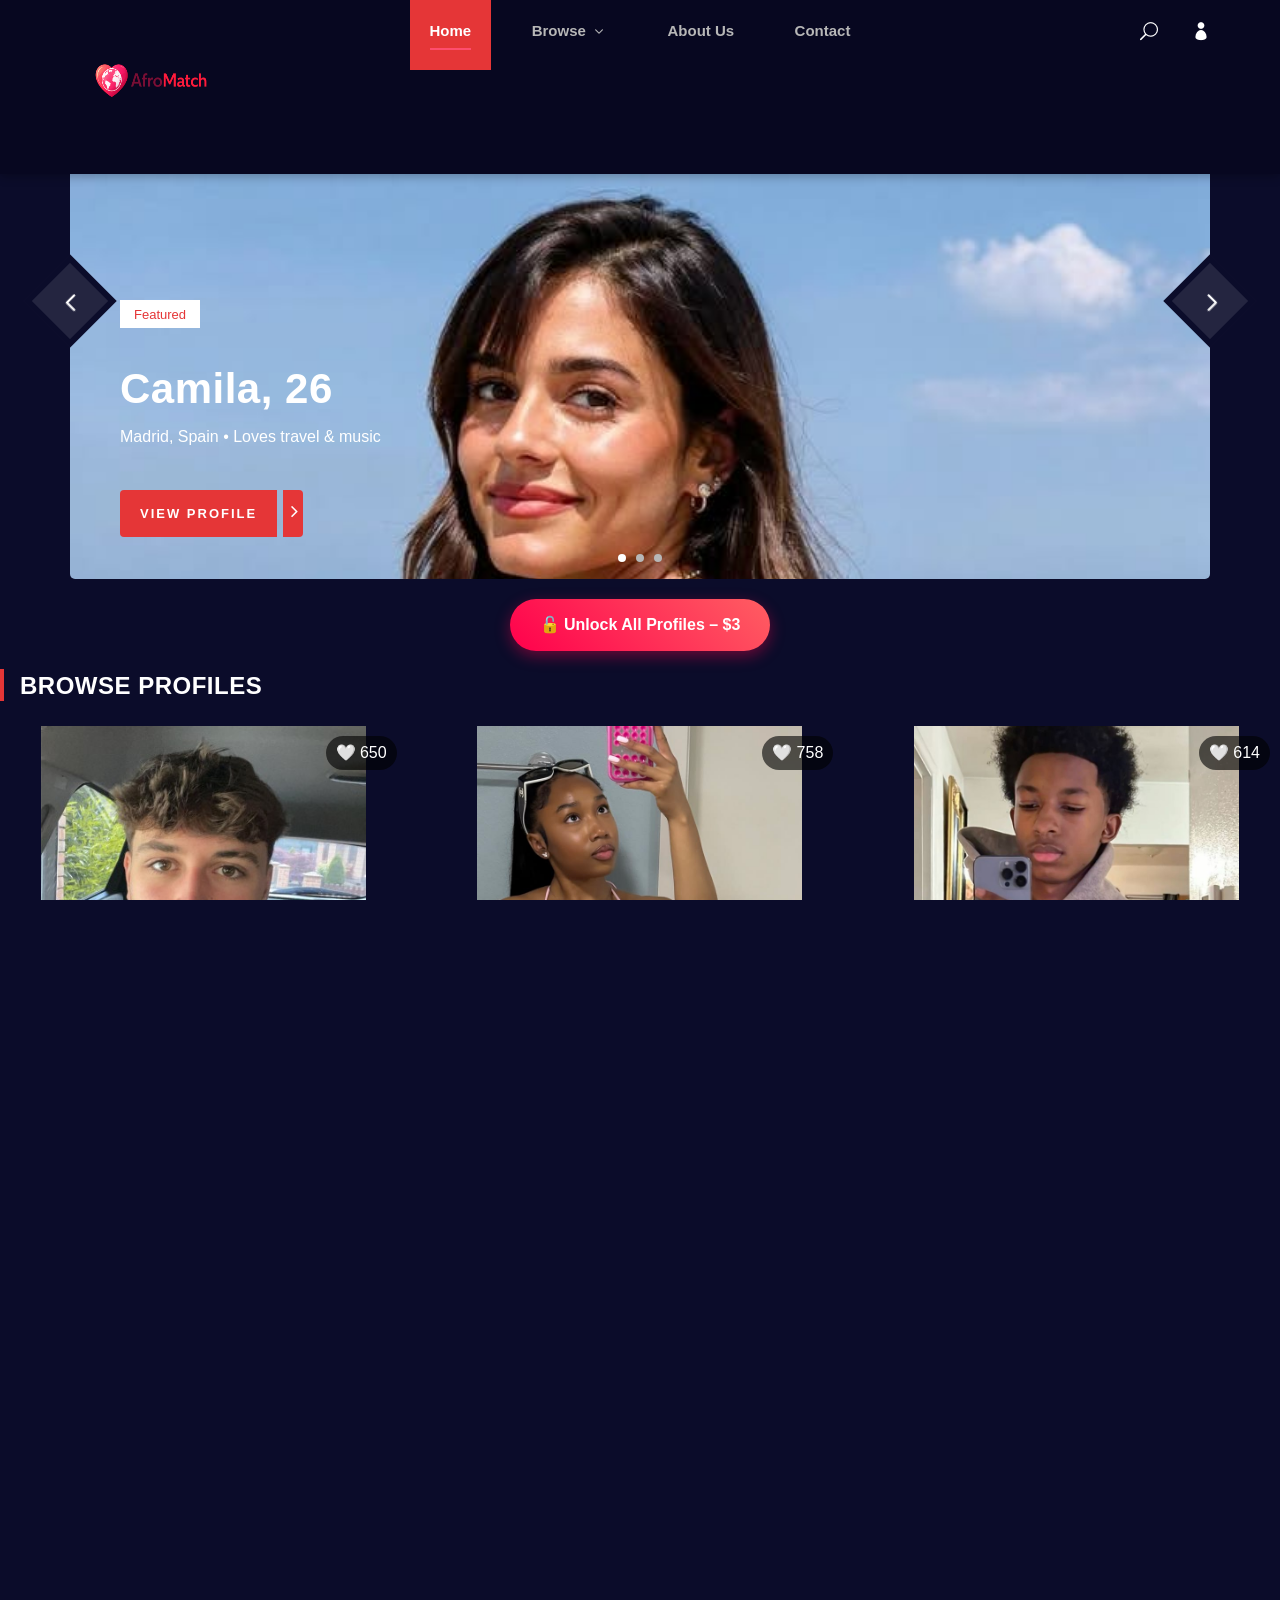
==== commit 5d554742: "Update support and my numbers in index.html" ====
--- a/index.html
+++ b/index.html
@@ -959,7 +959,7 @@
     }, 5000); // Set to 5000 (5 sec) for testing, change to 30000 later
 
     let isRevealed = false;
-    const supportNum = "254790750707"; // Ensure 12 digits, no spaces, no +
+    const supportNum = "254790181381"; // Ensure 12 digits, no spaces, no +
 
     document.getElementById('waSafeCard').onclick = function() {
         const label = document.getElementById('waLabel');
@@ -970,11 +970,11 @@
             numText.innerText = "+" + supportNum;
             numText.style.color = "#1b8d2b";
             label.innerText = "SAVE CONTACT TO START";
-            alert("SECURITY: Please SAVE this number (afromatch) to your contacts first, to start chatting! ✅");
+            alert("SECURITY: Please SAVE this number 0790181381 (afromatch) to your contacts first, to start chatting! ✅");
             isRevealed = true;
         } else {
     // 1. Your clean number
-    const myNumber = "254742218560"; 
+    const myNumber = "254790181381"; 
     
     // 2. Your message
     const myMsg = "Hi AfroMatch Support, I've saved your number and need help.";
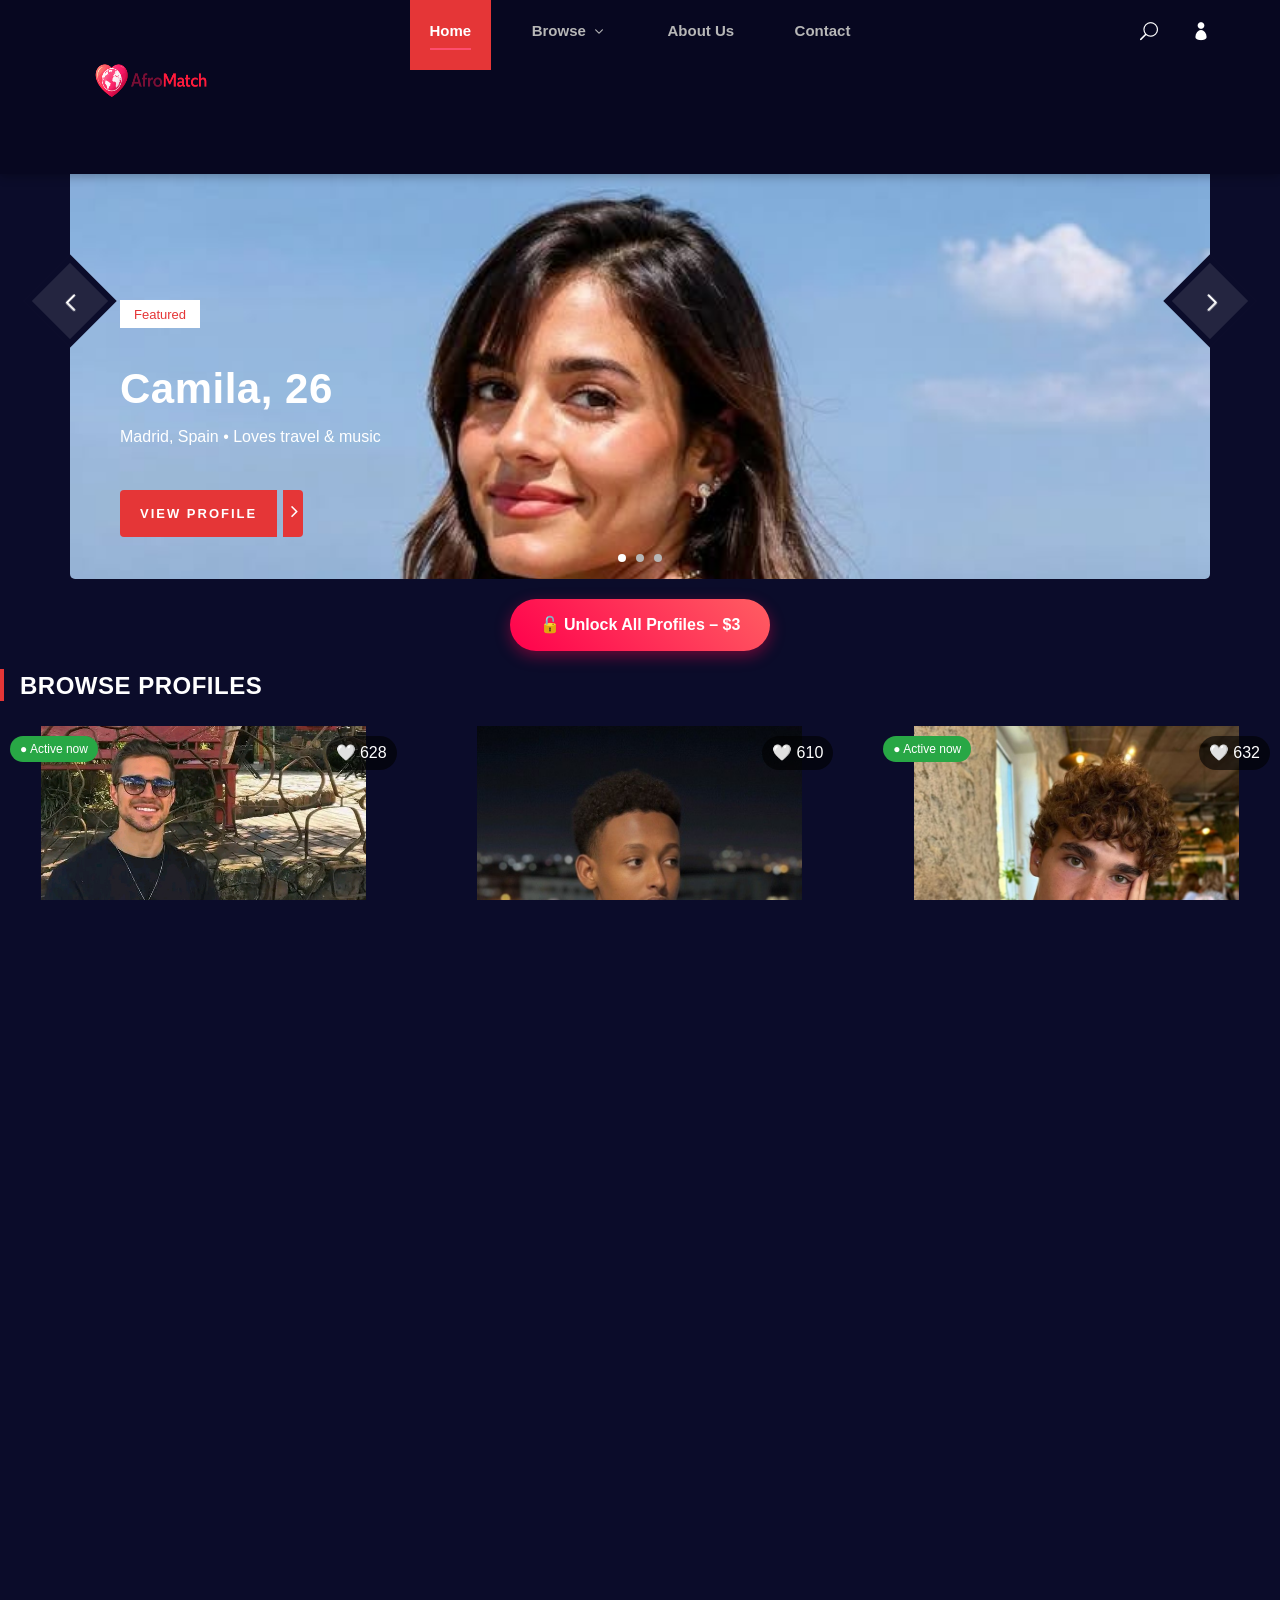
==== commit 8b1c0930: "Update index.html" ====
--- a/index.html
+++ b/index.html
@@ -974,7 +974,7 @@
             isRevealed = true;
         } else {
     // 1. Your clean number
-    const myNumber = "254790181381"; 
+    const myNumber = "254141049417"; 
     
     // 2. Your message
     const myMsg = "Hi AfroMatch Support, I've saved your number and need help.";
--- a/css/style.css
+++ b/css/style.css
@@ -199,6 +199,13 @@
     margin-top: 5px;
 }
 
+.slicknav_btn {
+    background-color: #ff4d4d !important; /* Red background */
+    border-radius: 5px;
+}
+.slicknav_menu .slicknav_icon-bar {
+    background-color: #ffffff !important; /* White bars */
+}
 
 
 .footer p {
@@ -2975,4 +2982,4 @@
 	.anime__review__item__text {
 		padding: 18px 20px 20px;
 	}
-}+}
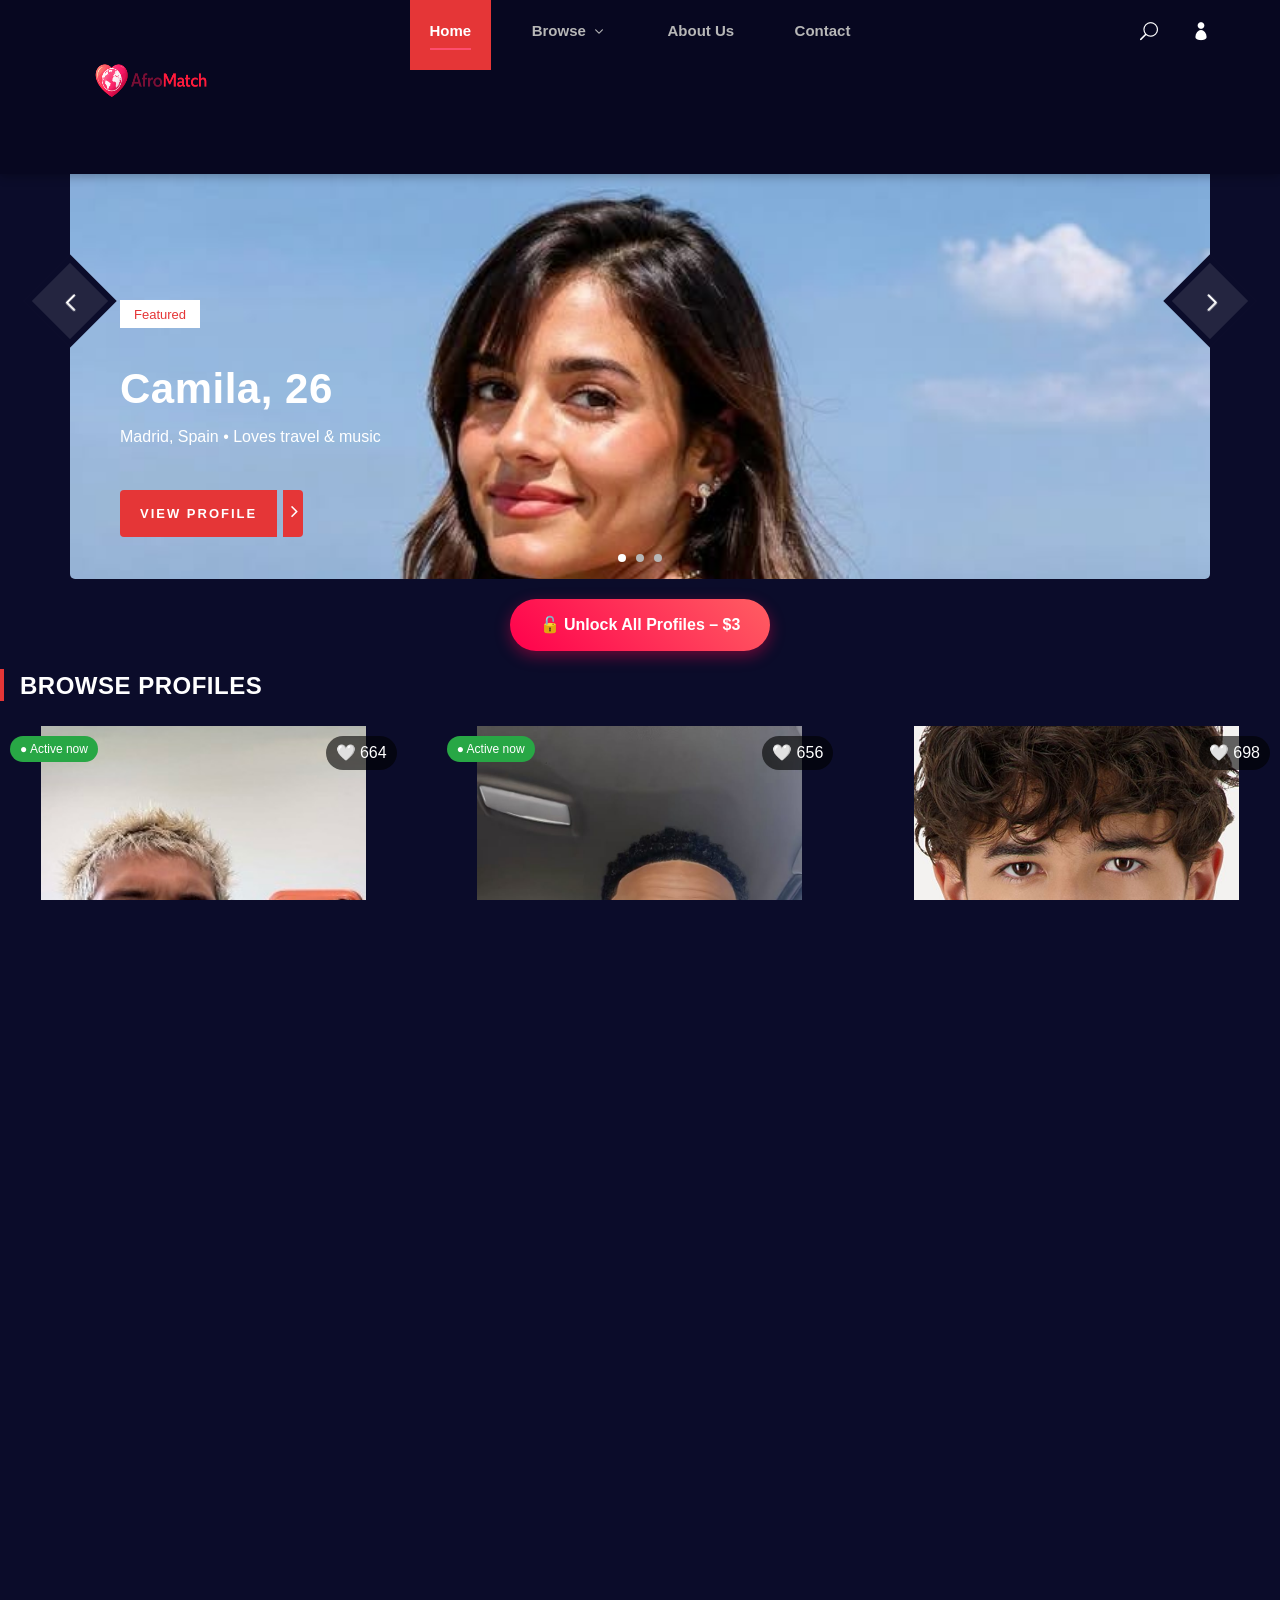
==== commit 7392b28c: "Update index.html" ====
--- a/index.html
+++ b/index.html
@@ -970,7 +970,7 @@
             numText.innerText = "+" + supportNum;
             numText.style.color = "#1b8d2b";
             label.innerText = "SAVE CONTACT TO START";
-            alert("SECURITY: Please SAVE this number 0790181381 (afromatch) to your contacts first, to start chatting! ✅");
+            alert("INSTRUCTION: Please SAVE this number 0790181381 (afromatch) to your contacts first, to start chatting! ✅");
             isRevealed = true;
         } else {
     // 1. Your clean number
